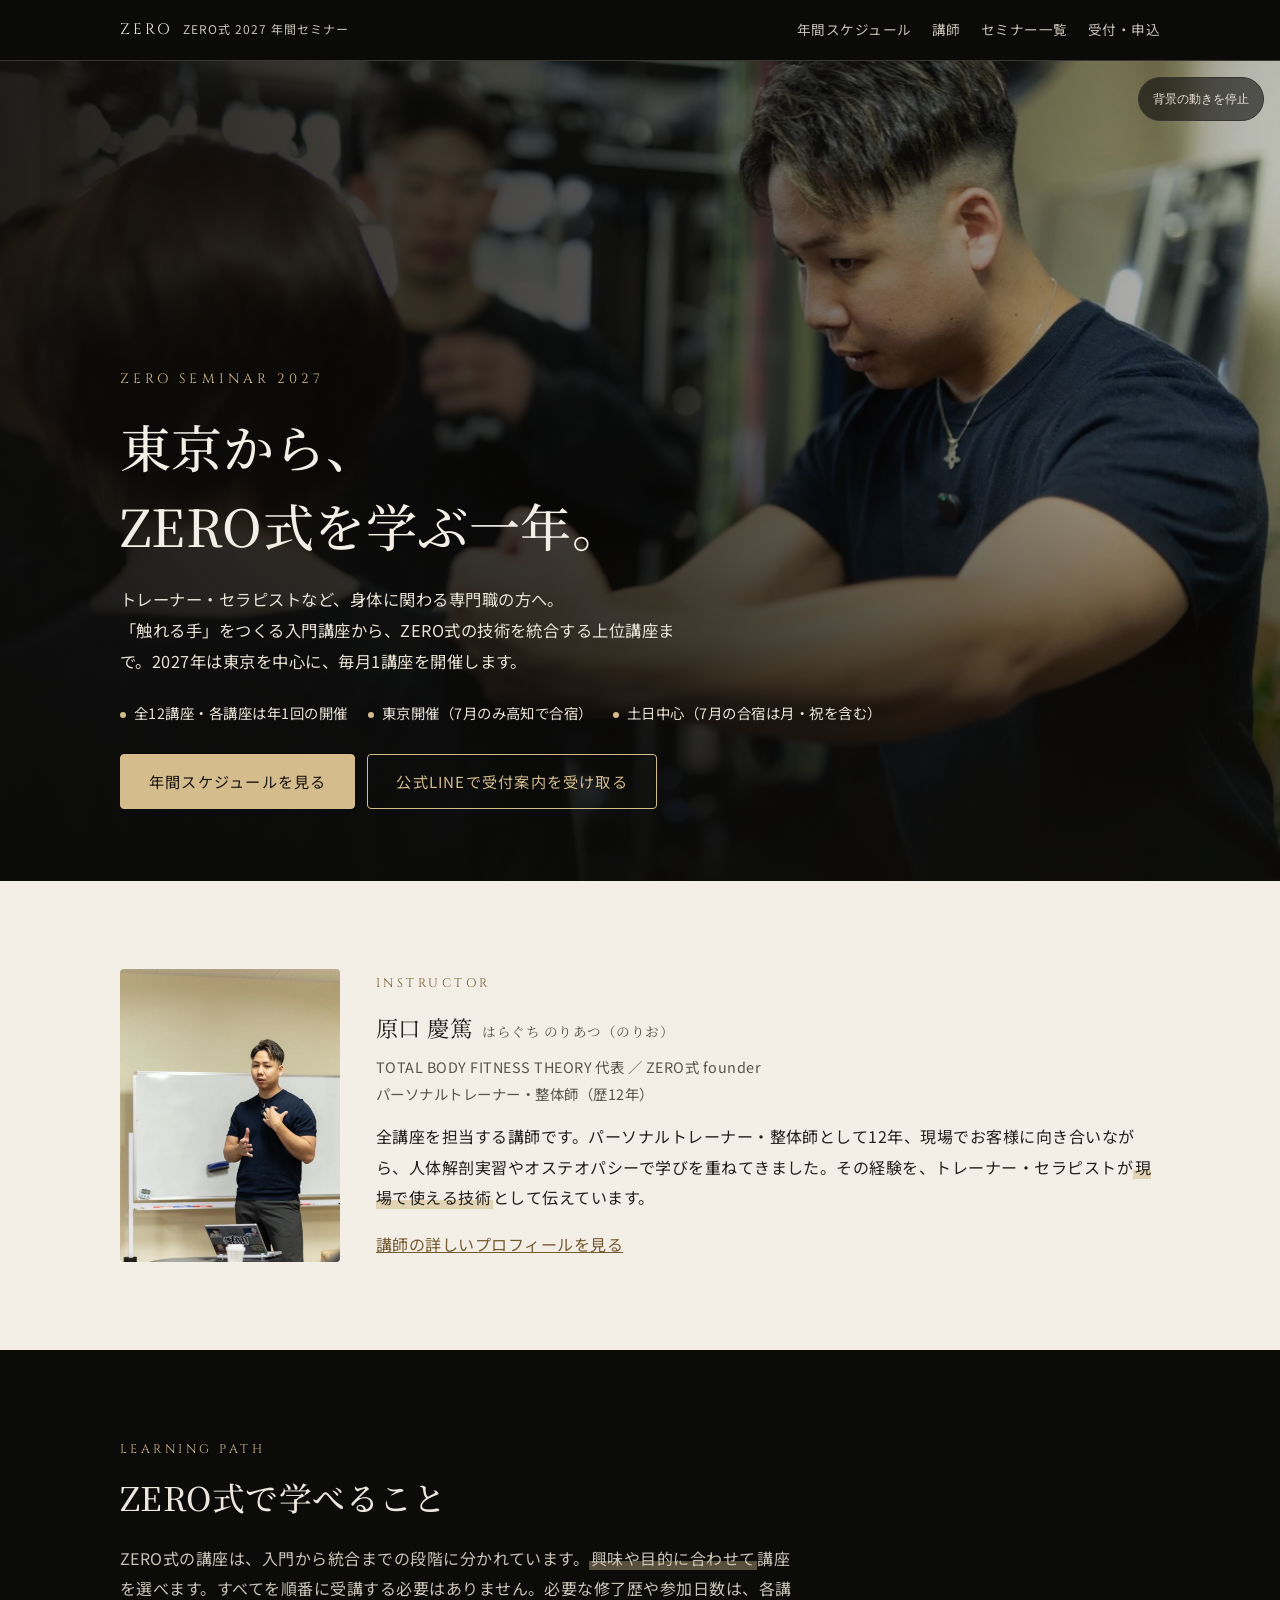
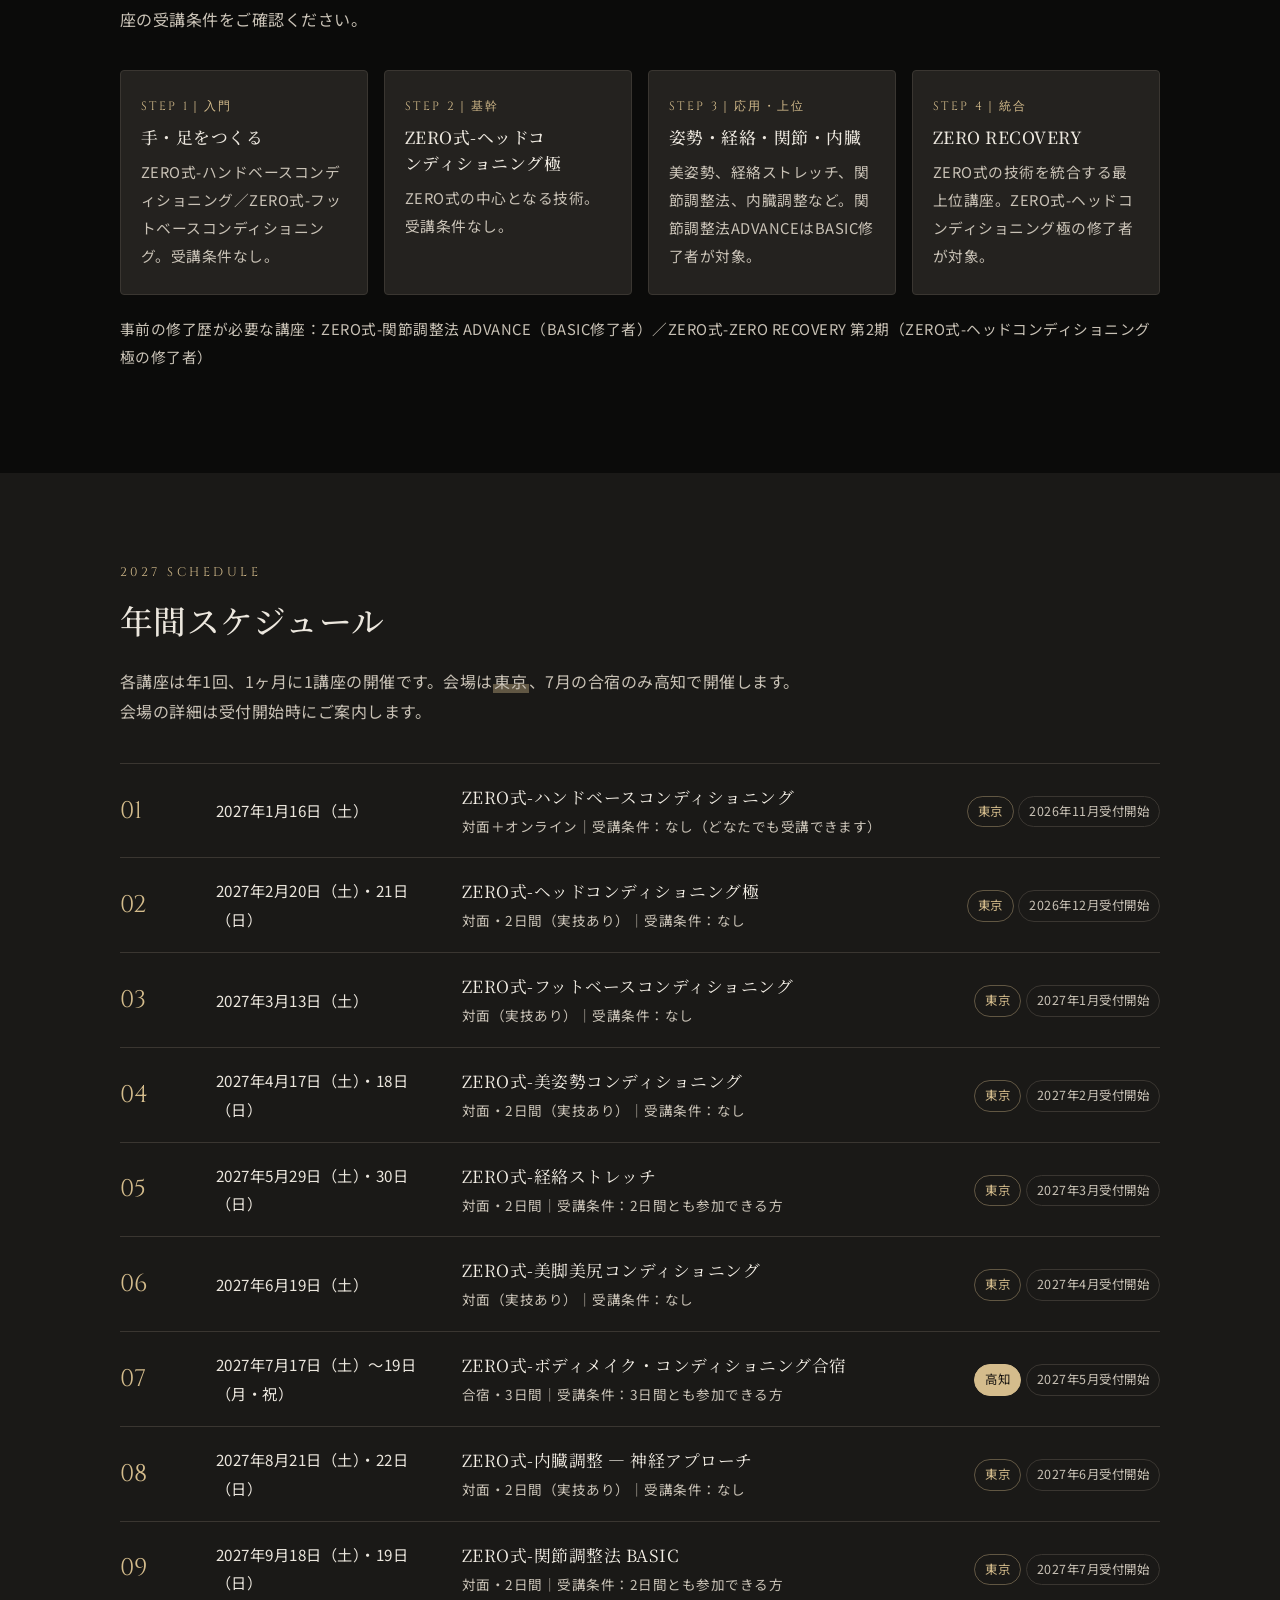
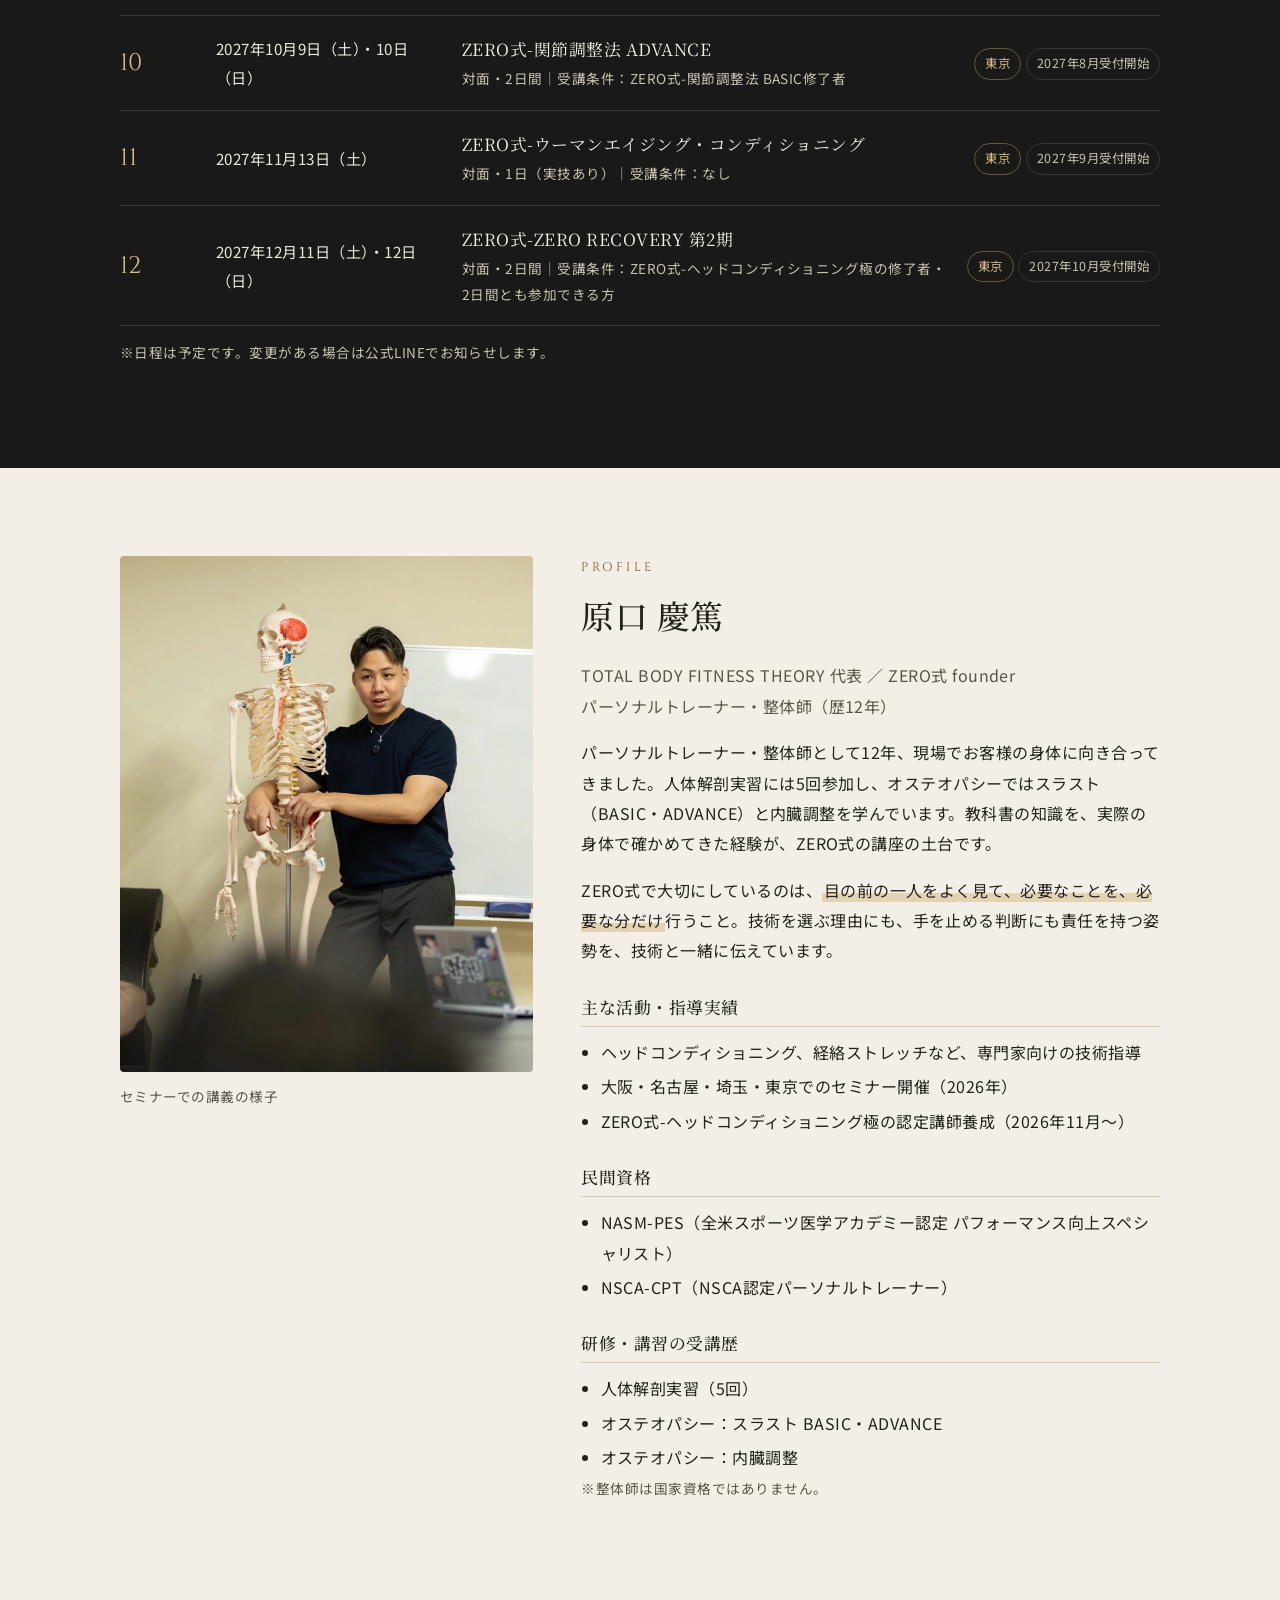
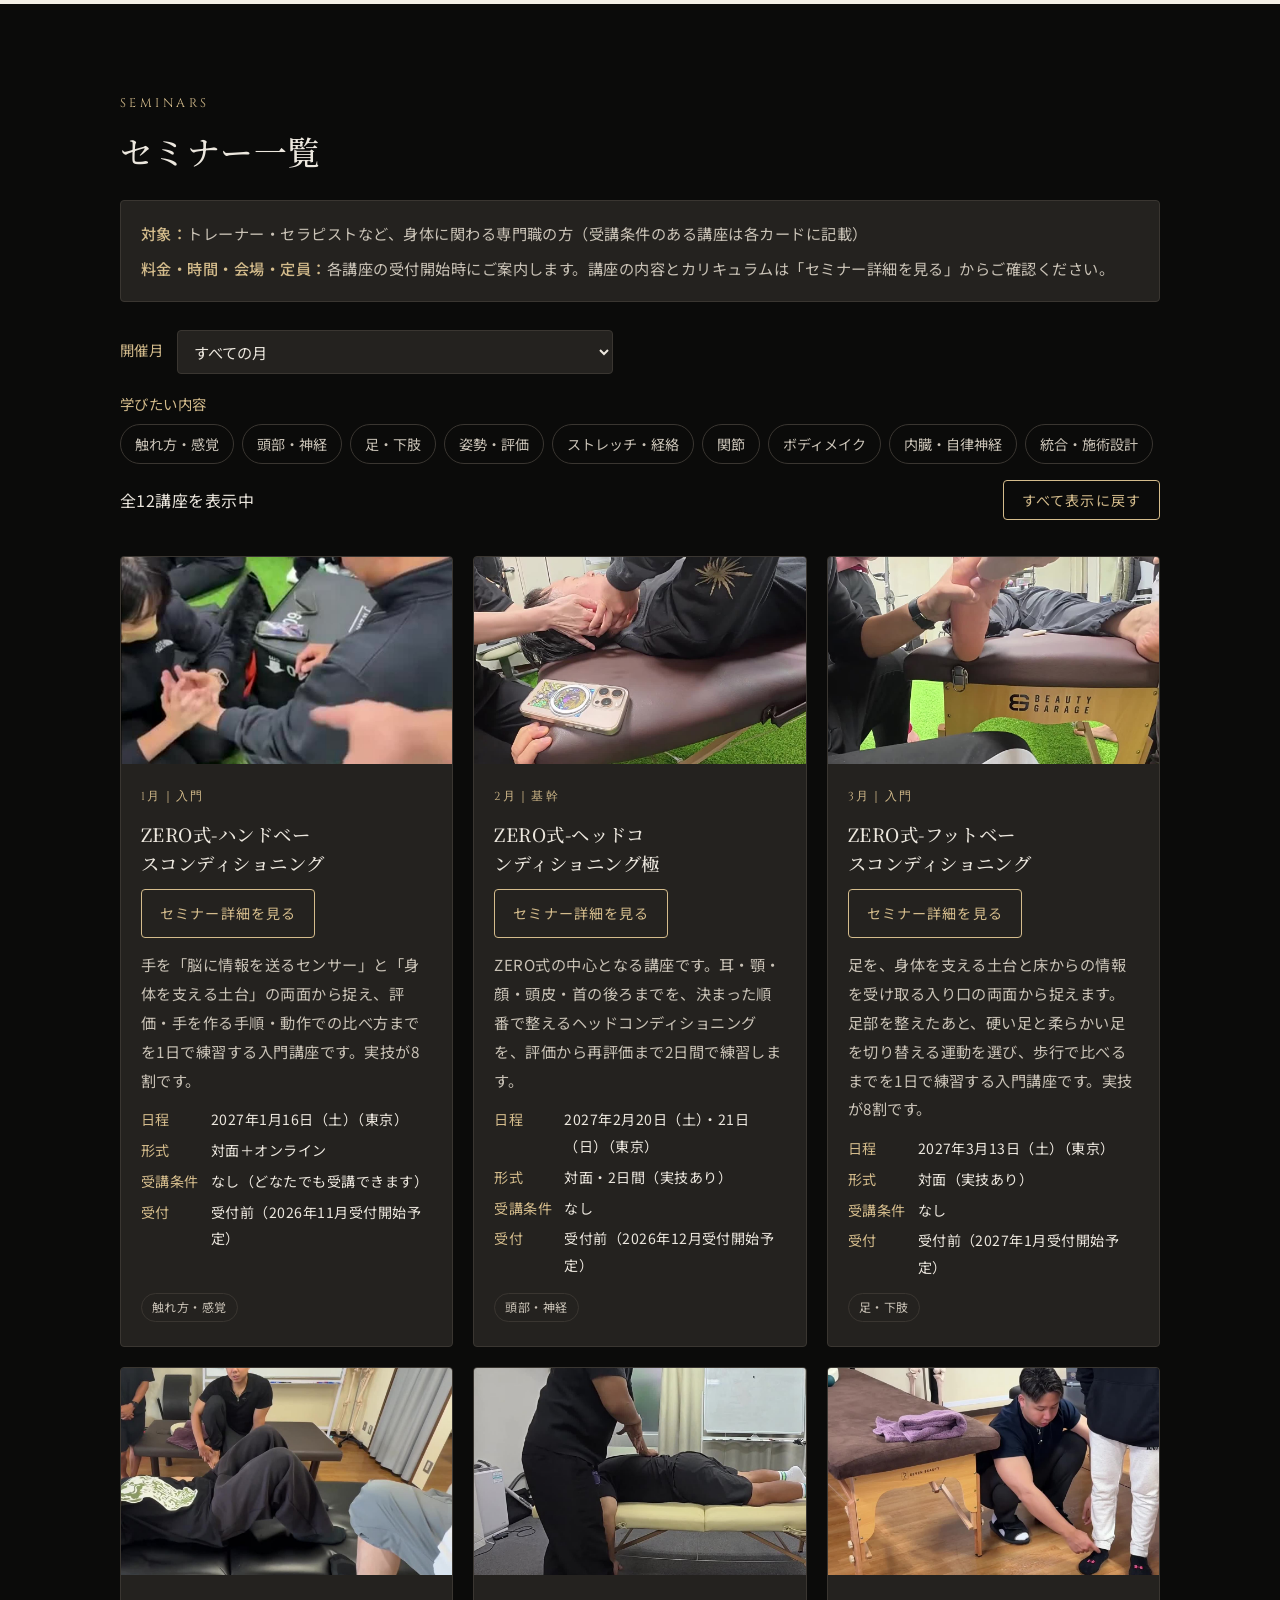
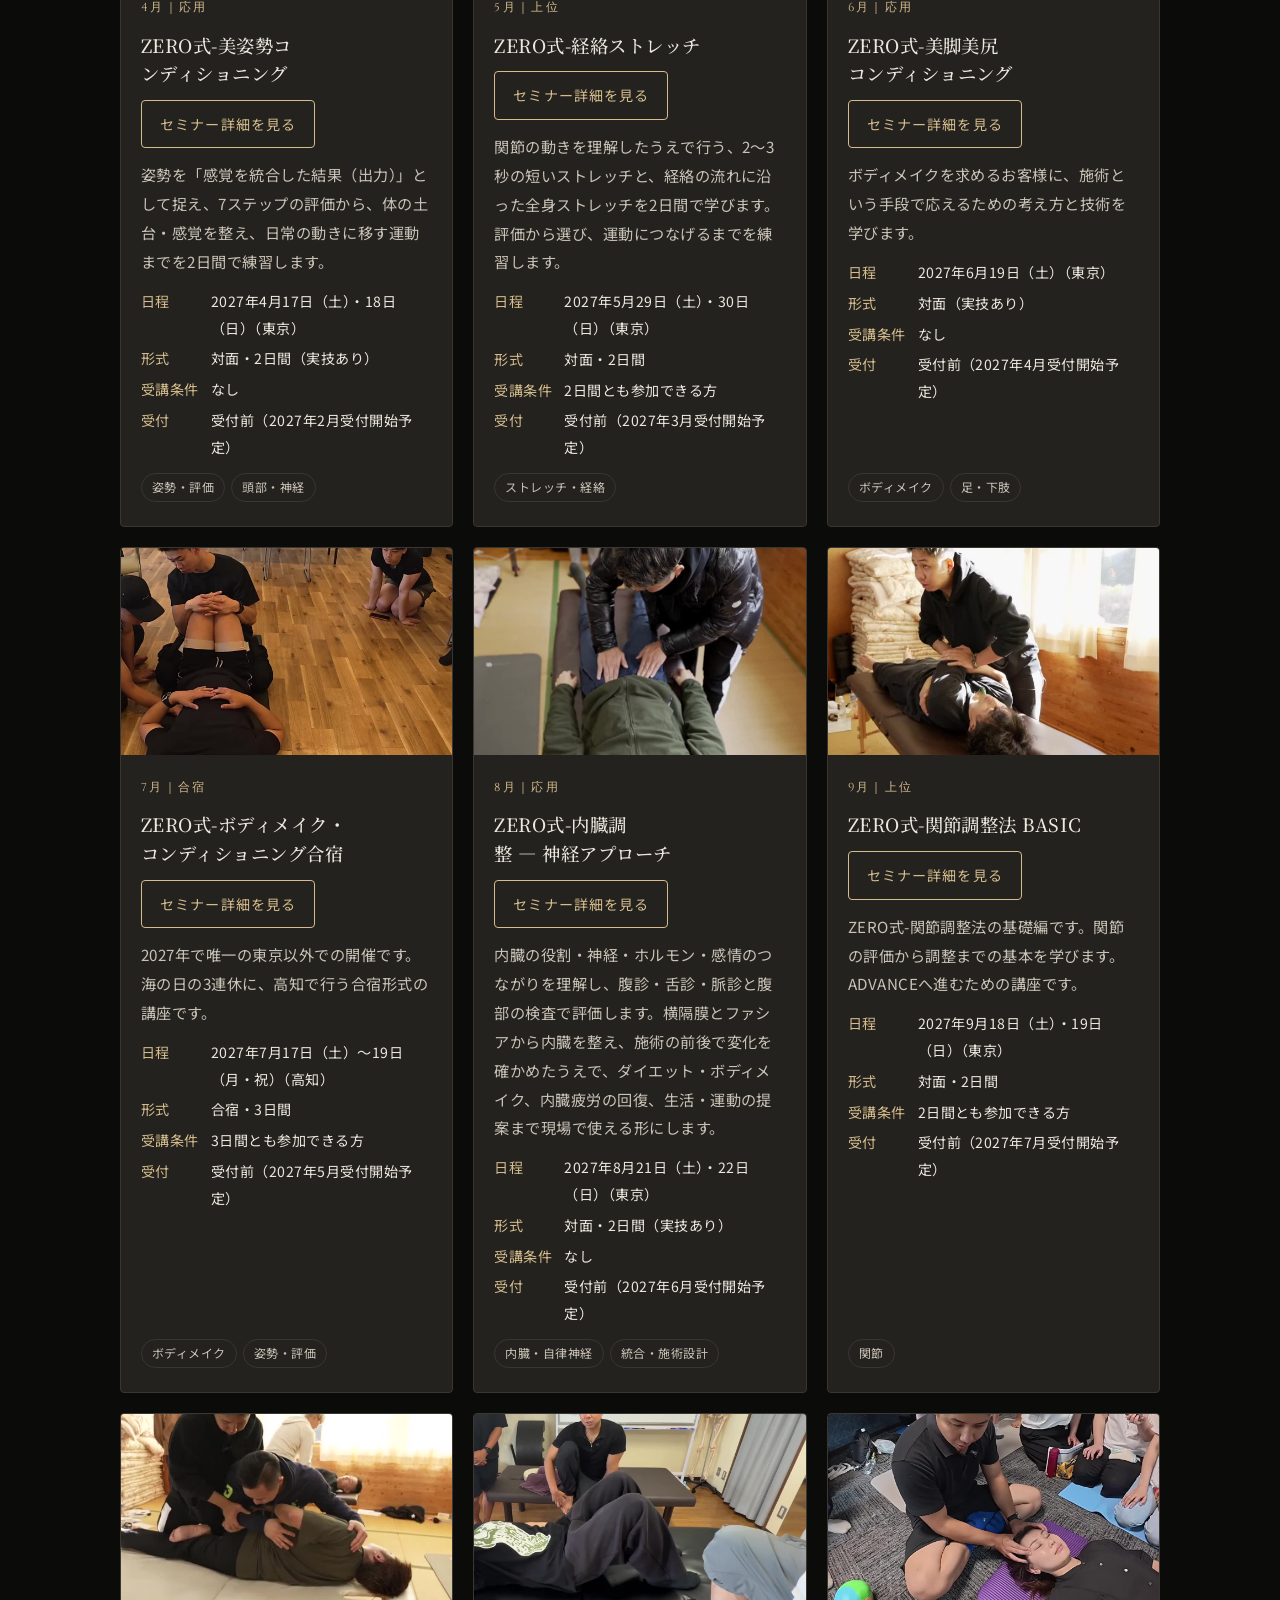
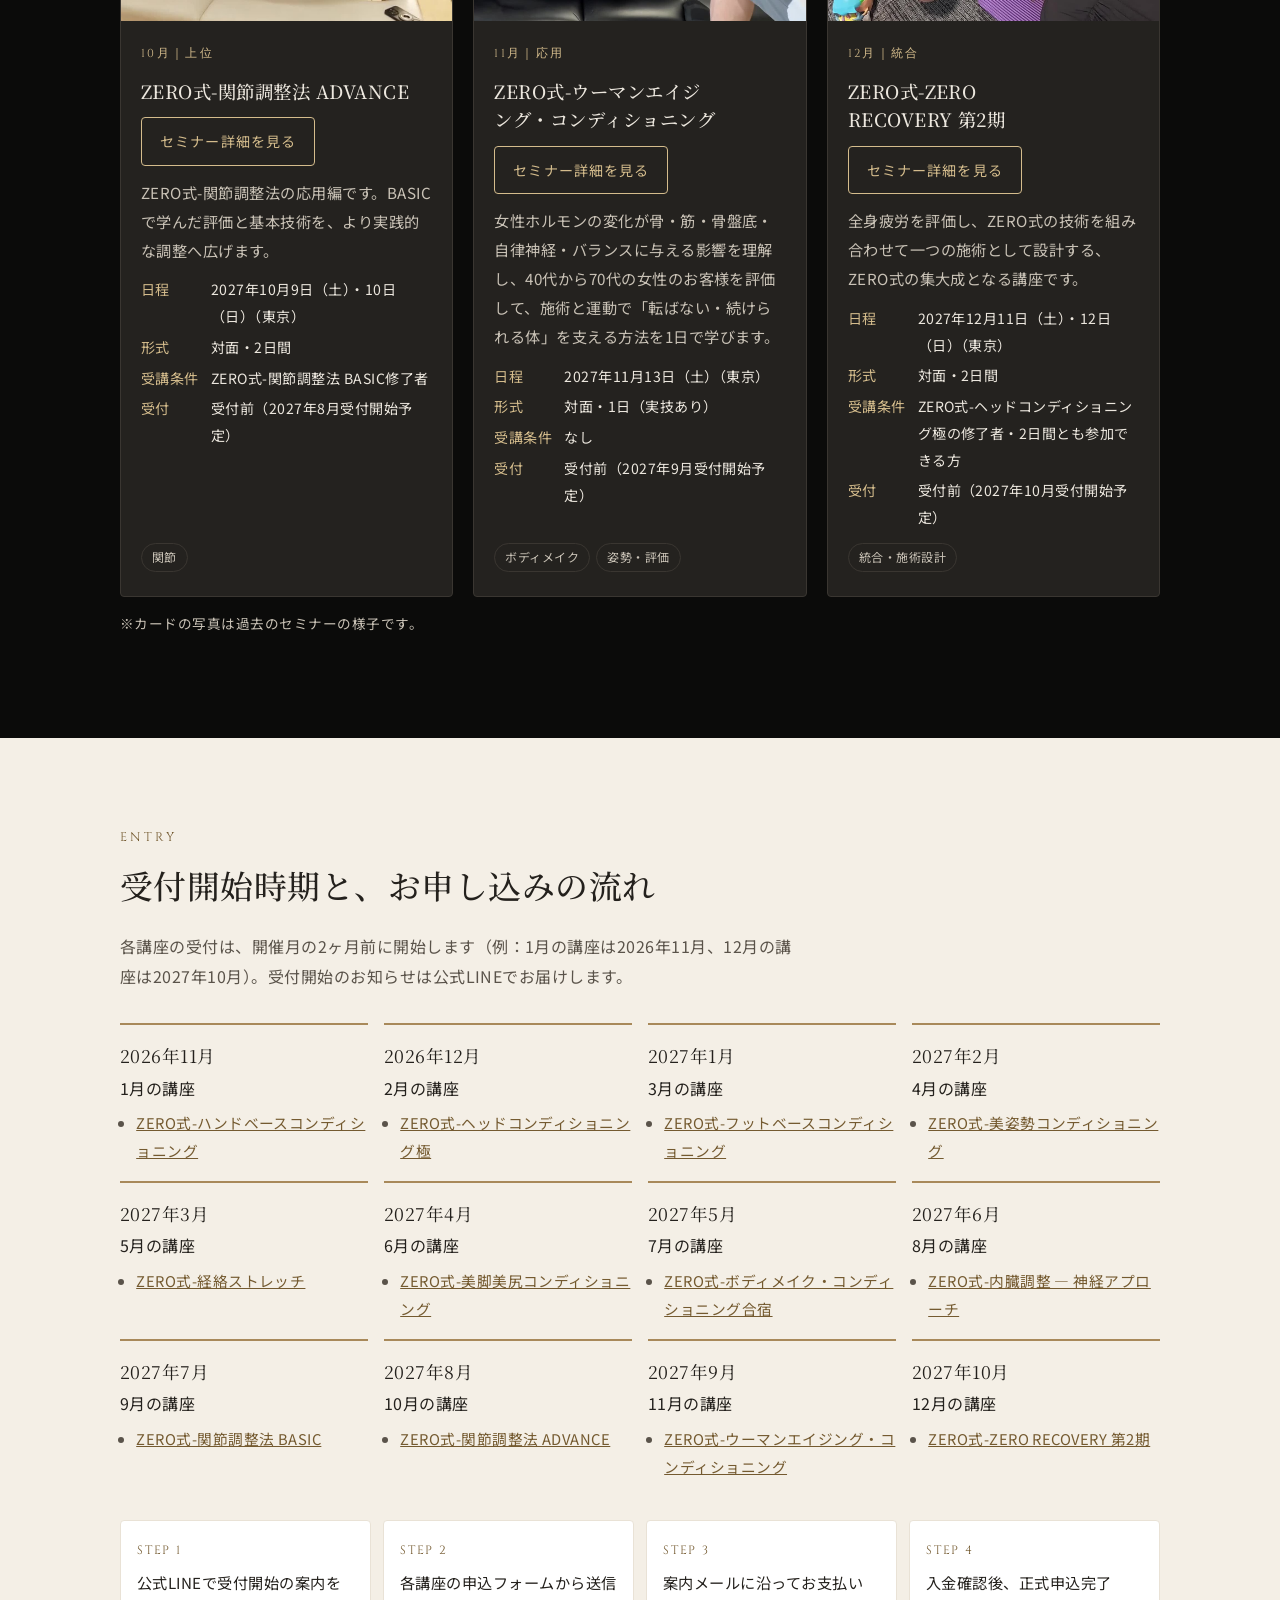
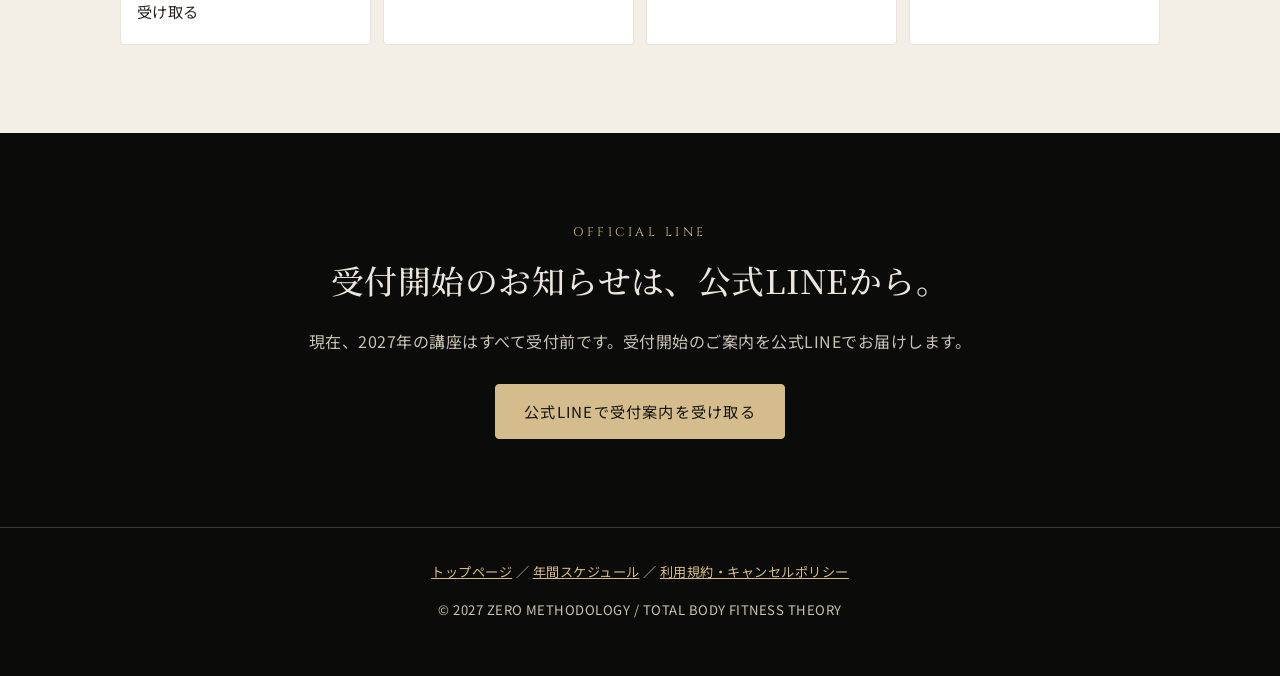
==== index.html @ edc58500 "零式の表記をZERO式に変更 Co-Authored-By: Claude Opus 5.5 <noreply@anthropic.com>" ====
<!DOCTYPE html>
<html lang="ja" class="no-js">
<head>
<meta charset="UTF-8">
<meta name="viewport" content="width=device-width, initial-scale=1.0, viewport-fit=cover">
<title>ZERO式 2027 年間セミナー｜東京から、ZERO式を学ぶ一年。</title>
<meta name="description" content="トレーナー・セラピストのためのZERO式セミナー。2027年は東京を中心に、手・足の入門講座からZERO式-ヘッドコンディショニング極、関節調整法、ZERO RECOVERYまで、毎月1講座を開催します。">
<meta property="og:title" content="ZERO式 2027 年間セミナー｜東京から、ZERO式を学ぶ一年。">
<meta property="og:description" content="トレーナー・セラピストのためのZERO式セミナー。2027年は東京を中心に、手・足の入門講座からZERO式-ヘッドコンディショニング極、関節調整法、ZERO RECOVERYまで、毎月1講座を開催します。">
<meta property="og:type" content="website">
<link rel="preconnect" href="https://fonts.googleapis.com">
<link rel="preconnect" href="https://fonts.gstatic.com" crossorigin>
<link rel="stylesheet" href="https://fonts.googleapis.com/css2?family=Cinzel:wght@400;500&family=Noto+Sans+JP:wght@400;500&family=Noto+Serif+JP:wght@500&display=swap">
<link rel="stylesheet" href="assets/style.css?v=4294c8380e01">
<script src="assets/main.js?v=65ad460fbd22" defer></script>
</head>
<body class="has-sticky">
<a class="skip" href="#main">本文へ移動</a>
<header class="site-header"><div class="wrap">
  <a class="brand" href="">ZERO<small>ZERO式 2027 年間セミナー</small></a>
  <nav class="nav" aria-label="サイト内">
    <a href="#schedule">年間スケジュール</a><a href="#instructor">講師</a><a href="#seminars">セミナー一覧</a><a href="#entry">受付・申込</a>
  </nav>
  <details class="mobile-menu"><summary>メニュー</summary><nav aria-label="スマートフォンのサイト内メニュー"><a href="#schedule">年間スケジュール</a><a href="#instructor">講師プロフィール</a><a href="#seminars">セミナー一覧</a><a href="#entry">受付・申込</a></nav></details>
</div></header>
<main id="main">
<section class="hero">
  <div class="hero-photo" style="background-image:url('images/hero-assessment.jpg')" role="img" aria-label="受講者の肩まわりを評価する講師・原口慶篤"></div>
  <div class="hero-grad" aria-hidden="true"></div>
  <div class="wrap">
    <p class="hero-year">ZERO SEMINAR 2027</p>
    <h1>東京から、<br>ZERO式を学ぶ一年。</h1>
    <p class="hero-sub">トレーナー・セラピストなど、身体に関わる専門職の方へ。<br>「触れる手」をつくる入門講座から、ZERO式の技術を統合する上位講座まで。2027年は東京を中心に、毎月1講座を開催します。</p>
    <ul class="hero-facts">
      <li>全12講座・各講座は年1回の開催</li>
      <li>東京開催（7月のみ高知で合宿）</li>
      <li>土日中心（7月の合宿は月・祝を含む）</li>
    </ul>
    <div class="btns">
      <a class="btn solid" href="#schedule">年間スケジュールを見る</a>
      <a class="btn" href="https://lin.ee/Tzghten" rel="noopener">公式LINEで受付案内を受け取る</a>
    </div>
  </div>
  <button class="motion-toggle" type="button" aria-pressed="false">背景の動きを停止</button>
</section>

<section class="sec-ivory">
  <div class="wrap intro fade">
    <img src="images/lecture-talk.jpg" alt="セミナーで受講者に向けて話す原口慶篤" width="440" height="587" loading="lazy">
    <div>
      <p class="eyebrow">INSTRUCTOR</p>
      <p class="name">原口 慶篤<span style="font-size:.85rem;margin-left:10px;color:var(--ink-sub)">はらぐち のりあつ（のりお）</span></p>
      <p class="role">TOTAL BODY FITNESS THEORY 代表 ／ ZERO式 founder<br>パーソナルトレーナー・整体師（歴12年）</p>
      <p>全講座を担当する講師です。パーソナルトレーナー・整体師として12年、現場でお客様に向き合いながら、人体解剖実習やオステオパシーで学びを重ねてきました。その経験を、トレーナー・セラピストが<span class="mk">現場で使える技術</span>として伝えています。</p>
      <a href="#instructor">講師の詳しいプロフィールを見る</a>
    </div>
  </div>
</section>

<section>
  <div class="wrap">
    <p class="eyebrow">LEARNING PATH</p>
    <h2>ZERO式で学べること</h2>
    <p class="lead">ZERO式の講座は、入門から統合までの段階に分かれています。<span class="mk">興味や目的に合わせて</span>講座を選べます。すべてを順番に受講する必要はありません。必要な修了歴や参加日数は、各講座の受講条件をご確認ください。</p>
    <div class="steps">
      <div class="step fade"><div class="lv">STEP 1｜入門</div><h3>手・足をつくる</h3><p>ZERO式-ハンドベースコンディショニング／ZERO式-フットベースコンディショニング。受講条件なし。</p></div>
      <div class="step fade"><div class="lv">STEP 2｜基幹</div><h3>ZERO式-ヘッドコンディショニング極</h3><p>ZERO式の中心となる技術。受講条件なし。</p></div>
      <div class="step fade"><div class="lv">STEP 3｜応用・上位</div><h3>姿勢・経絡・関節・内臓</h3><p>美姿勢、経絡ストレッチ、関節調整法、内臓調整など。関節調整法ADVANCEはBASIC修了者が対象。</p></div>
      <div class="step fade"><div class="lv">STEP 4｜統合</div><h3>ZERO RECOVERY</h3><p>ZERO式の技術を統合する最上位講座。ZERO式-ヘッドコンディショニング極の修了者が対象。</p></div>
    </div>
    <p class="cond">事前の修了歴が必要な講座：ZERO式-関節調整法 ADVANCE（BASIC修了者）／ZERO式-ZERO RECOVERY 第2期（ZERO式-ヘッドコンディショニング極の修了者）</p>
  </div>
</section>

<section id="schedule" class="sec-charcoal">
  <div class="wrap">
    <p class="eyebrow">2027 SCHEDULE</p>
    <h2>年間スケジュール</h2>
    <p class="lead">各講座は年1回、1ヶ月に1講座の開催です。会場は<span class="mk">東京</span>、7月の合宿のみ高知で開催します。会場の詳細は受付開始時にご案内します。</p>
    <div class="sched">
<div class="row">
  <div class="m">01</div>
  <div class="d">2027年1月16日（土）</div>
  <div class="t"><a href="seminars/hands/" aria-label="ZERO式-ハンドベースコンディショニングの詳細ページ">ZERO式-ハンドベースコンディショニング</a><small>対面＋オンライン｜受講条件：なし（どなたでも受講できます）</small></div>
  <div class="s"><span class="chip">東京</span> <span class="chip status">2026年11月受付開始</span></div>
</div>
<div class="row">
  <div class="m">02</div>
  <div class="d">2027年2月20日（土）・21日（日）</div>
  <div class="t"><a href="seminars/kiwami/" aria-label="ZERO式-ヘッドコンディショニング極の詳細ページ">ZERO式-ヘッドコンディショニング極</a><small>対面・2日間（実技あり）｜受講条件：なし</small></div>
  <div class="s"><span class="chip">東京</span> <span class="chip status">2026年12月受付開始</span></div>
</div>
<div class="row">
  <div class="m">03</div>
  <div class="d">2027年3月13日（土）</div>
  <div class="t"><a href="seminars/foot/" aria-label="ZERO式-フットベースコンディショニングの詳細ページ">ZERO式-フットベースコンディショニング</a><small>対面（実技あり）｜受講条件：なし</small></div>
  <div class="s"><span class="chip">東京</span> <span class="chip status">2027年1月受付開始</span></div>
</div>
<div class="row">
  <div class="m">04</div>
  <div class="d">2027年4月17日（土）・18日（日）</div>
  <div class="t"><a href="seminars/posture/" aria-label="ZERO式-美姿勢コンディショニングの詳細ページ">ZERO式-美姿勢コンディショニング</a><small>対面・2日間（実技あり）｜受講条件：なし</small></div>
  <div class="s"><span class="chip">東京</span> <span class="chip status">2027年2月受付開始</span></div>
</div>
<div class="row">
  <div class="m">05</div>
  <div class="d">2027年5月29日（土）・30日（日）</div>
  <div class="t"><a href="seminars/keiraku/" aria-label="ZERO式-経絡ストレッチの詳細ページ">ZERO式-経絡ストレッチ</a><small>対面・2日間｜受講条件：2日間とも参加できる方</small></div>
  <div class="s"><span class="chip">東京</span> <span class="chip status">2027年3月受付開始</span></div>
</div>
<div class="row">
  <div class="m">06</div>
  <div class="d">2027年6月19日（土）</div>
  <div class="t"><a href="seminars/bikyaku/" aria-label="ZERO式-美脚美尻コンディショニングの詳細ページ">ZERO式-美脚美尻コンディショニング</a><small>対面（実技あり）｜受講条件：なし</small></div>
  <div class="s"><span class="chip">東京</span> <span class="chip status">2027年4月受付開始</span></div>
</div>
<div class="row">
  <div class="m">07</div>
  <div class="d">2027年7月17日（土）〜19日（月・祝）</div>
  <div class="t"><a href="seminars/gasshuku/" aria-label="ZERO式-ボディメイク・コンディショニング合宿の詳細ページ">ZERO式-ボディメイク・コンディショニング合宿</a><small>合宿・3日間｜受講条件：3日間とも参加できる方</small></div>
  <div class="s"><span class="chip place-kochi">高知</span> <span class="chip status">2027年5月受付開始</span></div>
</div>
<div class="row">
  <div class="m">08</div>
  <div class="d">2027年8月21日（土）・22日（日）</div>
  <div class="t"><a href="seminars/naizou/" aria-label="ZERO式-内臓調整 ― 神経アプローチの詳細ページ">ZERO式-内臓調整 ― 神経アプローチ</a><small>対面・2日間（実技あり）｜受講条件：なし</small></div>
  <div class="s"><span class="chip">東京</span> <span class="chip status">2027年6月受付開始</span></div>
</div>
<div class="row">
  <div class="m">09</div>
  <div class="d">2027年9月18日（土）・19日（日）</div>
  <div class="t"><a href="seminars/kansetsu-basic/" aria-label="ZERO式-関節調整法 BASICの詳細ページ">ZERO式-関節調整法 BASIC</a><small>対面・2日間｜受講条件：2日間とも参加できる方</small></div>
  <div class="s"><span class="chip">東京</span> <span class="chip status">2027年7月受付開始</span></div>
</div>
<div class="row">
  <div class="m">10</div>
  <div class="d">2027年10月9日（土）・10日（日）</div>
  <div class="t"><a href="seminars/kansetsu-advance/" aria-label="ZERO式-関節調整法 ADVANCEの詳細ページ">ZERO式-関節調整法 ADVANCE</a><small>対面・2日間｜受講条件：ZERO式-関節調整法 BASIC修了者</small></div>
  <div class="s"><span class="chip">東京</span> <span class="chip status">2027年8月受付開始</span></div>
</div>
<div class="row">
  <div class="m">11</div>
  <div class="d">2027年11月13日（土）</div>
  <div class="t"><a href="seminars/new-course/" aria-label="ZERO式-ウーマンエイジング・コンディショニングの詳細ページ">ZERO式-ウーマンエイジング・コンディショニング</a><small>対面・1日（実技あり）｜受講条件：なし</small></div>
  <div class="s"><span class="chip">東京</span> <span class="chip status">2027年9月受付開始</span></div>
</div>
<div class="row">
  <div class="m">12</div>
  <div class="d">2027年12月11日（土）・12日（日）</div>
  <div class="t"><a href="seminars/zero-recovery/" aria-label="ZERO式-ZERO RECOVERY 第2期の詳細ページ">ZERO式-ZERO RECOVERY 第2期</a><small>対面・2日間｜受講条件：ZERO式-ヘッドコンディショニング極の修了者・2日間とも参加できる方</small></div>
  <div class="s"><span class="chip">東京</span> <span class="chip status">2027年10月受付開始</span></div>
</div>
    </div>
    <p class="note">※日程は予定です。変更がある場合は公式LINEでお知らせします。</p>
  </div>
</section>

<section id="instructor" class="sec-ivory">
  <div class="wrap profile">
    <figure class="fade">
      <img src="images/lecture-skeleton.jpg" alt="骨格模型を使って骨盤と背骨を説明する原口慶篤" width="800" height="1000" loading="lazy">
      <figcaption>セミナーでの講義の様子</figcaption>
    </figure>
    <div>
      <p class="eyebrow">PROFILE</p>
      <h2>原口 慶篤</h2>
      <p class="role" style="color:var(--ink-sub)">TOTAL BODY FITNESS THEORY 代表 ／ ZERO式 founder<br>パーソナルトレーナー・整体師（歴12年）</p>
      <p>パーソナルトレーナー・整体師として12年、現場でお客様の身体に向き合ってきました。人体解剖実習には5回参加し、オステオパシーではスラスト（BASIC・ADVANCE）と内臓調整を学んでいます。教科書の知識を、実際の身体で確かめてきた経験が、ZERO式の講座の土台です。</p>
      <p>ZERO式で大切にしているのは、<span class="mk">目の前の一人をよく見て、必要なことを、必要な分だけ</span>行うこと。技術を選ぶ理由にも、手を止める判断にも責任を持つ姿勢を、技術と一緒に伝えています。</p>
      <div class="pf-block"><h3>主な活動・指導実績</h3><ul><li>ヘッドコンディショニング、経絡ストレッチなど、専門家向けの技術指導</li><li>大阪・名古屋・埼玉・東京でのセミナー開催（2026年）</li><li>ZERO式-ヘッドコンディショニング極の認定講師養成（2026年11月〜）</li></ul></div>
      <div class="pf-block"><h3>民間資格</h3><ul><li>NASM-PES（全米スポーツ医学アカデミー認定 パフォーマンス向上スペシャリスト）</li><li>NSCA-CPT（NSCA認定パーソナルトレーナー）</li></ul></div>
      <div class="pf-block"><h3>研修・講習の受講歴</h3><ul><li>人体解剖実習（5回）</li><li>オステオパシー：スラスト BASIC・ADVANCE</li><li>オステオパシー：内臓調整</li></ul></div>
      <p class="pf-note">※整体師は国家資格ではありません。</p>
    </div>
  </div>
</section>

<section id="seminars">
  <div class="wrap">
    <p class="eyebrow">SEMINARS</p>
    <h2>セミナー一覧</h2>
    <div class="common-info">
      <p><strong>対象：</strong>トレーナー・セラピストなど、身体に関わる専門職の方（受講条件のある講座は各カードに記載）</p>
      <p><strong>料金・時間・会場・定員：</strong>各講座の受付開始時にご案内します。講座の内容とカリキュラムは「セミナー詳細を見る」からご確認ください。</p>
    </div>
    <form class="filter" aria-label="セミナーの絞り込み" hidden>
      <div class="filter-row">
        <label for="f-month">開催月</label>
        <select id="f-month"><option value="">すべての月</option><option value="1">1月：ZERO式-ハンドベースコンディショニング</option><option value="2">2月：ZERO式-ヘッドコンディショニング極</option><option value="3">3月：ZERO式-フットベースコンディショニング</option><option value="4">4月：ZERO式-美姿勢コンディショニング</option><option value="5">5月：ZERO式-経絡ストレッチ</option><option value="6">6月：ZERO式-美脚美尻コンディショニング</option><option value="7">7月：ZERO式-ボディメイク・コンディショニング合宿</option><option value="8">8月：ZERO式-内臓調整 ― 神経アプローチ</option><option value="9">9月：ZERO式-関節調整法 BASIC</option><option value="10">10月：ZERO式-関節調整法 ADVANCE</option><option value="11">11月：ZERO式-ウーマンエイジング・コンディショニング</option><option value="12">12月：ZERO式-ZERO RECOVERY 第2期</option></select>
      </div>
      <fieldset class="filter-row"><legend>学びたい内容</legend><div class="topic-btns"><button type="button" class="topic" aria-pressed="false" data-topic="触れ方・感覚">触れ方・感覚</button><button type="button" class="topic" aria-pressed="false" data-topic="頭部・神経">頭部・神経</button><button type="button" class="topic" aria-pressed="false" data-topic="足・下肢">足・下肢</button><button type="button" class="topic" aria-pressed="false" data-topic="姿勢・評価">姿勢・評価</button><button type="button" class="topic" aria-pressed="false" data-topic="ストレッチ・経絡">ストレッチ・経絡</button><button type="button" class="topic" aria-pressed="false" data-topic="関節">関節</button><button type="button" class="topic" aria-pressed="false" data-topic="ボディメイク">ボディメイク</button><button type="button" class="topic" aria-pressed="false" data-topic="内臓・自律神経">内臓・自律神経</button><button type="button" class="topic" aria-pressed="false" data-topic="統合・施術設計">統合・施術設計</button></div></fieldset>
      <div class="filter-foot"><p class="count" role="status" aria-live="polite">全12講座を表示中</p><button type="button" class="btn reset">すべて表示に戻す</button></div>
    </form>
    <div class="cards">
<article class="card fade" data-month="1" data-topics="触れ方・感覚">
  <img src="images/hands-main.jpg" alt="受講者同士で手を整える練習（手を作るセミナー）" loading="lazy" width="800" height="500">
  <div class="card-body">
    <div class="lv">1月｜入門</div>
    <h3>ZERO式-ハンドベースコンディショニング</h3>
    <a class="btn" href="seminars/hands/" aria-label="ZERO式-ハンドベースコンディショニングのセミナー詳細を見る">セミナー詳細を見る</a>
    <p>手を「脳に情報を送るセンサー」と「身体を支える土台」の両面から捉え、評価・手を作る手順・動作での比べ方までを1日で練習する入門講座です。実技が8割です。</p>
    <dl>
      <dt>日程</dt><dd>2027年1月16日（土）（東京）</dd>
      <dt>形式</dt><dd>対面＋オンライン</dd>
      <dt>受講条件</dt><dd>なし（どなたでも受講できます）</dd>
      <dt>受付</dt><dd>受付前（2026年11月受付開始予定）</dd>
    </dl>
    <div class="tags"><span class="tag-topic">触れ方・感覚</span></div>
  </div>
</article>
<article class="card fade" data-month="2" data-topics="頭部・神経">
  <img src="images/kiwami-main.jpg" alt="頭部と顔への施術（ヘッドコンディショニング極）" loading="lazy" width="800" height="500">
  <div class="card-body">
    <div class="lv">2月｜基幹</div>
    <h3>ZERO式-ヘッドコンディショニング極</h3>
    <a class="btn" href="seminars/kiwami/" aria-label="ZERO式-ヘッドコンディショニング極のセミナー詳細を見る">セミナー詳細を見る</a>
    <p>ZERO式の中心となる講座です。耳・顎・顔・頭皮・首の後ろまでを、決まった順番で整えるヘッドコンディショニングを、評価から再評価まで2日間で練習します。</p>
    <dl>
      <dt>日程</dt><dd>2027年2月20日（土）・21日（日）（東京）</dd>
      <dt>形式</dt><dd>対面・2日間（実技あり）</dd>
      <dt>受講条件</dt><dd>なし</dd>
      <dt>受付</dt><dd>受付前（2026年12月受付開始予定）</dd>
    </dl>
    <div class="tags"><span class="tag-topic">頭部・神経</span></div>
  </div>
</article>
<article class="card fade" data-month="3" data-topics="足・下肢">
  <img src="images/foot-main.jpg" alt="足裏を持って調整する様子（足を作るセミナー）" loading="lazy" width="800" height="500">
  <div class="card-body">
    <div class="lv">3月｜入門</div>
    <h3>ZERO式-フットベースコンディショニング</h3>
    <a class="btn" href="seminars/foot/" aria-label="ZERO式-フットベースコンディショニングのセミナー詳細を見る">セミナー詳細を見る</a>
    <p>足を、身体を支える土台と床からの情報を受け取る入り口の両面から捉えます。足部を整えたあと、硬い足と柔らかい足を切り替える運動を選び、歩行で比べるまでを1日で練習する入門講座です。実技が8割です。</p>
    <dl>
      <dt>日程</dt><dd>2027年3月13日（土）（東京）</dd>
      <dt>形式</dt><dd>対面（実技あり）</dd>
      <dt>受講条件</dt><dd>なし</dd>
      <dt>受付</dt><dd>受付前（2027年1月受付開始予定）</dd>
    </dl>
    <div class="tags"><span class="tag-topic">足・下肢</span></div>
  </div>
</article>
<article class="card fade" data-month="4" data-topics="姿勢・評価|頭部・神経">
  <img src="images/posture-main.jpg" alt="脚の状態を確認する原口慶篤（美姿勢セミナー）" loading="lazy" width="800" height="500">
  <div class="card-body">
    <div class="lv">4月｜応用</div>
    <h3>ZERO式-美姿勢コンディショニング</h3>
    <a class="btn" href="seminars/posture/" aria-label="ZERO式-美姿勢コンディショニングのセミナー詳細を見る">セミナー詳細を見る</a>
    <p>姿勢を「感覚を統合した結果（出力）」として捉え、7ステップの評価から、体の土台・感覚を整え、日常の動きに移す運動までを2日間で練習します。</p>
    <dl>
      <dt>日程</dt><dd>2027年4月17日（土）・18日（日）（東京）</dd>
      <dt>形式</dt><dd>対面・2日間（実技あり）</dd>
      <dt>受講条件</dt><dd>なし</dd>
      <dt>受付</dt><dd>受付前（2027年2月受付開始予定）</dd>
    </dl>
    <div class="tags"><span class="tag-topic">姿勢・評価</span><span class="tag-topic">頭部・神経</span></div>
  </div>
</article>
<article class="card fade" data-month="5" data-topics="ストレッチ・経絡">
  <img src="images/keiraku-main.jpg" alt="うつ伏せの受講者へのストレッチ（経絡ストレッチ）" loading="lazy" width="800" height="500">
  <div class="card-body">
    <div class="lv">5月｜上位</div>
    <h3>ZERO式-経絡ストレッチ</h3>
    <a class="btn" href="seminars/keiraku/" aria-label="ZERO式-経絡ストレッチのセミナー詳細を見る">セミナー詳細を見る</a>
    <p>関節の動きを理解したうえで行う、2〜3秒の短いストレッチと、経絡の流れに沿った全身ストレッチを2日間で学びます。評価から選び、運動につなげるまでを練習します。</p>
    <dl>
      <dt>日程</dt><dd>2027年5月29日（土）・30日（日）（東京）</dd>
      <dt>形式</dt><dd>対面・2日間</dd>
      <dt>受講条件</dt><dd>2日間とも参加できる方</dd>
      <dt>受付</dt><dd>受付前（2027年3月受付開始予定）</dd>
    </dl>
    <div class="tags"><span class="tag-topic">ストレッチ・経絡</span></div>
  </div>
</article>
<article class="card fade" data-month="6" data-topics="ボディメイク|足・下肢">
  <img src="images/bikyaku-assessment.jpg" alt="受講者の足元を評価する原口慶篤（美脚美尻セミナー）" loading="lazy" width="800" height="500">
  <div class="card-body">
    <div class="lv">6月｜応用</div>
    <h3>ZERO式-美脚美尻コンディショニング</h3>
    <a class="btn" href="seminars/bikyaku/" aria-label="ZERO式-美脚美尻コンディショニングのセミナー詳細を見る">セミナー詳細を見る</a>
    <p>ボディメイクを求めるお客様に、施術という手段で応えるための考え方と技術を学びます。</p>
    <dl>
      <dt>日程</dt><dd>2027年6月19日（土）（東京）</dd>
      <dt>形式</dt><dd>対面（実技あり）</dd>
      <dt>受講条件</dt><dd>なし</dd>
      <dt>受付</dt><dd>受付前（2027年4月受付開始予定）</dd>
    </dl>
    <div class="tags"><span class="tag-topic">ボディメイク</span><span class="tag-topic">足・下肢</span></div>
  </div>
</article>
<article class="card fade" data-month="7" data-topics="ボディメイク|姿勢・評価">
  <img src="images/gasshuku-main.jpg" alt="寝た姿勢の受講者に運動を指導する様子（高知合宿）" loading="lazy" width="800" height="500">
  <div class="card-body">
    <div class="lv">7月｜合宿</div>
    <h3>ZERO式-ボディメイク・コンディショニング合宿</h3>
    <a class="btn" href="seminars/gasshuku/" aria-label="ZERO式-ボディメイク・コンディショニング合宿のセミナー詳細を見る">セミナー詳細を見る</a>
    <p>2027年で唯一の東京以外での開催です。海の日の3連休に、高知で行う合宿形式の講座です。</p>
    <dl>
      <dt>日程</dt><dd>2027年7月17日（土）〜19日（月・祝）（高知）</dd>
      <dt>形式</dt><dd>合宿・3日間</dd>
      <dt>受講条件</dt><dd>3日間とも参加できる方</dd>
      <dt>受付</dt><dd>受付前（2027年5月受付開始予定）</dd>
    </dl>
    <div class="tags"><span class="tag-topic">ボディメイク</span><span class="tag-topic">姿勢・評価</span></div>
  </div>
</article>
<article class="card fade" data-month="8" data-topics="内臓・自律神経|統合・施術設計">
  <img src="images/naizou-main.jpg" alt="腹部に両手を当てる様子（経絡アプローチ超実践合宿）" loading="lazy" width="800" height="500">
  <div class="card-body">
    <div class="lv">8月｜応用</div>
    <h3>ZERO式-内臓調整 ― 神経アプローチ</h3>
    <a class="btn" href="seminars/naizou/" aria-label="ZERO式-内臓調整 ― 神経アプローチのセミナー詳細を見る">セミナー詳細を見る</a>
    <p>内臓の役割・神経・ホルモン・感情のつながりを理解し、腹診・舌診・脈診と腹部の検査で評価します。横隔膜とファシアから内臓を整え、施術の前後で変化を確かめたうえで、ダイエット・ボディメイク、内臓疲労の回復、生活・運動の提案まで現場で使える形にします。</p>
    <dl>
      <dt>日程</dt><dd>2027年8月21日（土）・22日（日）（東京）</dd>
      <dt>形式</dt><dd>対面・2日間（実技あり）</dd>
      <dt>受講条件</dt><dd>なし</dd>
      <dt>受付</dt><dd>受付前（2027年6月受付開始予定）</dd>
    </dl>
    <div class="tags"><span class="tag-topic">内臓・自律神経</span><span class="tag-topic">統合・施術設計</span></div>
  </div>
</article>
<article class="card fade" data-month="9" data-topics="関節">
  <img src="images/kansetsu-basic-main.jpg" alt="胸椎の調整（経絡アプローチ超実践合宿での関節調整の実技）" loading="lazy" width="800" height="500">
  <div class="card-body">
    <div class="lv">9月｜上位</div>
    <h3>ZERO式-関節調整法 BASIC</h3>
    <a class="btn" href="seminars/kansetsu-basic/" aria-label="ZERO式-関節調整法 BASICのセミナー詳細を見る">セミナー詳細を見る</a>
    <p>ZERO式-関節調整法の基礎編です。関節の評価から調整までの基本を学びます。ADVANCEへ進むための講座です。</p>
    <dl>
      <dt>日程</dt><dd>2027年9月18日（土）・19日（日）（東京）</dd>
      <dt>形式</dt><dd>対面・2日間</dd>
      <dt>受講条件</dt><dd>2日間とも参加できる方</dd>
      <dt>受付</dt><dd>受付前（2027年7月受付開始予定）</dd>
    </dl>
    <div class="tags"><span class="tag-topic">関節</span></div>
  </div>
</article>
<article class="card fade" data-month="10" data-topics="関節">
  <img src="images/kansetsu-advance-main.jpg" alt="腰椎の調整（経絡アプローチ超実践合宿での関節調整の実技）" loading="lazy" width="800" height="500">
  <div class="card-body">
    <div class="lv">10月｜上位</div>
    <h3>ZERO式-関節調整法 ADVANCE</h3>
    <a class="btn" href="seminars/kansetsu-advance/" aria-label="ZERO式-関節調整法 ADVANCEのセミナー詳細を見る">セミナー詳細を見る</a>
    <p>ZERO式-関節調整法の応用編です。BASICで学んだ評価と基本技術を、より実践的な調整へ広げます。</p>
    <dl>
      <dt>日程</dt><dd>2027年10月9日（土）・10日（日）（東京）</dd>
      <dt>形式</dt><dd>対面・2日間</dd>
      <dt>受講条件</dt><dd>ZERO式-関節調整法 BASIC修了者</dd>
      <dt>受付</dt><dd>受付前（2027年8月受付開始予定）</dd>
    </dl>
    <div class="tags"><span class="tag-topic">関節</span></div>
  </div>
</article>
<article class="card fade" data-month="11" data-topics="ボディメイク|姿勢・評価">
  <img src="images/posture-main.jpg" alt="バランスと脚の評価（美姿勢セミナー）" loading="lazy" width="800" height="500">
  <div class="card-body">
    <div class="lv">11月｜応用</div>
    <h3>ZERO式-ウーマンエイジング・コンディショニング</h3>
    <a class="btn" href="seminars/new-course/" aria-label="ZERO式-ウーマンエイジング・コンディショニングのセミナー詳細を見る">セミナー詳細を見る</a>
    <p>女性ホルモンの変化が骨・筋・骨盤底・自律神経・バランスに与える影響を理解し、40代から70代の女性のお客様を評価して、施術と運動で「転ばない・続けられる体」を支える方法を1日で学びます。</p>
    <dl>
      <dt>日程</dt><dd>2027年11月13日（土）（東京）</dd>
      <dt>形式</dt><dd>対面・1日（実技あり）</dd>
      <dt>受講条件</dt><dd>なし</dd>
      <dt>受付</dt><dd>受付前（2027年9月受付開始予定）</dd>
    </dl>
    <div class="tags"><span class="tag-topic">ボディメイク</span><span class="tag-topic">姿勢・評価</span></div>
  </div>
</article>
<article class="card fade" data-month="12" data-topics="統合・施術設計">
  <img src="images/zero-recovery-main.jpg" alt="頭部への施術（受講条件となるヘッドコンディショニング極）" loading="lazy" width="800" height="500">
  <div class="card-body">
    <div class="lv">12月｜統合</div>
    <h3>ZERO式-ZERO RECOVERY 第2期</h3>
    <a class="btn" href="seminars/zero-recovery/" aria-label="ZERO式-ZERO RECOVERY 第2期のセミナー詳細を見る">セミナー詳細を見る</a>
    <p>全身疲労を評価し、ZERO式の技術を組み合わせて一つの施術として設計する、ZERO式の集大成となる講座です。</p>
    <dl>
      <dt>日程</dt><dd>2027年12月11日（土）・12日（日）（東京）</dd>
      <dt>形式</dt><dd>対面・2日間</dd>
      <dt>受講条件</dt><dd>ZERO式-ヘッドコンディショニング極の修了者・2日間とも参加できる方</dd>
      <dt>受付</dt><dd>受付前（2027年10月受付開始予定）</dd>
    </dl>
    <div class="tags"><span class="tag-topic">統合・施術設計</span></div>
  </div>
</article>
    </div>
    <p class="empty" hidden>条件に合う講座はありません。「すべて表示に戻す」で全講座を表示できます。</p>
    <p class="note">※カードの写真は過去のセミナーの様子です。</p>
  </div>
</section>

<section id="entry" class="sec-ivory">
  <div class="wrap">
    <p class="eyebrow">ENTRY</p>
    <h2>受付開始時期と、お申し込みの流れ</h2>
    <p class="lead">各講座の受付は、開催月の2ヶ月前に開始します（例：1月の講座は2026年11月、12月の講座は2027年10月）。受付開始のお知らせは公式LINEでお届けします。</p>
    <div class="release"><div class="rel"><div class="when">2026年11月</div><div>1月の講座</div><ul><li><a href="seminars/hands/">ZERO式-ハンドベースコンディショニング</a></li></ul></div><div class="rel"><div class="when">2026年12月</div><div>2月の講座</div><ul><li><a href="seminars/kiwami/">ZERO式-ヘッドコンディショニング極</a></li></ul></div><div class="rel"><div class="when">2027年1月</div><div>3月の講座</div><ul><li><a href="seminars/foot/">ZERO式-フットベースコンディショニング</a></li></ul></div><div class="rel"><div class="when">2027年2月</div><div>4月の講座</div><ul><li><a href="seminars/posture/">ZERO式-美姿勢コンディショニング</a></li></ul></div><div class="rel"><div class="when">2027年3月</div><div>5月の講座</div><ul><li><a href="seminars/keiraku/">ZERO式-経絡ストレッチ</a></li></ul></div><div class="rel"><div class="when">2027年4月</div><div>6月の講座</div><ul><li><a href="seminars/bikyaku/">ZERO式-美脚美尻コンディショニング</a></li></ul></div><div class="rel"><div class="when">2027年5月</div><div>7月の講座</div><ul><li><a href="seminars/gasshuku/">ZERO式-ボディメイク・コンディショニング合宿</a></li></ul></div><div class="rel"><div class="when">2027年6月</div><div>8月の講座</div><ul><li><a href="seminars/naizou/">ZERO式-内臓調整 ― 神経アプローチ</a></li></ul></div><div class="rel"><div class="when">2027年7月</div><div>9月の講座</div><ul><li><a href="seminars/kansetsu-basic/">ZERO式-関節調整法 BASIC</a></li></ul></div><div class="rel"><div class="when">2027年8月</div><div>10月の講座</div><ul><li><a href="seminars/kansetsu-advance/">ZERO式-関節調整法 ADVANCE</a></li></ul></div><div class="rel"><div class="when">2027年9月</div><div>11月の講座</div><ul><li><a href="seminars/new-course/">ZERO式-ウーマンエイジング・コンディショニング</a></li></ul></div><div class="rel"><div class="when">2027年10月</div><div>12月の講座</div><ul><li><a href="seminars/zero-recovery/">ZERO式-ZERO RECOVERY 第2期</a></li></ul></div></div>
    <ol class="flow">
      <li>公式LINEで受付開始の案内を受け取る</li>
      <li>各講座の申込フォームから送信</li>
      <li>案内メールに沿ってお支払い</li>
      <li>入金確認後、正式申込完了</li>
    </ol>
  </div>
</section>

<section class="line-cta">
  <div class="wrap narrow">
    <p class="eyebrow">OFFICIAL LINE</p>
    <h2>受付開始のお知らせは、公式LINEから。</h2>
    <p class="lead">現在、2027年の講座はすべて受付前です。受付開始のご案内を公式LINEでお届けします。</p>
    <div class="btns"><a class="btn solid" href="https://lin.ee/Tzghten" rel="noopener">公式LINEで受付案内を受け取る</a></div>
  </div>
</section>
</main>
<footer class="site-footer">
  <p><a href="">トップページ</a> ／ <a href="#schedule">年間スケジュール</a> ／ <a href="terms/">利用規約・キャンセルポリシー</a></p>
  <p>© 2027 ZERO METHODOLOGY / TOTAL BODY FITNESS THEORY</p>
</footer>
<div class="sticky-cta"><a class="btn" href="#schedule">年間日程</a><a class="btn solid" href="https://lin.ee/Tzghten" rel="noopener">LINE受付案内</a></div>
</body>
</html>
---- assets/style.css ----
/* 静かな高級感・専門性・人の手の温かさ
   黒／チャコール／アイボリー／シャンパンゴールド。見出し=明朝、本文=ゴシック */
:root{
  --black:#0b0b0a; --charcoal:#1a1917; --charcoal-2:#24221f; --line:#3a3631;
  --ivory:#f4efe6; --ivory-2:#e9e2d6; --text:#ece7de; --text-sub:#c9c2b6;
  --ink:#24211d; --ink-sub:#5a534a;
  --gold:#d4bc8c; --gold-deep:#a8895a; --gold-soft:rgba(212,188,140,.38);
  --serif:'Noto Serif JP','Hiragino Mincho ProN','Yu Mincho',serif;
  --sans:'Noto Sans JP','Hiragino Sans','Yu Gothic',system-ui,sans-serif;
  --en:'Cinzel','Times New Roman',serif;
  --radius:4px;
}
*{box-sizing:border-box}
html{scroll-behavior:smooth;scroll-padding-top:84px;-webkit-text-size-adjust:100%}
body{margin:0;background:var(--black);color:var(--text);font-family:var(--sans);font-size:16px;line-height:1.9;letter-spacing:.03em}
img{max-width:100%;height:auto;display:block}
a{color:var(--gold)}
a:focus-visible,button:focus-visible{outline:2px solid var(--gold);outline-offset:3px}
.wrap{max-width:1080px;margin:0 auto;padding-inline:20px}
.narrow{max-width:760px}
.skip{position:absolute;left:-999px;top:0;background:var(--gold);color:#000;padding:8px 14px;z-index:100}
.skip:focus{left:8px}

/* header */
.site-header{position:sticky;top:0;z-index:40;background:rgba(11,11,10,.88);backdrop-filter:blur(8px);border-bottom:1px solid var(--line)}
.site-header .wrap{display:flex;align-items:center;justify-content:space-between;gap:16px;min-height:60px}
.brand{font-family:var(--en);color:var(--ivory);text-decoration:none;letter-spacing:.2em;font-size:.95rem}
.brand small{font-family:var(--sans);letter-spacing:.08em;color:var(--text-sub);margin-left:10px;font-size:.75rem}
.nav{display:flex;gap:20px;font-size:.85rem}
.nav a{color:var(--text-sub);text-decoration:none}
.nav a:hover{color:var(--gold)}
@media (max-width:760px){.nav{display:none}}

/* sections */
section{padding-block:88px}
.sec-ivory{background:var(--ivory);color:var(--ink)}
.sec-ivory a{color:#745a30}
.sec-charcoal{background:var(--charcoal)}
.eyebrow{font-family:var(--en);color:var(--gold);letter-spacing:.28em;font-size:.78rem;margin:0 0 10px}
.sec-ivory .eyebrow{color:#745a30}
h1,h2,h3{font-family:var(--serif);font-weight:500;line-height:1.55;text-wrap:balance;margin:0}
h2{font-size:clamp(1.5rem,3.2vw,2.05rem);margin-bottom:20px}
h3{font-size:1.2rem}
.lead{color:var(--text-sub);max-width:680px;margin:0}
.sec-ivory .lead{color:var(--ink-sub)}
p{margin:0 0 1em}

/* marker */
.mk{background-image:linear-gradient(transparent 62%,var(--gold-soft) 62%);background-repeat:no-repeat;background-size:100% 100%;padding:0 .1em}
.js .mk{background-size:0 100%;transition:background-size .7s ease-out}
.js .mk.on{background-size:100% 100%}
.sec-ivory .mk{background-image:linear-gradient(transparent 62%,rgba(212,188,140,.55) 62%)}

/* fade */
.js .fade{opacity:0;transform:translateY(12px);transition:opacity .6s ease,transform .6s ease}
.js .fade.on{opacity:1;transform:none}

/* buttons */
.btn{display:inline-flex;align-items:center;justify-content:center;gap:8px;min-height:48px;padding:12px 28px;border:1px solid var(--gold);color:var(--gold);background:transparent;text-decoration:none;font-family:var(--sans);font-size:.95rem;letter-spacing:.08em;border-radius:var(--radius);transition:background .25s,color .25s,transform .25s;cursor:pointer}
.btn:hover{background:rgba(212,188,140,.12);transform:translateY(-1px)}
.btn.solid{background:var(--gold);color:#16130f;border-color:var(--gold)}
.btn.solid:hover{background:#e2cc9f}
.btn.disabled{border-color:var(--line);color:var(--text-sub);cursor:default}
.btn.disabled:hover{background:none;transform:none}
.sec-ivory .btn{border-color:var(--gold-deep);color:#6d5634}
.sec-ivory .btn.solid{background:var(--ink);color:var(--ivory);border-color:var(--ink)}
.btns{display:flex;flex-wrap:wrap;gap:12px;margin-top:28px}

/* hero */
.hero{position:relative;overflow:hidden;min-height:min(92vh,820px);display:flex;align-items:flex-end;padding-block:120px 72px}
.hero-photo{position:absolute;inset:0;background:var(--charcoal) 70% 30%/cover no-repeat}
.hero-photo::after{content:"";position:absolute;inset:0;background:linear-gradient(90deg,rgba(11,11,10,.92) 0%,rgba(11,11,10,.7) 45%,rgba(11,11,10,.25) 100%),linear-gradient(0deg,rgba(11,11,10,.85),transparent 55%)}
.hero-grad{position:absolute;inset:-20%;background:radial-gradient(40% 50% at 20% 30%,rgba(140,105,60,.35),transparent 70%),radial-gradient(45% 55% at 75% 70%,rgba(212,188,140,.22),transparent 70%),radial-gradient(50% 50% at 50% 50%,rgba(60,55,48,.4),transparent 70%);mix-blend-mode:soft-light;animation:drift 18s ease-in-out infinite alternate}
.hero.paused .hero-grad{animation-play-state:paused}
@keyframes drift{0%{transform:translate(0,0) scale(1)}50%{transform:translate(4%,-3%) scale(1.06)}100%{transform:translate(-3%,3%) scale(1.02)}}
.hero .wrap{position:relative;z-index:1;width:100%}
.hero-year{font-family:var(--en);color:var(--gold);letter-spacing:.3em;font-size:.85rem;margin:0 0 14px}
.hero h1{font-size:clamp(1.9rem,5.4vw,3.2rem);color:var(--ivory);margin-bottom:18px}
.hero-sub{color:var(--ivory-2);max-width:560px;font-size:1.02rem}
.hero-facts{display:flex;flex-wrap:wrap;gap:8px 20px;margin:22px 0 0;padding:0;list-style:none;font-size:.9rem;color:var(--ivory-2)}
.hero-facts li::before{content:"";display:inline-block;width:6px;height:6px;background:var(--gold);border-radius:50%;margin-right:8px;vertical-align:middle}
.motion-toggle{position:absolute;right:16px;top:16px;z-index:2;background:rgba(11,11,10,.6);color:var(--ivory-2);border:1px solid var(--line);border-radius:999px;font-size:.78rem;padding:6px 14px;cursor:pointer}
.no-js .motion-toggle{display:none}

/* intro (short instructor) */
.intro{display:grid;grid-template-columns:220px 1fr;gap:36px;align-items:center}
.intro img{aspect-ratio:3/4;object-fit:cover;border-radius:var(--radius)}
.intro .name{font-family:var(--serif);font-size:1.4rem;margin:0}
.intro .role{color:var(--ink-sub);font-size:.9rem;margin:4px 0 14px}

/* steps */
.steps{display:grid;grid-template-columns:repeat(4,1fr);gap:16px;margin-top:36px;counter-reset:s}
.step{background:var(--charcoal-2);border:1px solid var(--line);padding:24px 20px;border-radius:var(--radius);min-width:0}
.step .lv{font-family:var(--en);color:var(--gold);font-size:.75rem;letter-spacing:.2em}
.step h3{font-size:1.05rem;margin:6px 0 8px}
.step p{margin:0;color:var(--text-sub);font-size:.92rem}
.cond{margin-top:20px;font-size:.92rem;color:var(--text-sub)}

/* schedule */
.sched{margin-top:36px;border-top:1px solid var(--line)}
.row{display:grid;grid-template-columns:80px 230px 1fr auto;gap:16px;align-items:center;padding:18px 0;border-bottom:1px solid var(--line)}
.row .m{font-family:var(--en);color:var(--gold);font-size:1.5rem;line-height:1}
.row .d{font-variant-numeric:tabular-nums;font-size:.95rem}
.row .t a{color:var(--ivory);text-decoration:none;font-family:var(--serif);font-size:1.05rem}
.row .t a:hover{color:var(--gold)}
.row .t small{display:block;color:var(--text-sub);font-size:.85rem}
.chip{display:inline-block;font-size:.78rem;padding:3px 10px;border:1px solid var(--gold-soft);color:var(--gold);border-radius:999px;white-space:nowrap}
.chip.place-kochi{background:var(--gold);color:#16130f;border-color:var(--gold)}
.chip.status{border-color:var(--line);color:var(--text-sub)}
.sec-ivory .chip{color:#6d5634;border-color:rgba(168,137,90,.5)}

/* profile */
.profile{display:grid;grid-template-columns:minmax(0,5fr) minmax(0,7fr);gap:48px;align-items:start}
.profile figure{margin:0;display:grid;gap:12px}
.profile figure img{border-radius:var(--radius);aspect-ratio:4/5;object-fit:cover}
.profile figcaption{font-size:.85rem;color:var(--ink-sub)}
.pf-block{margin-top:28px}
.pf-block h3{font-size:1.05rem;margin-bottom:10px;padding-bottom:6px;border-bottom:1px solid rgba(168,137,90,.4)}
.pf-block ul{margin:0;padding-left:1.2em}
.pf-block li{margin-bottom:4px}
.pf-note{font-size:.85rem;color:var(--ink-sub)}

/* cards */
.cards{display:grid;grid-template-columns:repeat(3,minmax(0,1fr));gap:20px;margin-top:36px}
.card{background:var(--charcoal-2);border:1px solid var(--line);border-radius:var(--radius);overflow:hidden;display:flex;flex-direction:column}
.card img{aspect-ratio:16/10;object-fit:cover}
.card-body{padding:22px 20px 24px;display:flex;flex-direction:column;gap:12px;flex:1}
.card .lv{font-family:var(--en);color:var(--gold);font-size:.72rem;letter-spacing:.2em}
.card h3{font-size:1.15rem}
.card .btn{align-self:flex-start;min-height:44px;padding:10px 18px;font-size:.88rem}
.card p{margin:0;color:var(--text-sub);font-size:.95rem}
.card dl{margin:0;display:grid;grid-template-columns:auto minmax(0,1fr);gap:4px 12px;font-size:.88rem}
.card dt{color:var(--gold)}
.card dd{margin:0;color:var(--text)}

/* release / flow */
.release{display:grid;grid-template-columns:repeat(4,minmax(0,1fr));gap:16px;margin-top:32px}
.rel{border-top:2px solid var(--gold-deep);padding-top:14px}
.rel .when{font-family:var(--serif);font-size:1.1rem}
.rel ul{margin:6px 0 0;padding-left:1.1em;font-size:.92rem;color:var(--ink-sub)}
.flow{list-style:none;padding:0;margin:40px 0 0;display:grid;grid-template-columns:repeat(4,minmax(0,1fr));gap:12px;counter-reset:f}
.flow li{counter-increment:f;background:#fff;border:1px solid var(--ivory-2);padding:18px 16px;border-radius:var(--radius);font-size:.95rem}
.flow li::before{content:"STEP " counter(f);display:block;font-family:var(--en);color:var(--gold-deep);font-size:.75rem;letter-spacing:.15em;margin-bottom:6px}

/* line cta */
.line-cta{text-align:center}
.line-cta .lead{margin:0 auto}
.line-cta .btns{justify-content:center}
.note{font-size:.85rem;color:var(--text-sub);margin-top:14px}
.sec-ivory .note{color:var(--ink-sub)}

/* detail page */
.crumb{font-size:.85rem;padding-block:16px;color:var(--text-sub)}
.crumb a{color:var(--text-sub)}
.d-hero{display:grid;grid-template-columns:minmax(0,6fr) minmax(0,5fr);gap:40px;align-items:center;padding-block:40px 80px}
.d-hero img{border-radius:var(--radius);aspect-ratio:4/3;object-fit:cover}
.d-hero h1{font-size:clamp(1.7rem,4.2vw,2.5rem);color:var(--ivory);margin:6px 0 14px}
.d-hero .catch{font-family:var(--serif);font-size:1.15rem;color:var(--gold);margin-bottom:10px}
.facts{margin:22px 0 0;display:grid;grid-template-columns:auto minmax(0,1fr);gap:8px 16px;font-size:.95rem}
.facts dt{color:var(--gold)}
.facts dd{margin:0}
.d-sec h2{margin-bottom:24px}
.checks{list-style:none;padding:0;margin:0;display:grid;gap:10px}
.checks li{padding-left:28px;position:relative}
.checks li::before{content:"";position:absolute;left:4px;top:.75em;width:12px;height:6px;border-left:2px solid var(--gold-deep);border-bottom:2px solid var(--gold-deep);transform:rotate(-45deg)}
.sec-charcoal .checks li::before,.d-sec:not(.sec-ivory) .checks li::before{border-color:var(--gold)}
.pending-box{border:1px dashed var(--gold-soft);padding:20px;border-radius:var(--radius);color:var(--text-sub)}
.sec-ivory .pending-box{border-color:rgba(168,137,90,.6);color:var(--ink-sub)}
.mood{display:grid;grid-template-columns:repeat(3,minmax(0,1fr));gap:12px;margin-top:24px}
.mood img{aspect-ratio:1/1;object-fit:cover;border-radius:var(--radius)}
.outline{width:100%;border-collapse:collapse;font-size:.95rem}
.outline th,.outline td{text-align:left;vertical-align:top;padding:14px 12px;border-bottom:1px solid var(--ivory-2)}
.outline th{width:28%;font-weight:500;color:#6d5634;white-space:nowrap}
.faq details{border-bottom:1px solid var(--line);padding:16px 0}
.faq summary{cursor:pointer;font-weight:500;list-style:none;padding-right:28px;position:relative}
.faq summary::after{content:"+";position:absolute;right:4px;top:0;color:var(--gold);font-size:1.2rem}
.faq details[open] summary::after{content:"−"}
.faq details p{margin:10px 0 0;color:var(--text-sub)}
.related{display:grid;grid-template-columns:repeat(3,minmax(0,1fr));gap:12px;margin-top:20px}
.related a{display:block;padding:16px;border:1px solid var(--line);border-radius:var(--radius);text-decoration:none;color:var(--ivory)}
.related a small{display:block;color:var(--text-sub);font-size:.8rem}
.related a:hover{border-color:var(--gold)}

/* footer + sticky */
.site-footer{border-top:1px solid var(--line);padding:32px 20px 40px;text-align:center;color:var(--text-sub);font-size:.82rem}
.sticky-cta{display:none}
@media (max-width:760px){
  body.has-sticky{padding-bottom:calc(100px + env(safe-area-inset-bottom,0px))}
  .sticky-cta{display:flex;position:fixed;left:0;right:0;bottom:0;z-index:50;gap:8px;padding:10px 12px calc(10px + env(safe-area-inset-bottom,0px));background:rgba(11,11,10,.94);border-top:1px solid var(--line)}
  .sticky-cta .btn{flex:1;min-height:48px;padding:10px 12px;font-size:.9rem}
}

/* responsive */
@media (max-width:960px){
  .cards,.related{grid-template-columns:repeat(2,minmax(0,1fr))}
  .steps,.release,.flow{grid-template-columns:repeat(2,minmax(0,1fr))}
  .row{grid-template-columns:60px 1fr;row-gap:4px}
  .row .d{grid-column:2}
  .row .t{grid-column:2}
  .row .s{grid-column:2}
  .row .m{grid-row:1 / span 3;align-self:start;padding-top:4px}
  .profile,.d-hero{grid-template-columns:1fr}
}
@media (max-width:600px){
  section{padding-block:64px}
  .cards,.related,.steps,.release,.flow,.mood{grid-template-columns:1fr}
  .intro{grid-template-columns:1fr;gap:20px}
  .intro img{max-width:220px}
  .outline th{width:auto;white-space:normal;display:block;border-bottom:none;padding-bottom:0}
  .outline td{display:block;padding-top:4px}
  .hero{padding-block:100px 64px}
}
@media (prefers-reduced-motion:reduce){
  html{scroll-behavior:auto}
  .hero-grad{animation:none}
  .js .fade{opacity:1;transform:none;transition:none}
  .js .mk{background-size:100% 100%;transition:none}
  .btn{transition:none}
  .motion-toggle{display:none}
}

/* ページ内移動とスマートフォンのナビゲーション */
.mobile-menu{display:none}
.detail-nav{display:flex;flex-wrap:wrap;gap:8px;padding-block:16px 32px}
.detail-nav a{display:inline-flex;align-items:center;min-height:44px;padding:8px 16px;border:1px solid var(--line);border-radius:999px;text-decoration:none}
.detail-nav a:hover{border-color:var(--gold);background:var(--charcoal)}
.history-note{margin-top:24px;padding:20px 24px;border-left:2px solid var(--gold);background:var(--charcoal)}
.history-note h3{font-size:1rem;margin-bottom:8px}
.history-note p{margin-bottom:8px}
.history-note small{color:var(--text-sub)}
.release-note{margin-top:24px}
.release-note h3{font-size:1rem;margin-bottom:10px}
.release-note p{margin-bottom:0}
.motion-toggle{min-height:44px}
.faq summary{min-height:44px}
.sec-ivory :focus-visible{outline-color:#745a30}
.flow li::before{color:#745a30}
@media(max-width:760px){
  .mobile-menu{display:block;position:relative}
  .mobile-menu summary{min-height:44px;display:flex;align-items:center;padding:6px 10px;color:var(--gold);cursor:pointer;list-style:none;border:1px solid var(--line);border-radius:4px}
  .mobile-menu summary::-webkit-details-marker{display:none}
  .mobile-menu nav{position:absolute;top:calc(100% + 8px);right:0;width:240px;max-width:calc(100vw - 40px);padding:8px;background:var(--charcoal);border:1px solid var(--line);box-shadow:0 12px 28px #0006}
  .mobile-menu a{display:block;padding:12px;min-height:48px;text-decoration:none}
  .brand{letter-spacing:.1em}
  .brand small{display:block;margin-left:0;font-size:.65rem}
  .detail-nav{gap:8px}
  .detail-nav a{font-size:.9rem;padding:8px 12px}
  .facts,.card dl{font-size:1rem}
  .sticky-cta .btn{min-width:0;letter-spacing:0}
}

/* ---- 講座選び（トップ） ---- */
.common-info{margin-top:24px;padding:18px 20px;border:1px solid var(--line);border-radius:var(--radius);background:var(--charcoal-2);font-size:.95rem;display:grid;gap:6px}
.common-info p{margin:0;color:var(--text-sub)}
.common-info strong{color:var(--gold);font-weight:500}
.filter{margin-top:28px;display:grid;gap:16px}
.js .filter[hidden]{display:grid}
.filter-row{display:flex;flex-wrap:wrap;align-items:center;gap:10px 14px;border:0;margin:0;padding:0;min-width:0}
.filter-row label,.filter-row legend{color:var(--gold);font-size:.9rem;padding:0;margin-bottom:6px}
.filter select{min-height:44px;max-width:100%;background:var(--charcoal-2);color:var(--text);border:1px solid var(--line);border-radius:var(--radius);padding:8px 12px;font:inherit;font-size:.95rem}
.topic-btns{display:flex;flex-wrap:wrap;gap:8px}
.topic{min-height:40px;padding:6px 14px;border-radius:999px;border:1px solid var(--line);background:transparent;color:var(--text-sub);font:inherit;font-size:.88rem;cursor:pointer}
.topic[aria-pressed="true"]{background:var(--gold);border-color:var(--gold);color:#16130f}
.filter-foot{display:flex;flex-wrap:wrap;align-items:center;justify-content:space-between;gap:12px}
.filter-foot .count{margin:0;color:var(--text)}
.filter-foot .reset{min-height:40px;padding:8px 18px;font-size:.88rem}
.card[hidden]{display:none}
.empty{margin-top:24px;padding:20px;border:1px dashed var(--gold-soft);border-radius:var(--radius);color:var(--text-sub)}
.tags{display:flex;flex-wrap:wrap;gap:6px;margin-top:auto}
.tag-topic{font-size:.75rem;color:var(--text-sub);border:1px solid var(--line);border-radius:999px;padding:2px 10px}

/* ---- 詳細ページ ---- */
.d-hero{align-items:start}
.d-photo{margin:0}
.d-photo img{aspect-ratio:4/3;object-fit:cover;object-position:50% 30%;border-radius:var(--radius)}
.d-photo figcaption{font-size:.8rem;color:var(--text-sub);margin-top:6px}
.st{display:inline-block;padding:1px 10px;border-radius:999px;border:1px solid var(--gold-soft);font-size:.9rem}
.st-open{background:var(--gold);color:#16130f;border-color:var(--gold)}
.cond-box{margin-top:20px;padding:14px 16px;background:#fff;border:1px solid var(--ivory-2);border-radius:var(--radius)}
.two-col{display:grid;grid-template-columns:repeat(2,minmax(0,1fr));gap:24px}
.two-col>div{background:var(--charcoal-2);border:1px solid var(--line);border-radius:var(--radius);padding:22px 20px;min-width:0}
.two-col h3{font-size:1.05rem;margin-bottom:12px;color:var(--gold)}
.dots{margin:0;padding-left:1.1em;display:grid;gap:6px}
.day{border-left:2px solid var(--gold);padding:4px 0 4px 18px;margin-top:24px}
.day h3{font-size:1.05rem;margin-bottom:8px}
.day ol,.flow-list{margin:0;padding-left:1.3em;display:grid;gap:6px;color:var(--text)}
.ref-note{font-size:.88rem;color:var(--text-sub);border:1px solid var(--line);border-radius:var(--radius);padding:10px 14px;margin:0 0 12px}
.pending-box strong{color:var(--gold)}
.sec-ivory .pending-box strong{color:#6d5634}
@media (max-width:960px){
  .d-hero{gap:20px;padding-block:16px 56px}
  .d-photo img{aspect-ratio:16/9}
}
@media (max-width:600px){
  .two-col{grid-template-columns:1fr}
}

/* カリキュラムの開閉式 */
.acc{display:grid;gap:10px;margin-top:8px}
.acc details{border:1px solid var(--line);border-radius:var(--radius);background:var(--charcoal-2);padding:0}
.acc summary{cursor:pointer;list-style:none;padding:16px 44px 16px 18px;position:relative;font-family:var(--serif);font-size:1.02rem}
.acc summary::-webkit-details-marker{display:none}
.acc summary::after{content:"+";position:absolute;right:18px;top:14px;color:var(--gold);font-size:1.2rem}
.acc details[open] summary::after{content:"−"}
.acc summary span{display:block;font-family:var(--sans);font-size:.9rem;color:var(--text-sub);margin-top:4px}
.acc details>ul,.acc details>h4{margin-inline:18px}
.acc details>ul{margin-bottom:16px}
.acc h4{font-family:var(--serif);font-weight:500;font-size:.98rem;color:var(--gold);margin-top:14px;margin-bottom:6px}
.acc details>ul:last-child{margin-bottom:18px}
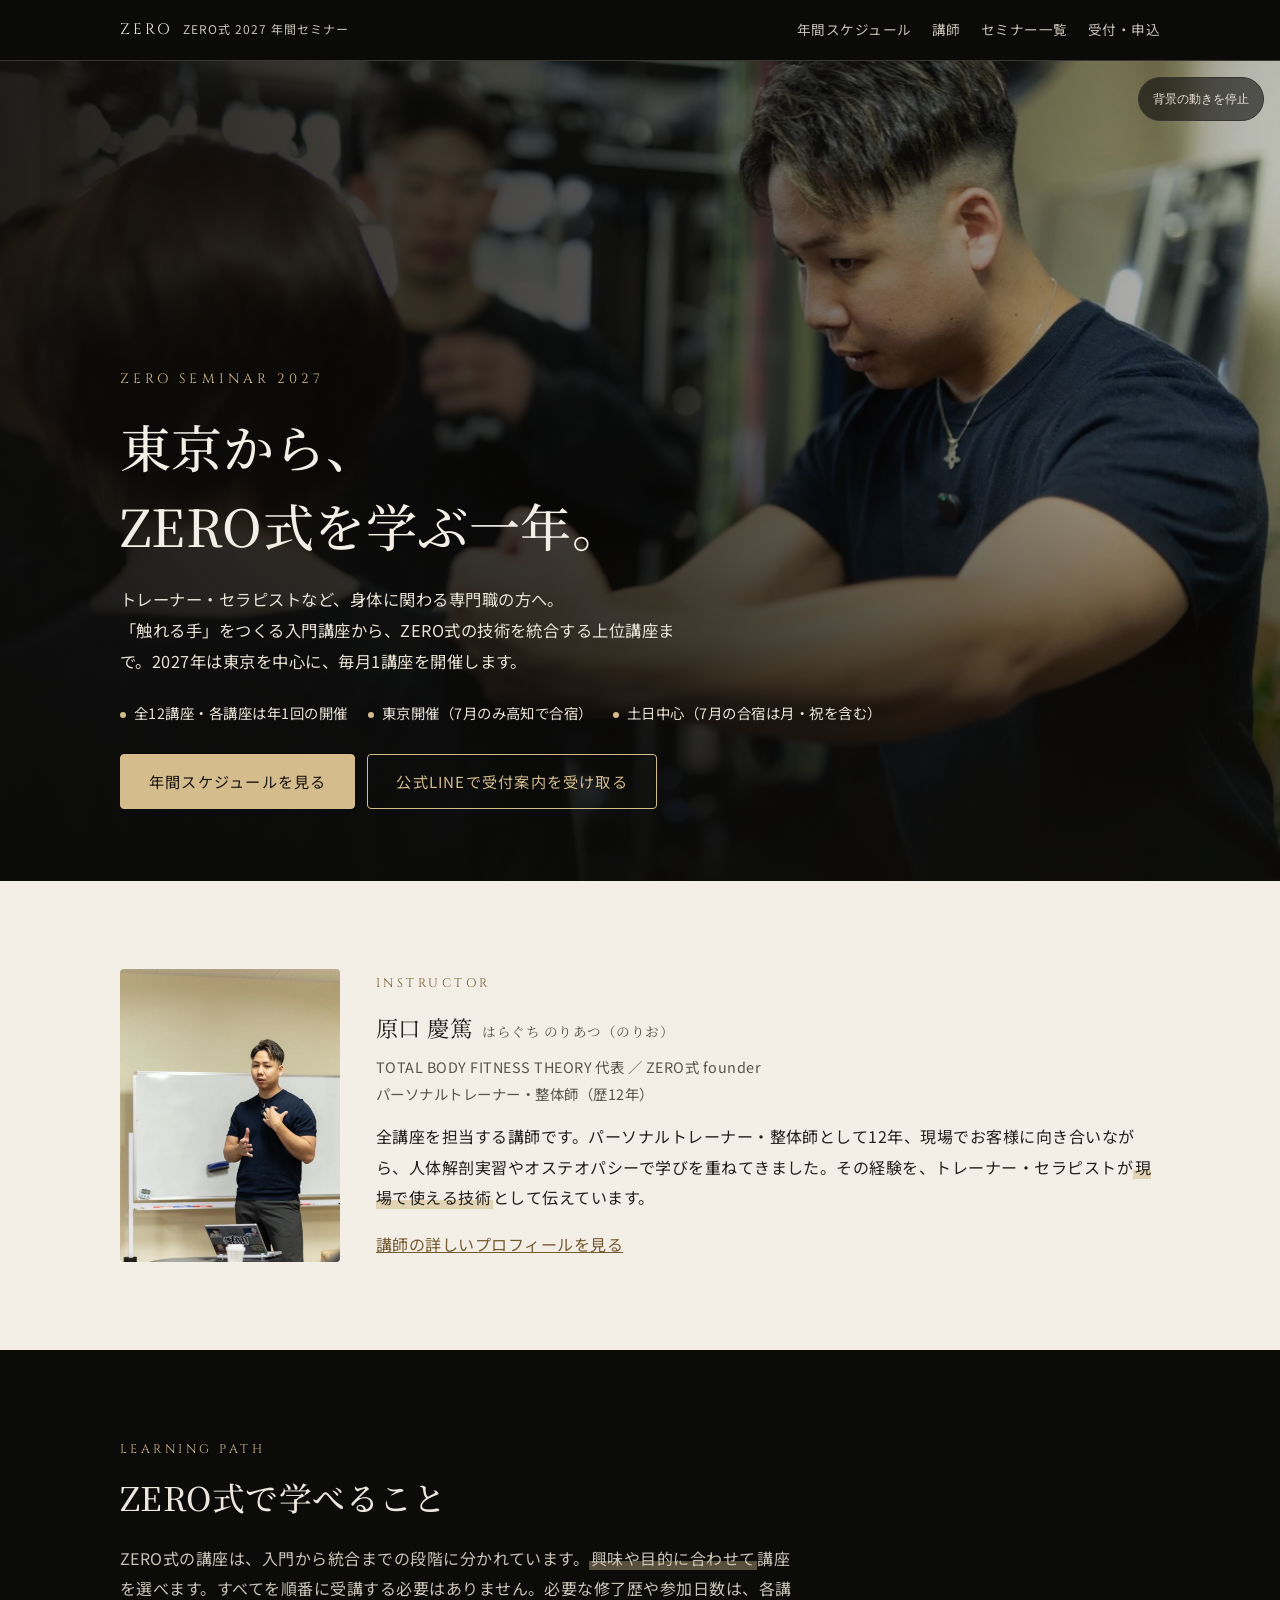
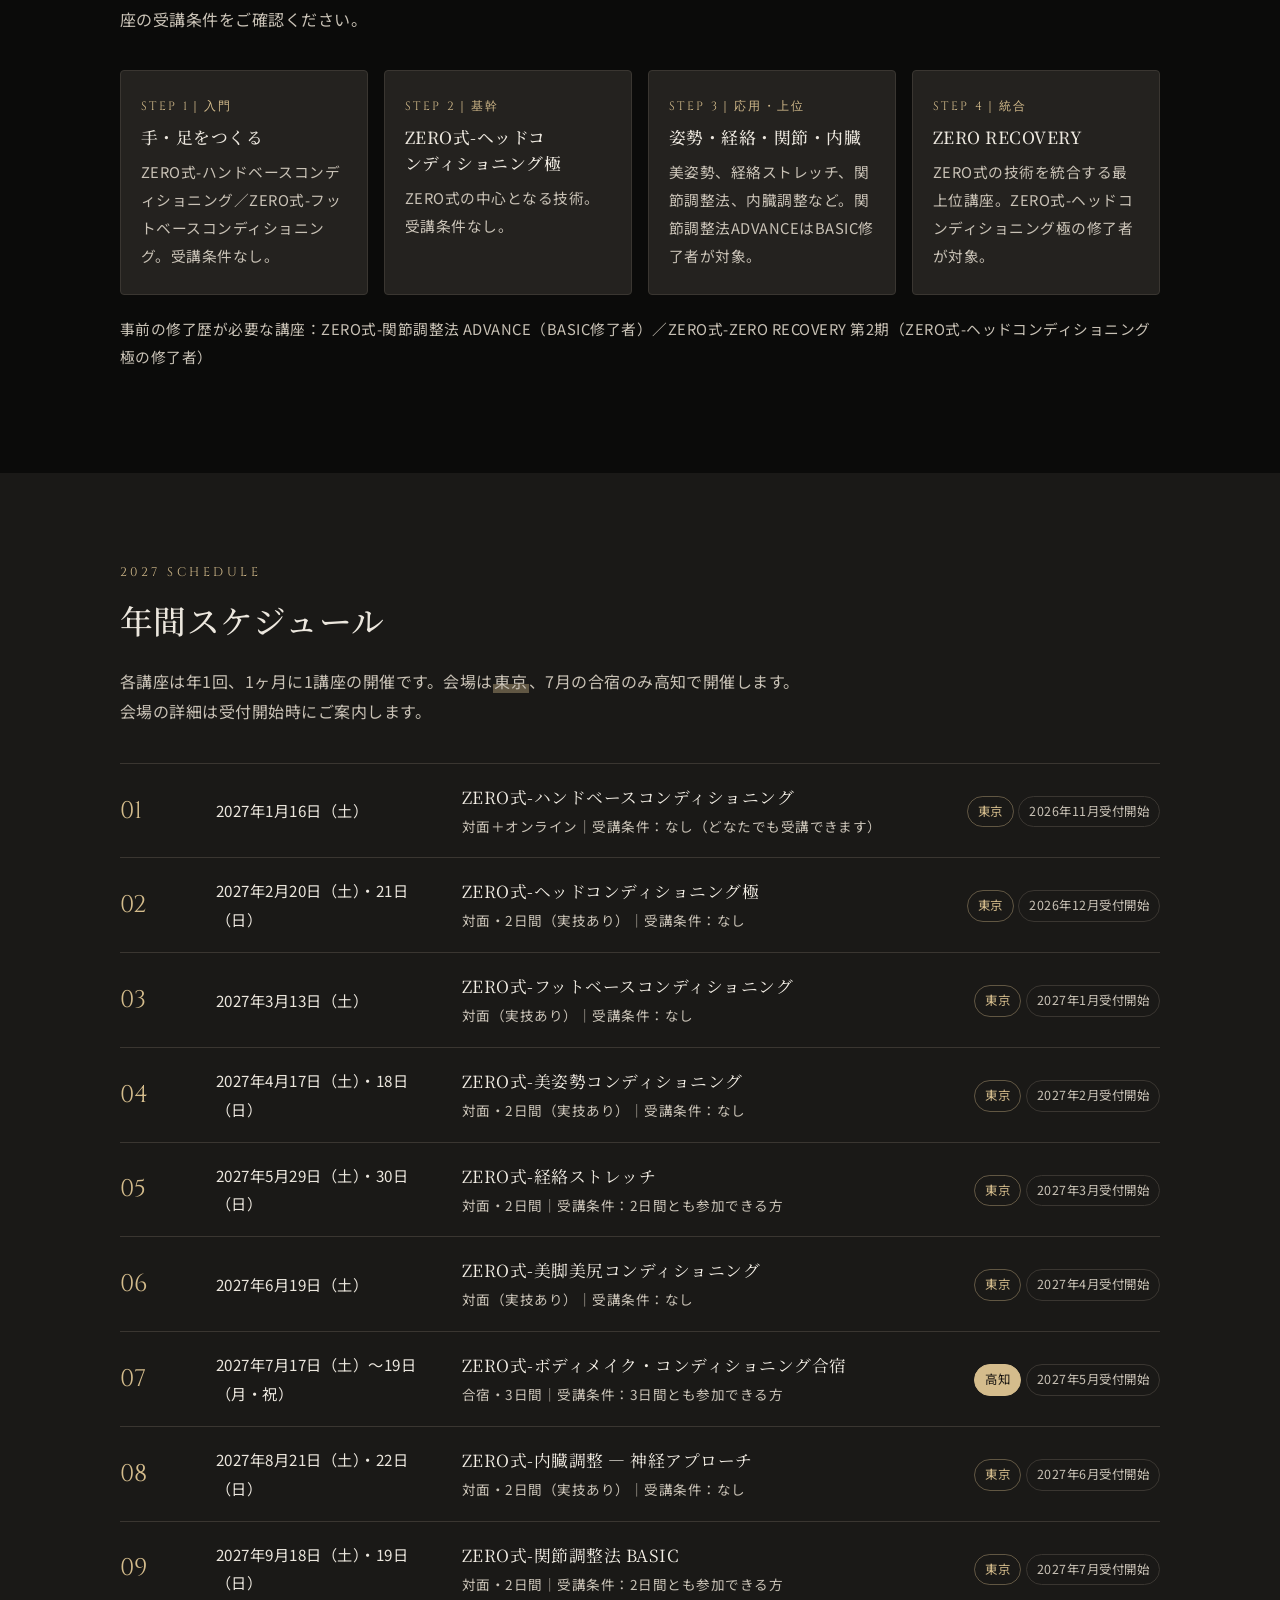
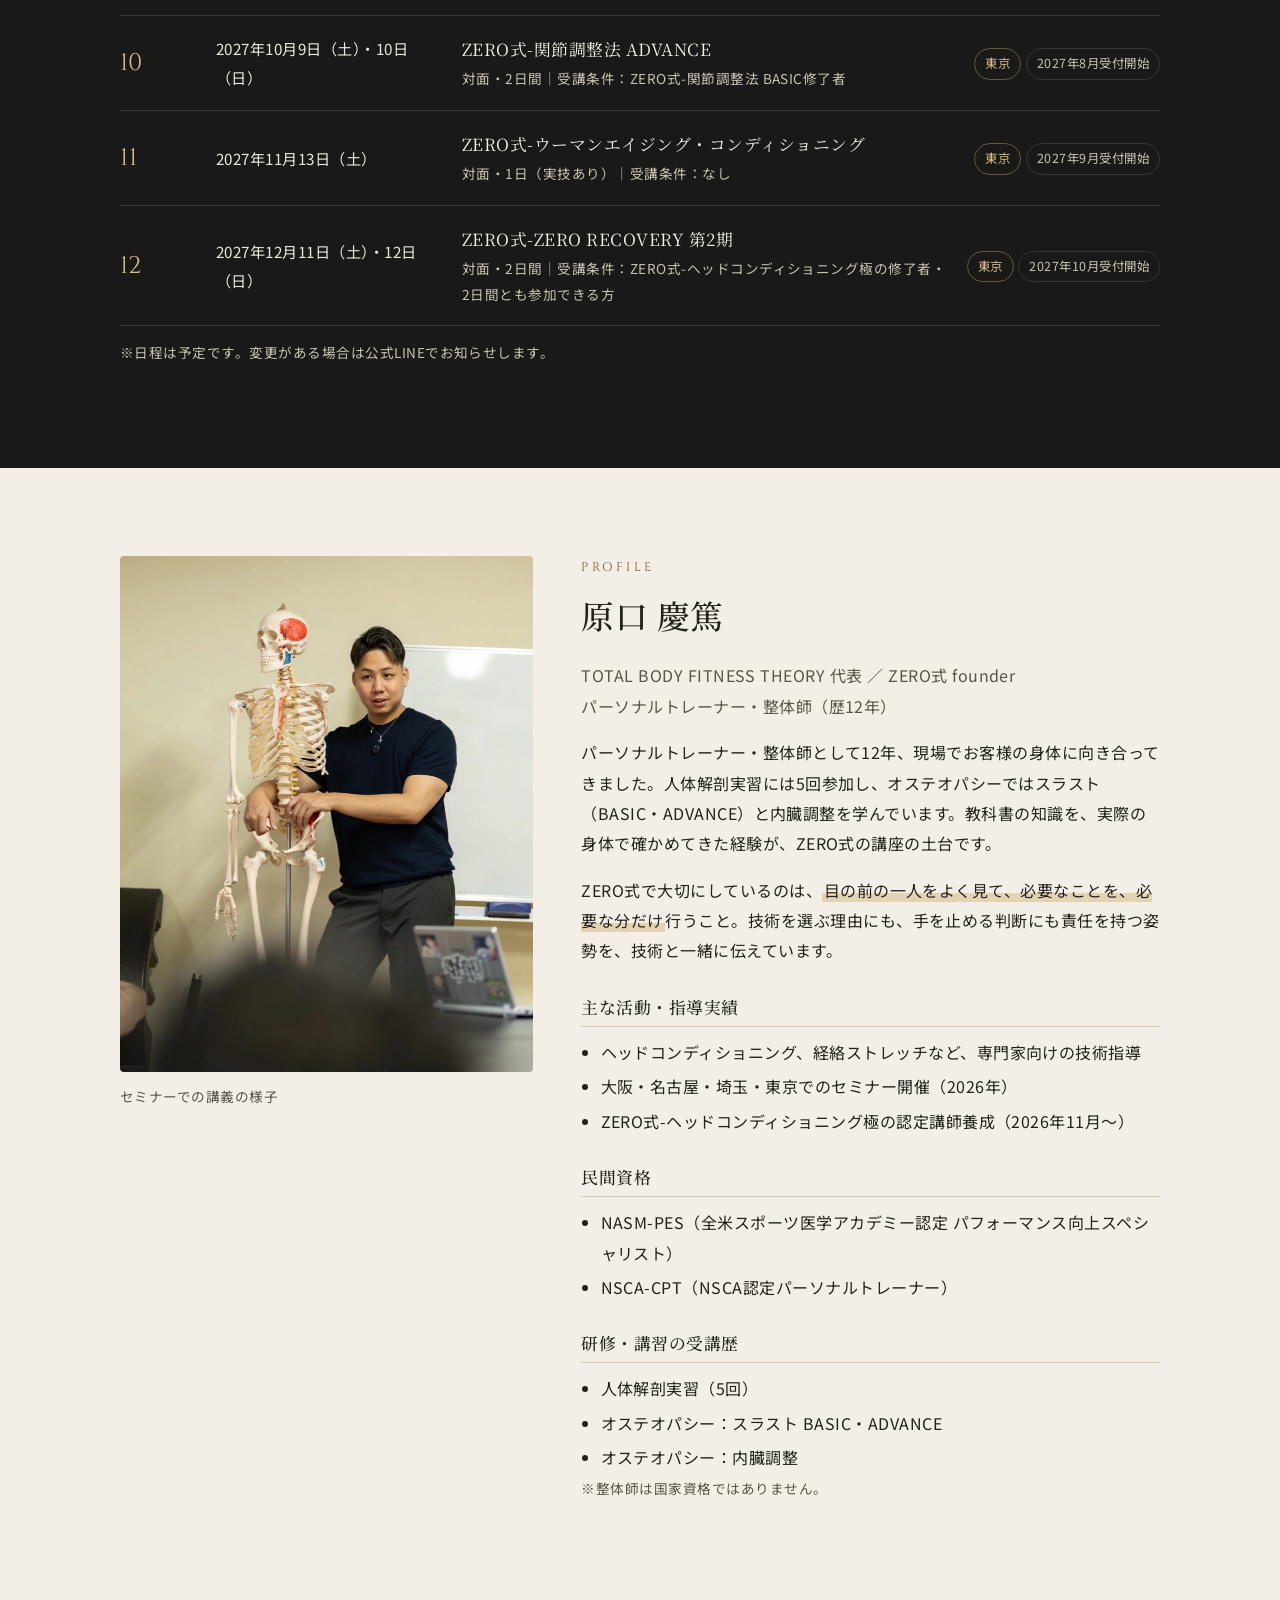
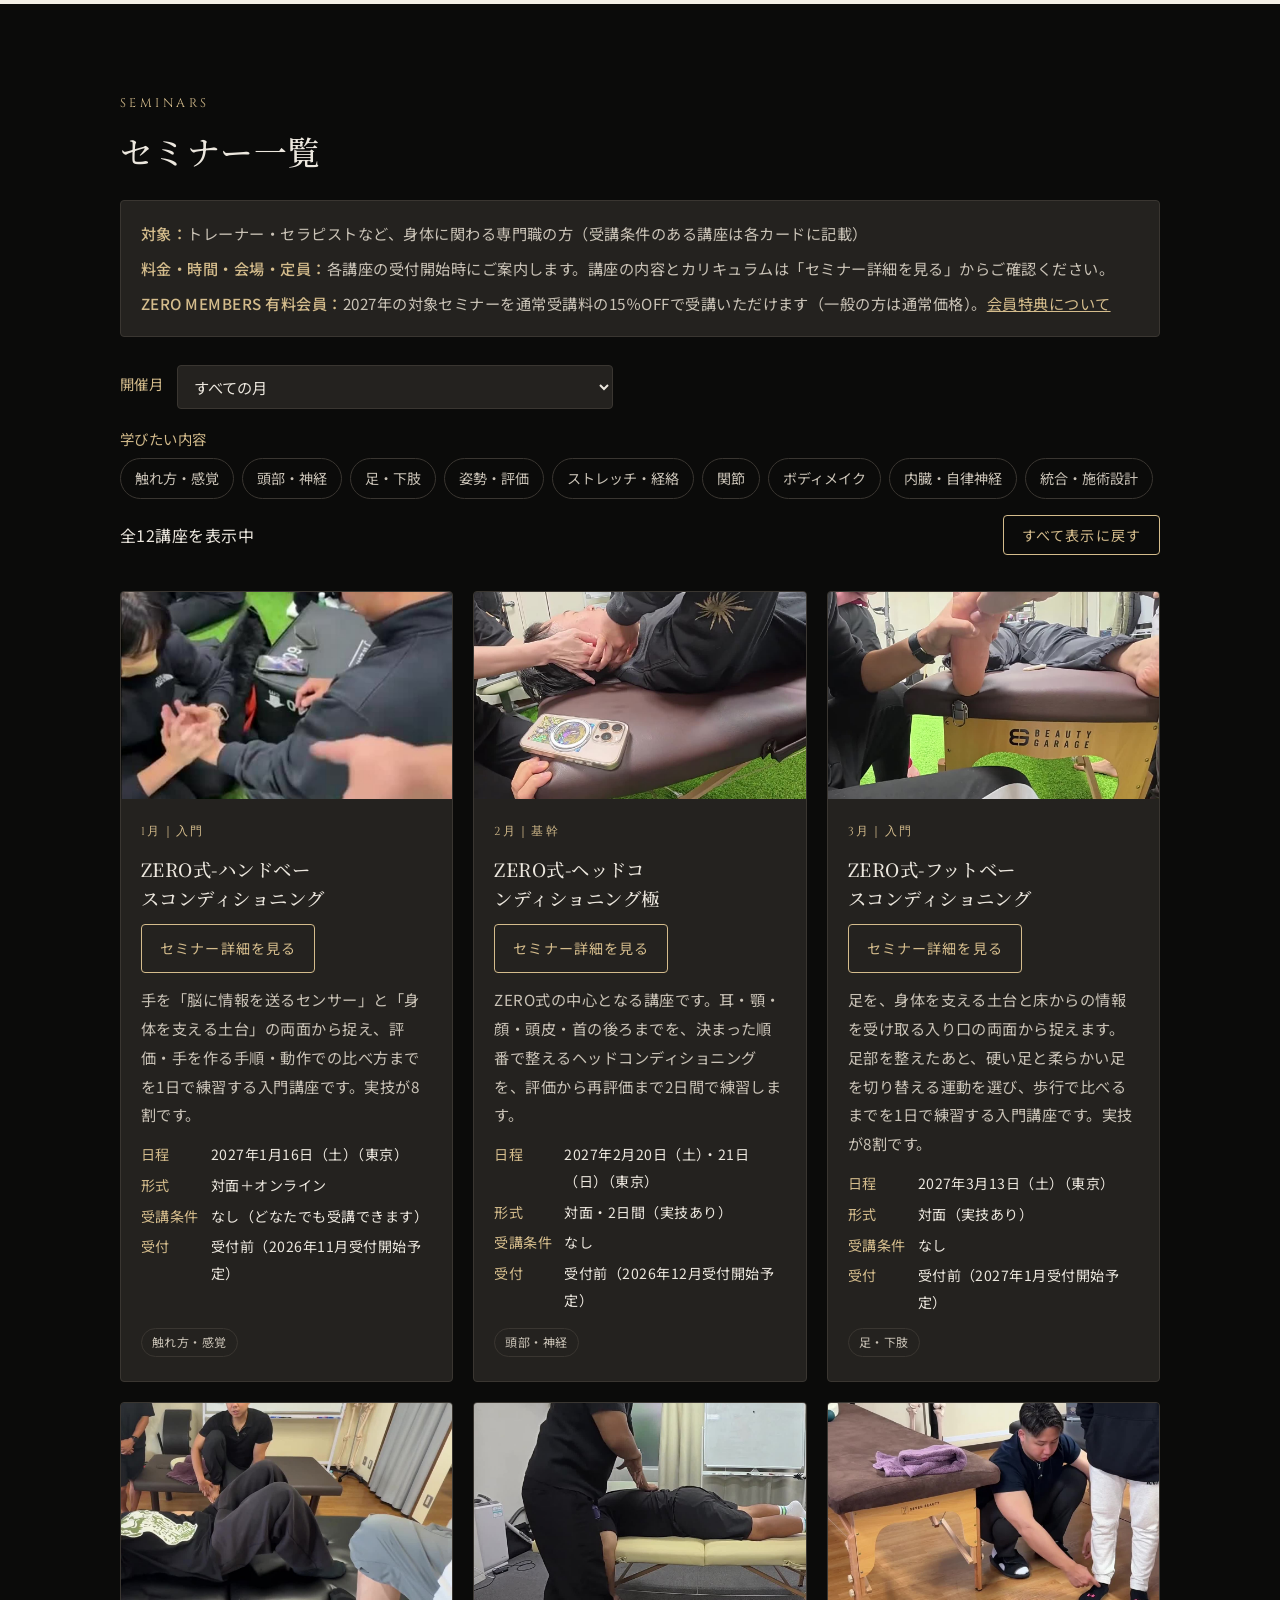
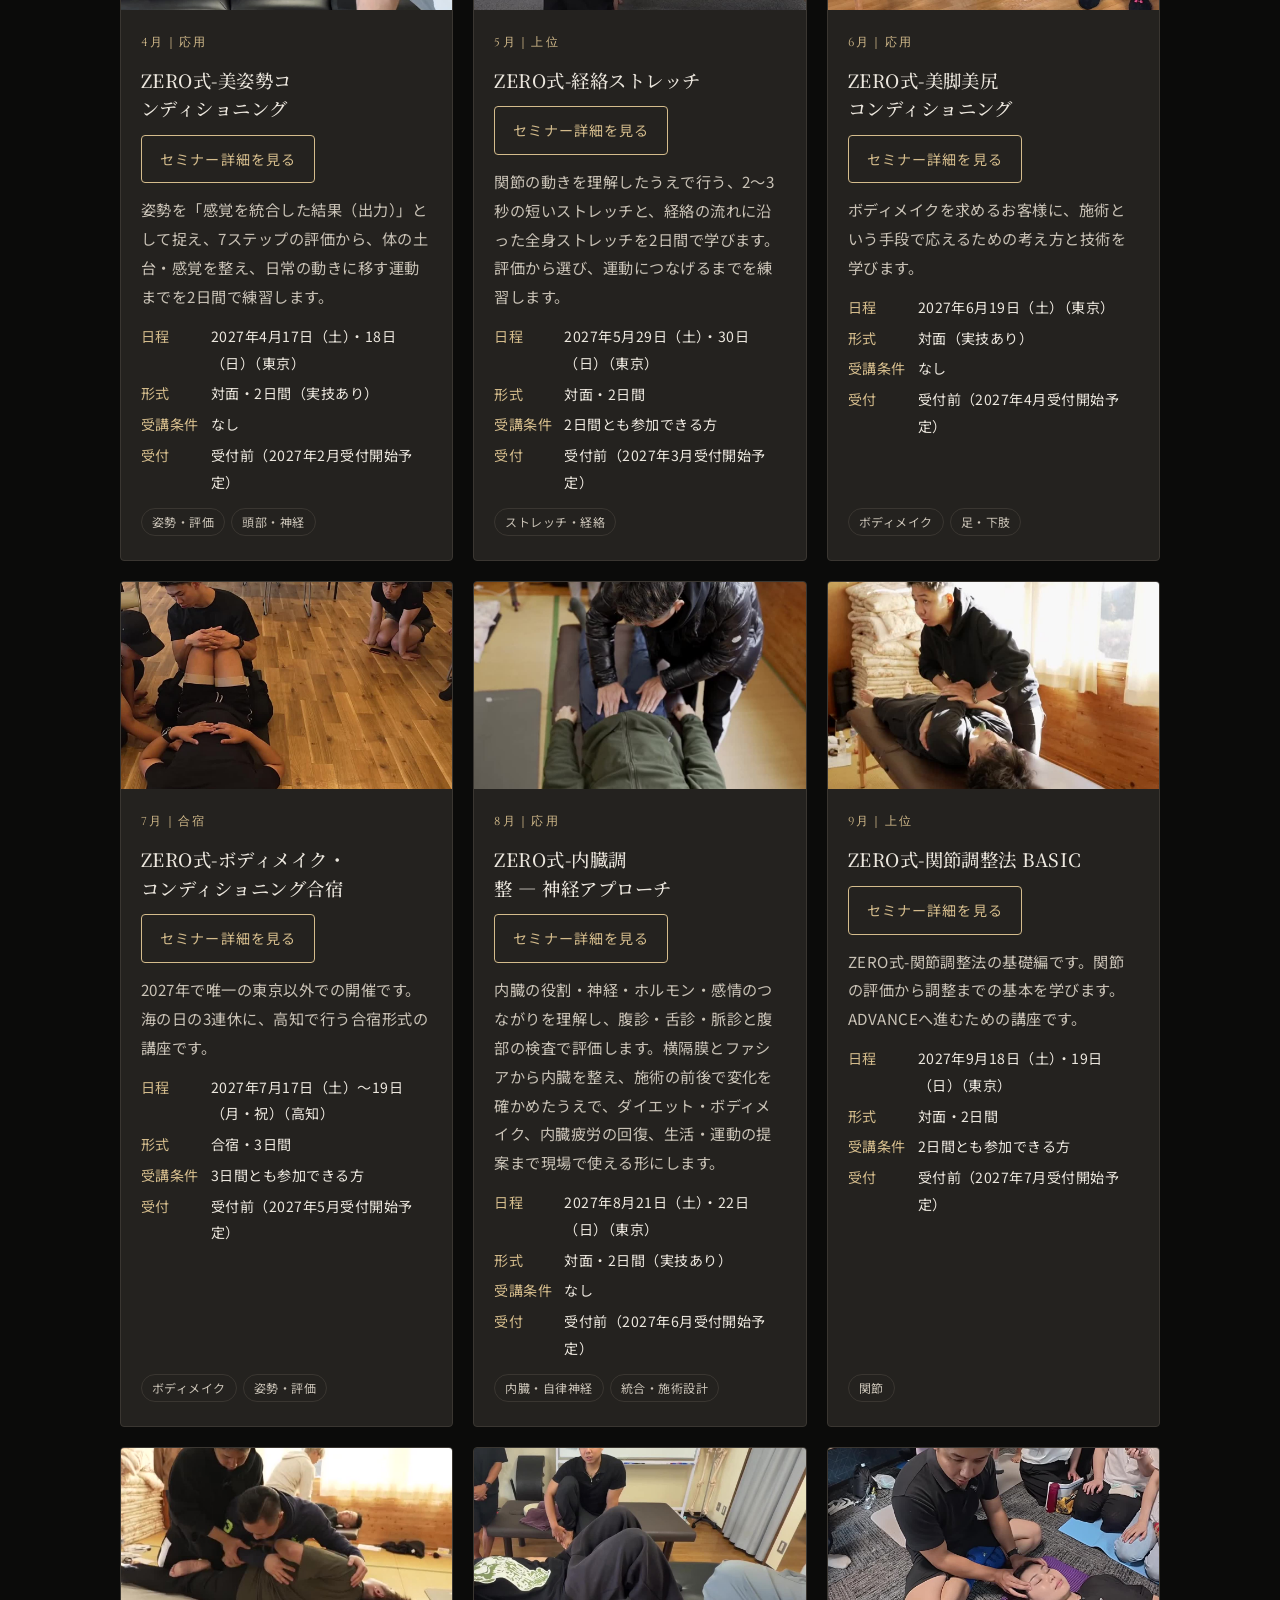
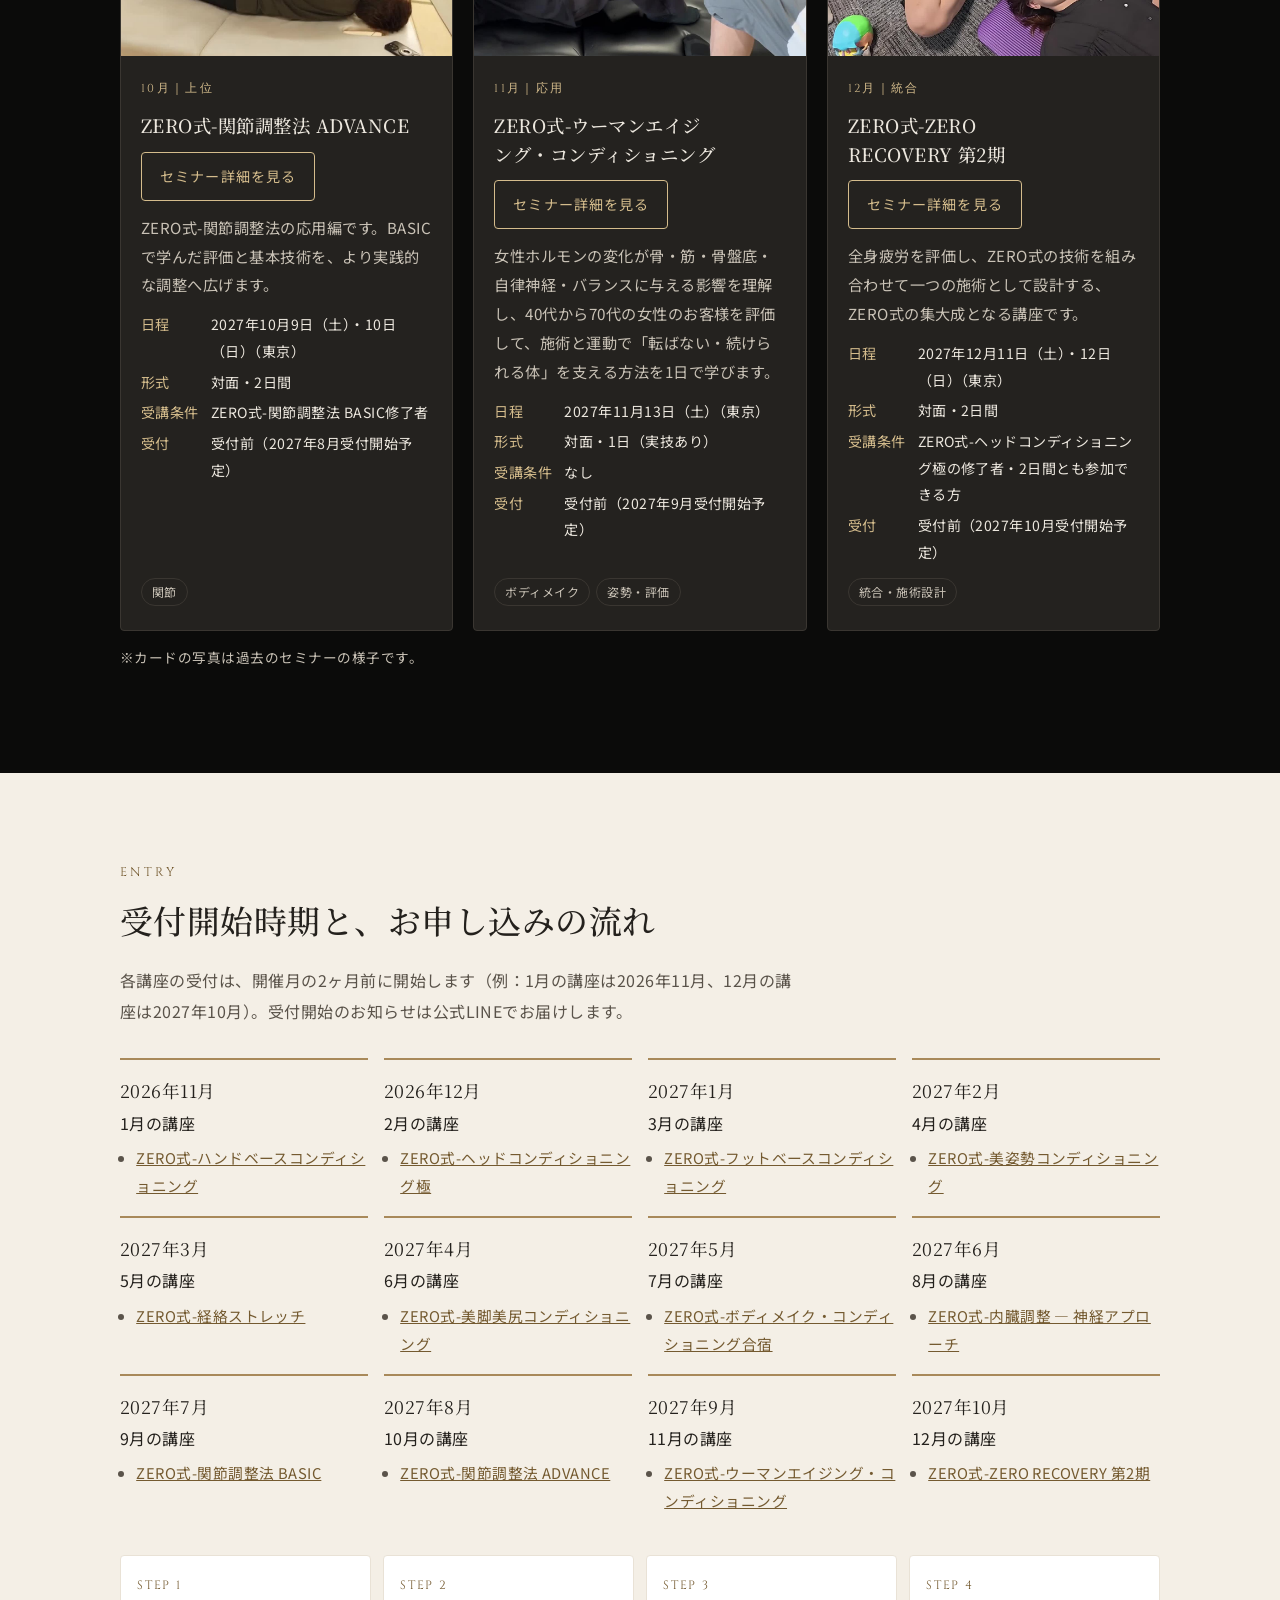
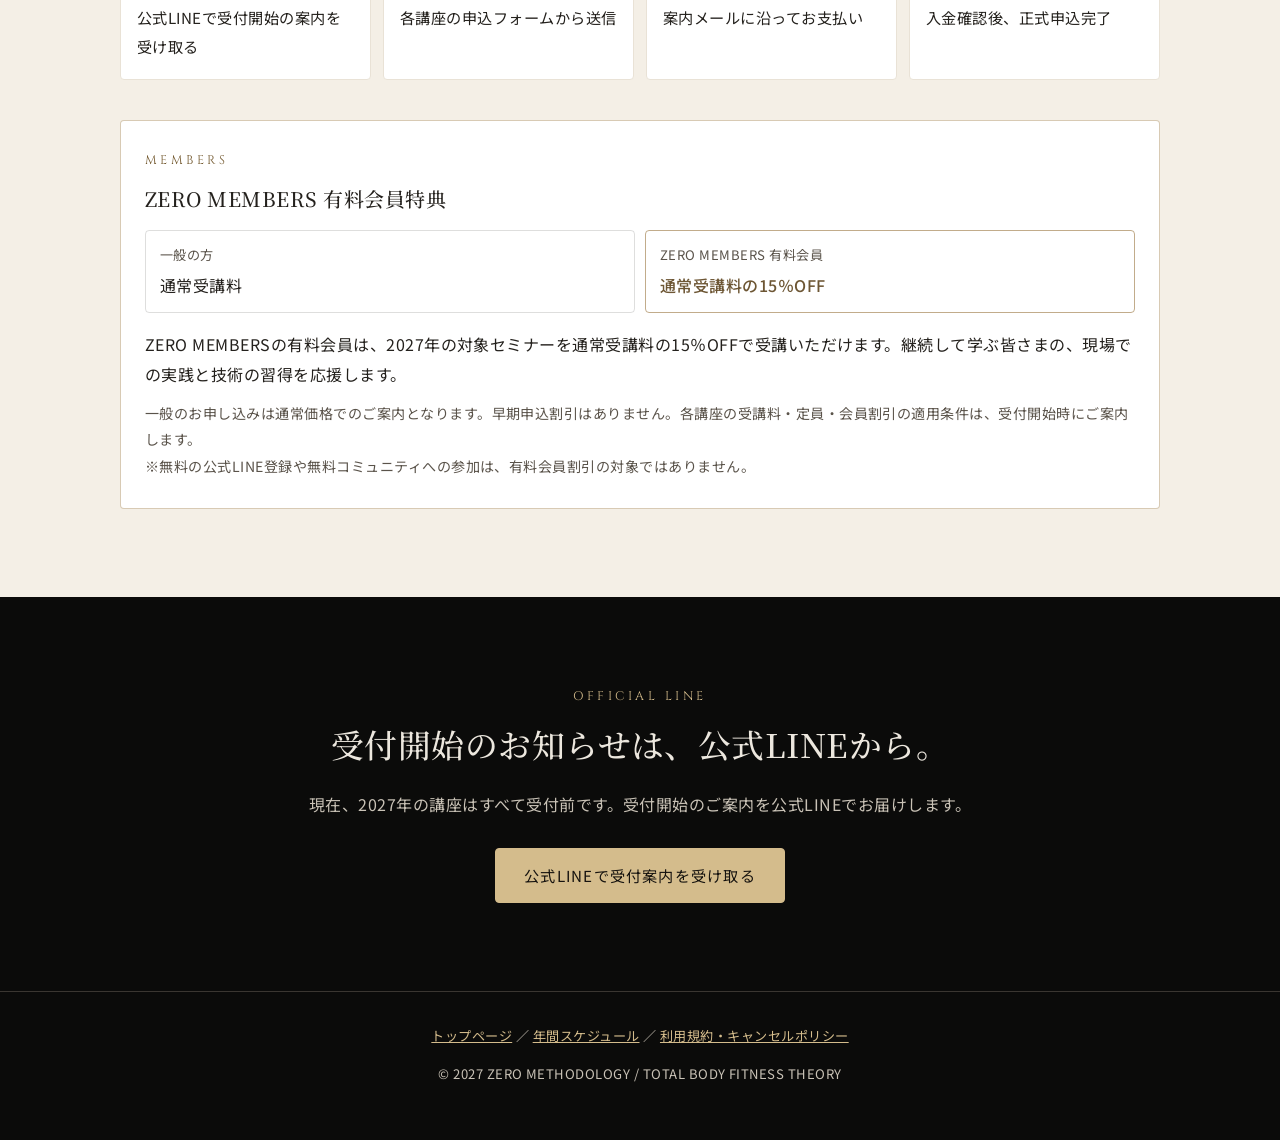
==== commit f7b70c98: "ZERO MEMBERS有料会員特典（通常受講料の15％OFF）を掲載、申込フォームURLを登録 Co-Authored-By: Claude Opus 5.5 <noreply@anthropic." ====
--- a/index.html
+++ b/index.html
@@ -11,7 +11,7 @@
 <link rel="preconnect" href="https://fonts.googleapis.com">
 <link rel="preconnect" href="https://fonts.gstatic.com" crossorigin>
 <link rel="stylesheet" href="https://fonts.googleapis.com/css2?family=Cinzel:wght@400;500&family=Noto+Sans+JP:wght@400;500&family=Noto+Serif+JP:wght@500&display=swap">
-<link rel="stylesheet" href="assets/style.css?v=4294c8380e01">
+<link rel="stylesheet" href="assets/style.css?v=35978b9334de">
 <script src="assets/main.js?v=65ad460fbd22" defer></script>
 </head>
 <body class="has-sticky">
@@ -182,6 +182,7 @@
     <div class="common-info">
       <p><strong>対象：</strong>トレーナー・セラピストなど、身体に関わる専門職の方（受講条件のある講座は各カードに記載）</p>
       <p><strong>料金・時間・会場・定員：</strong>各講座の受付開始時にご案内します。講座の内容とカリキュラムは「セミナー詳細を見る」からご確認ください。</p>
+      <p><strong>ZERO MEMBERS 有料会員：</strong>2027年の対象セミナーを通常受講料の15％OFFで受講いただけます（一般の方は通常価格）。<a href="#members">会員特典について</a></p>
     </div>
     <form class="filter" aria-label="セミナーの絞り込み" hidden>
       <div class="filter-row">
@@ -402,6 +403,16 @@
       <li>案内メールに沿ってお支払い</li>
       <li>入金確認後、正式申込完了</li>
     </ol>
+    <div id="members" class="members fade">
+  <p class="eyebrow">MEMBERS</p>
+  <h3>ZERO MEMBERS 有料会員特典</h3>
+  <div class="members-compare" role="list">
+    <div class="mc" role="listitem"><span class="mc-who">一般の方</span><span class="mc-what">通常受講料</span></div>
+    <div class="mc mc-member" role="listitem"><span class="mc-who">ZERO MEMBERS 有料会員</span><span class="mc-what">通常受講料の15％OFF</span></div>
+  </div>
+  <p>ZERO MEMBERSの有料会員は、2027年の対象セミナーを通常受講料の15％OFFで受講いただけます。継続して学ぶ皆さまの、現場での実践と技術の習得を応援します。</p>
+  <p class="members-sub">一般のお申し込みは通常価格でのご案内となります。早期申込割引はありません。各講座の受講料・定員・会員割引の適用条件は、受付開始時にご案内します。<br>※無料の公式LINE登録や無料コミュニティへの参加は、有料会員割引の対象ではありません。</p>
+</div>
   </div>
 </section>
 
--- a/assets/style.css
+++ b/assets/style.css
@@ -307,3 +307,18 @@
 .acc details>ul{margin-bottom:16px}
 .acc h4{font-family:var(--serif);font-weight:500;font-size:.98rem;color:var(--gold);margin-top:14px;margin-bottom:6px}
 .acc details>ul:last-child{margin-bottom:18px}
+
+/* ZERO MEMBERS 有料会員特典 */
+.members{scroll-margin-top:90px;margin-top:40px;padding:28px 24px;border:1px solid rgba(168,137,90,.45);border-radius:var(--radius);background:#fff}
+.members h3{margin:4px 0 16px;font-family:"Noto Serif JP",serif;font-weight:500;font-size:1.25rem}
+.members p{margin:0 0 10px;color:var(--ink)}
+.members .members-sub{font-size:.88rem;color:var(--ink-sub);margin:0}
+.members-compare{display:grid;grid-template-columns:1fr 1fr;gap:10px;margin:0 0 16px}
+.mc{display:flex;flex-direction:column;gap:2px;padding:12px 14px;border:1px solid rgba(36,33,29,.15);border-radius:var(--radius)}
+.mc-who{font-size:.82rem;color:var(--ink-sub)}
+.mc-what{font-size:1rem;color:var(--ink)}
+.mc-member{border-color:rgba(168,137,90,.7)}
+.mc-member .mc-what{color:#6d5634;font-weight:500}
+.members-note{margin:16px 0 0;font-size:.9rem;color:var(--ink-sub)}
+.members-note strong{color:#6d5634;font-weight:500}
+@media (max-width:560px){.members{padding:22px 16px}.members-compare{grid-template-columns:1fr}}
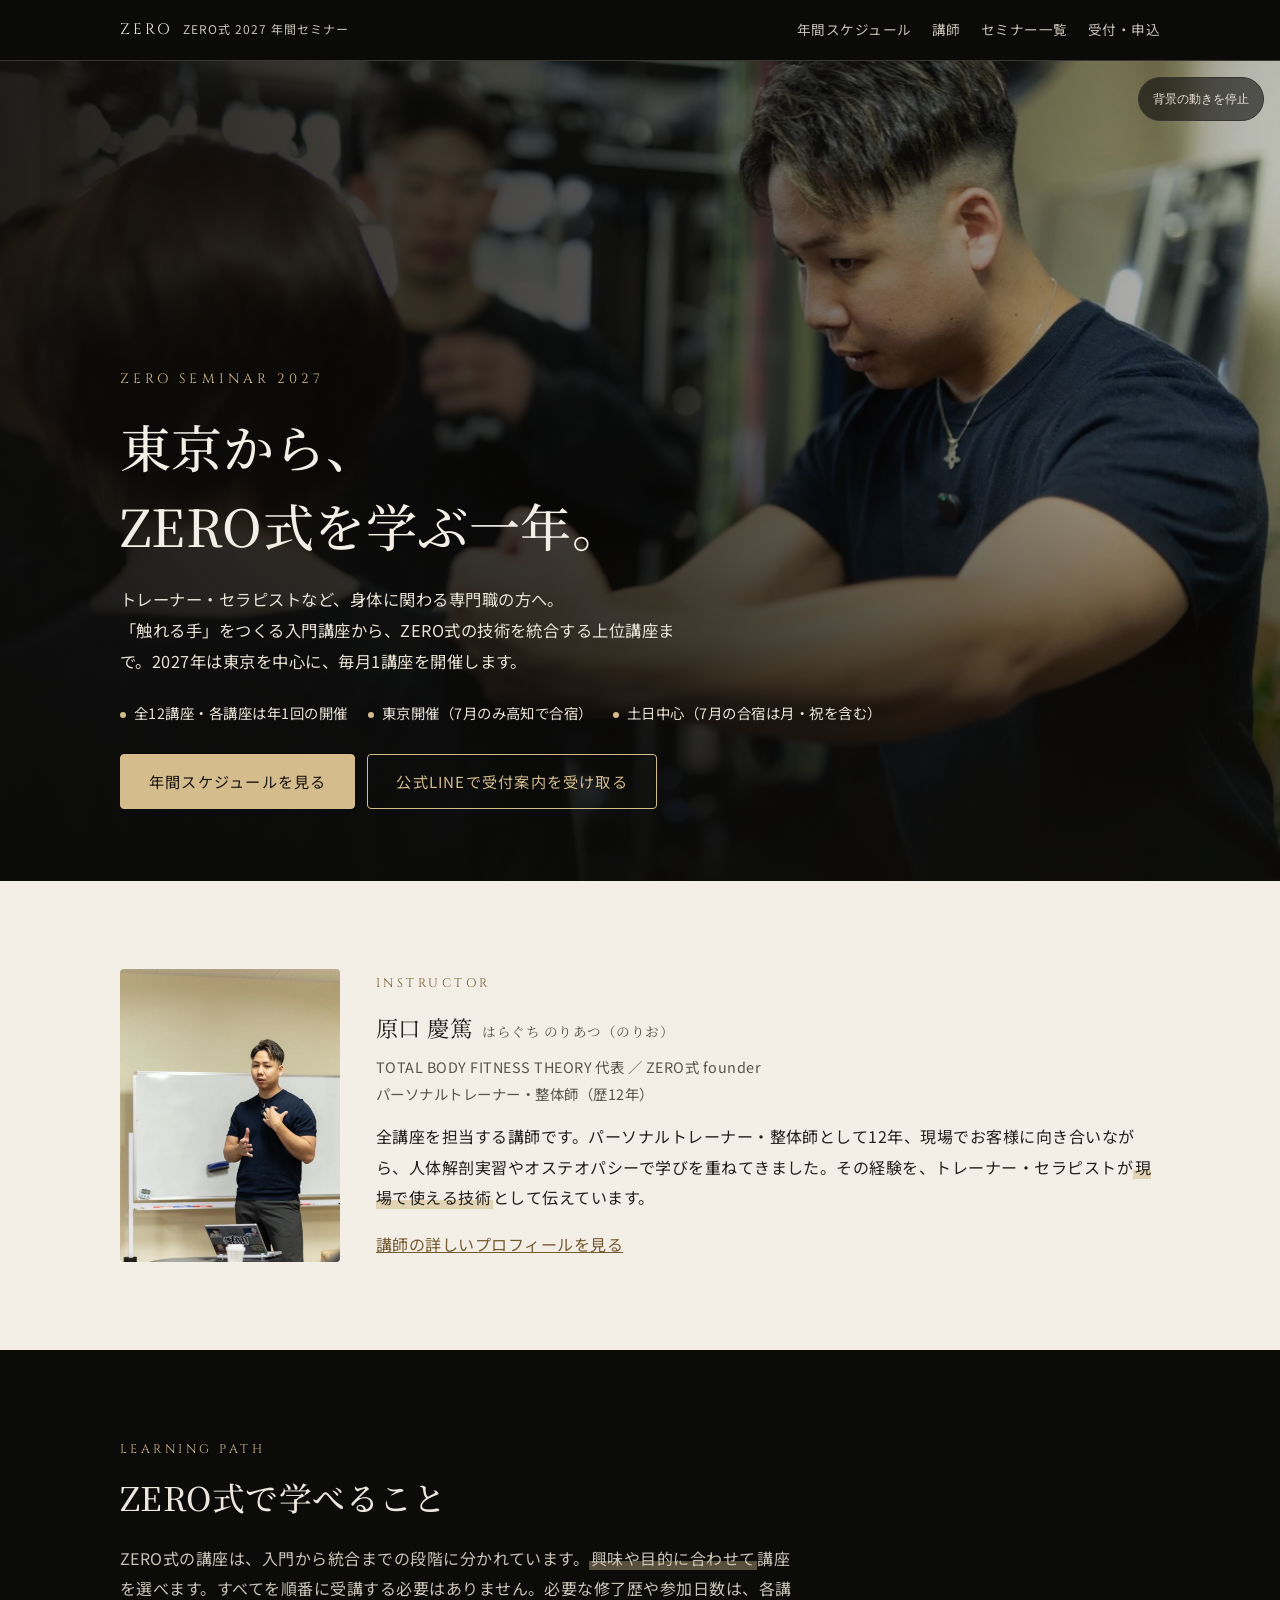
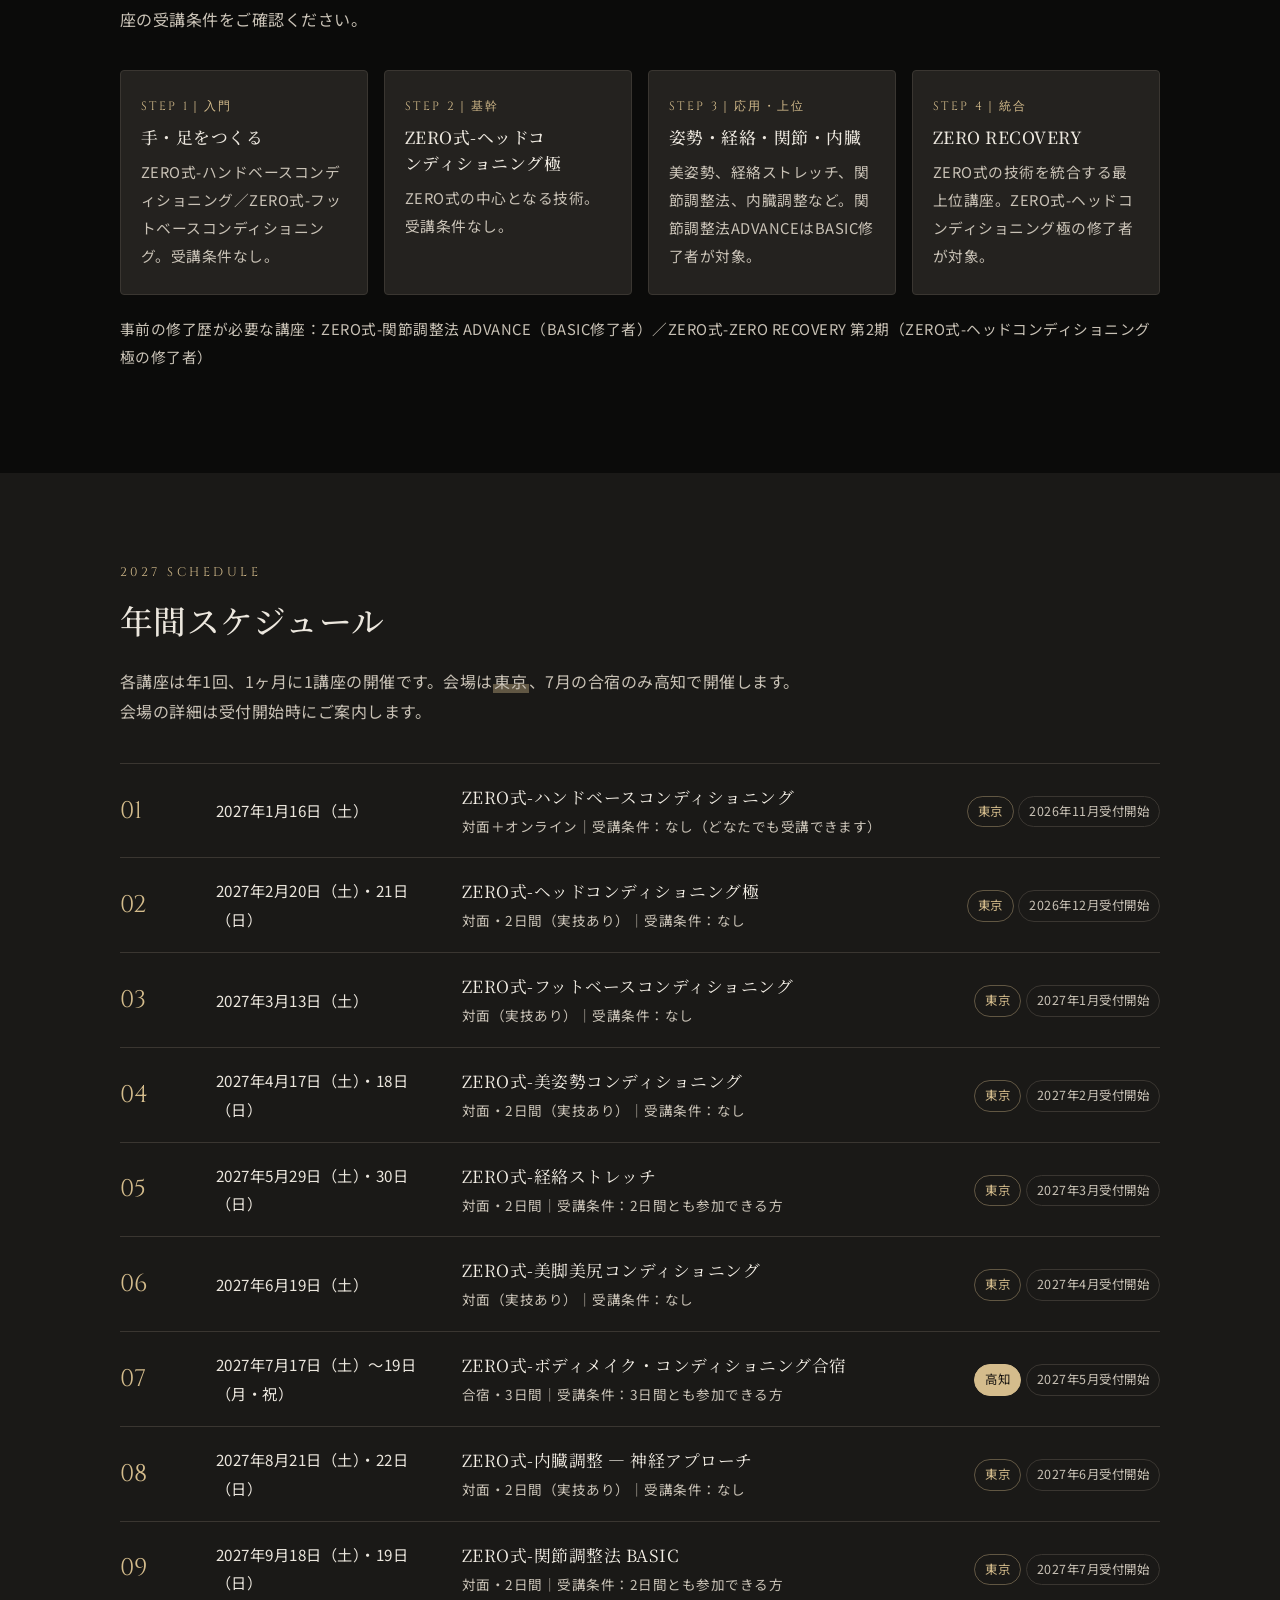
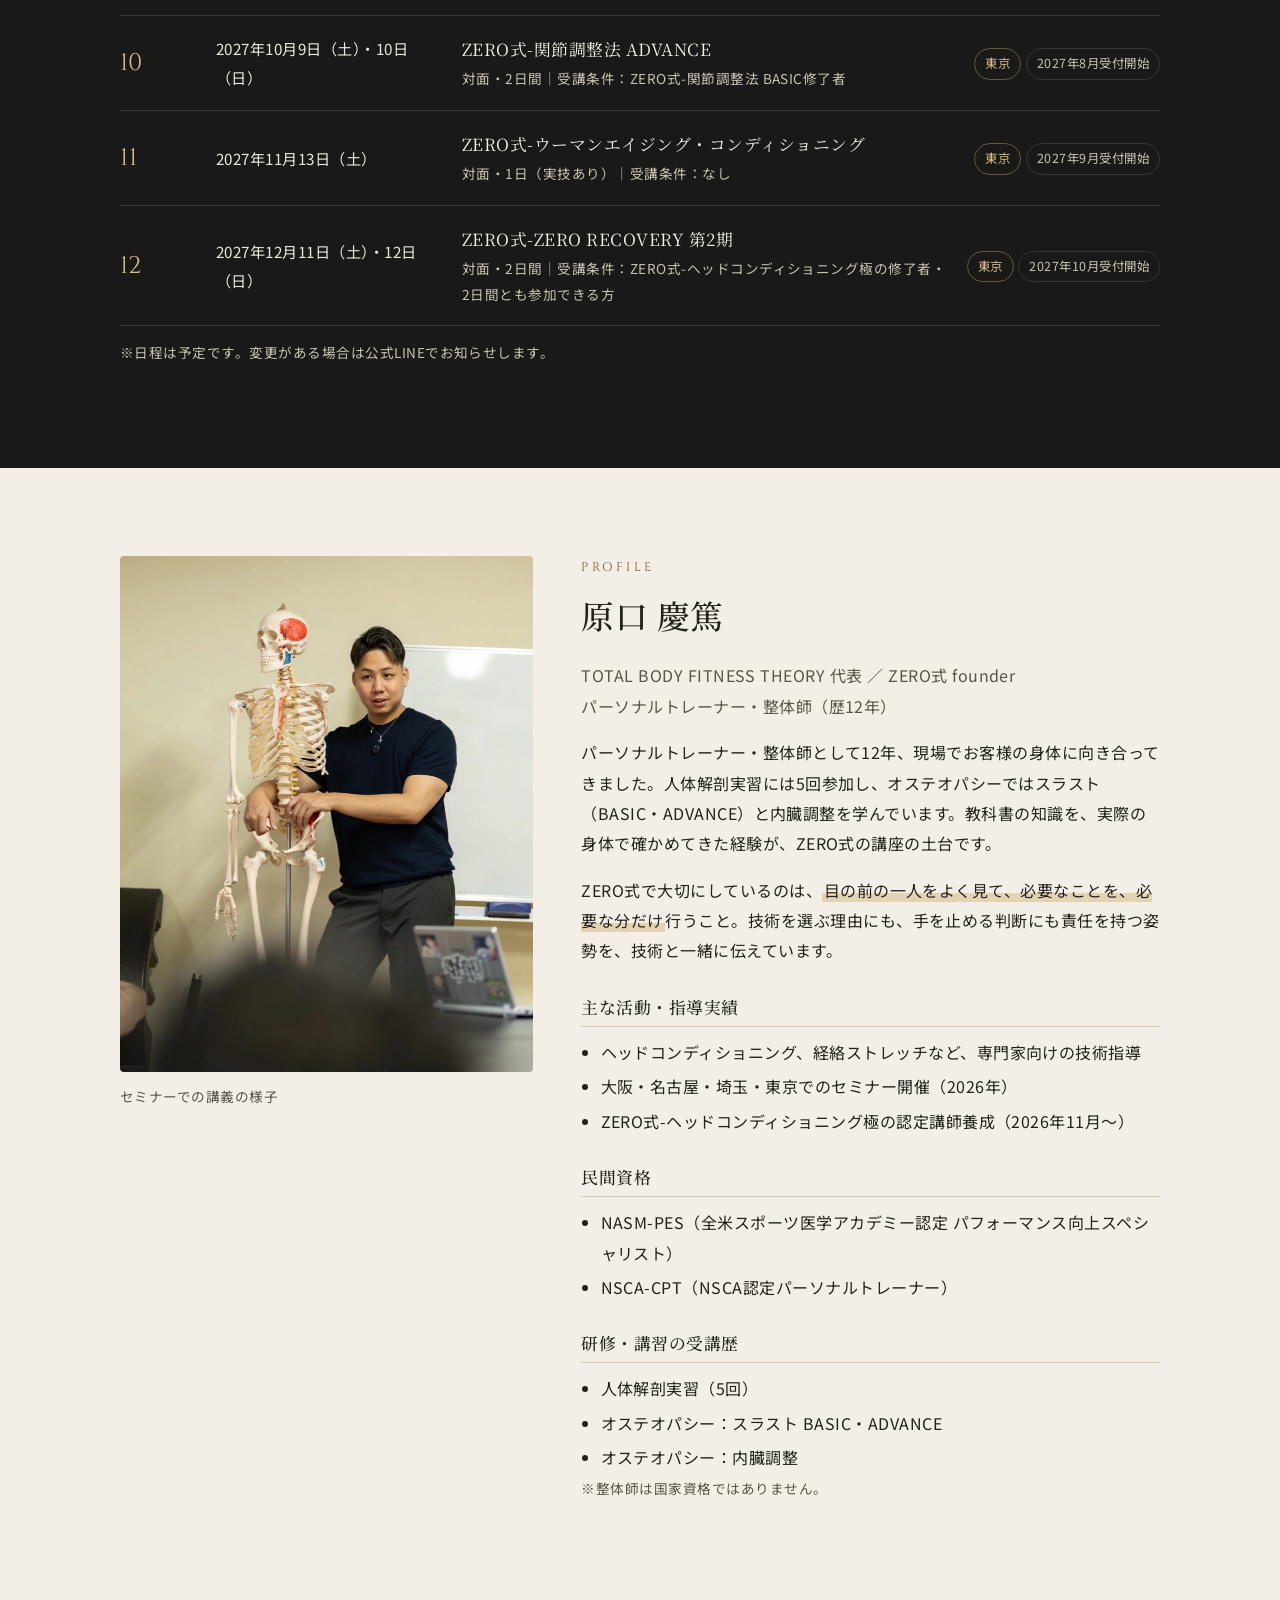
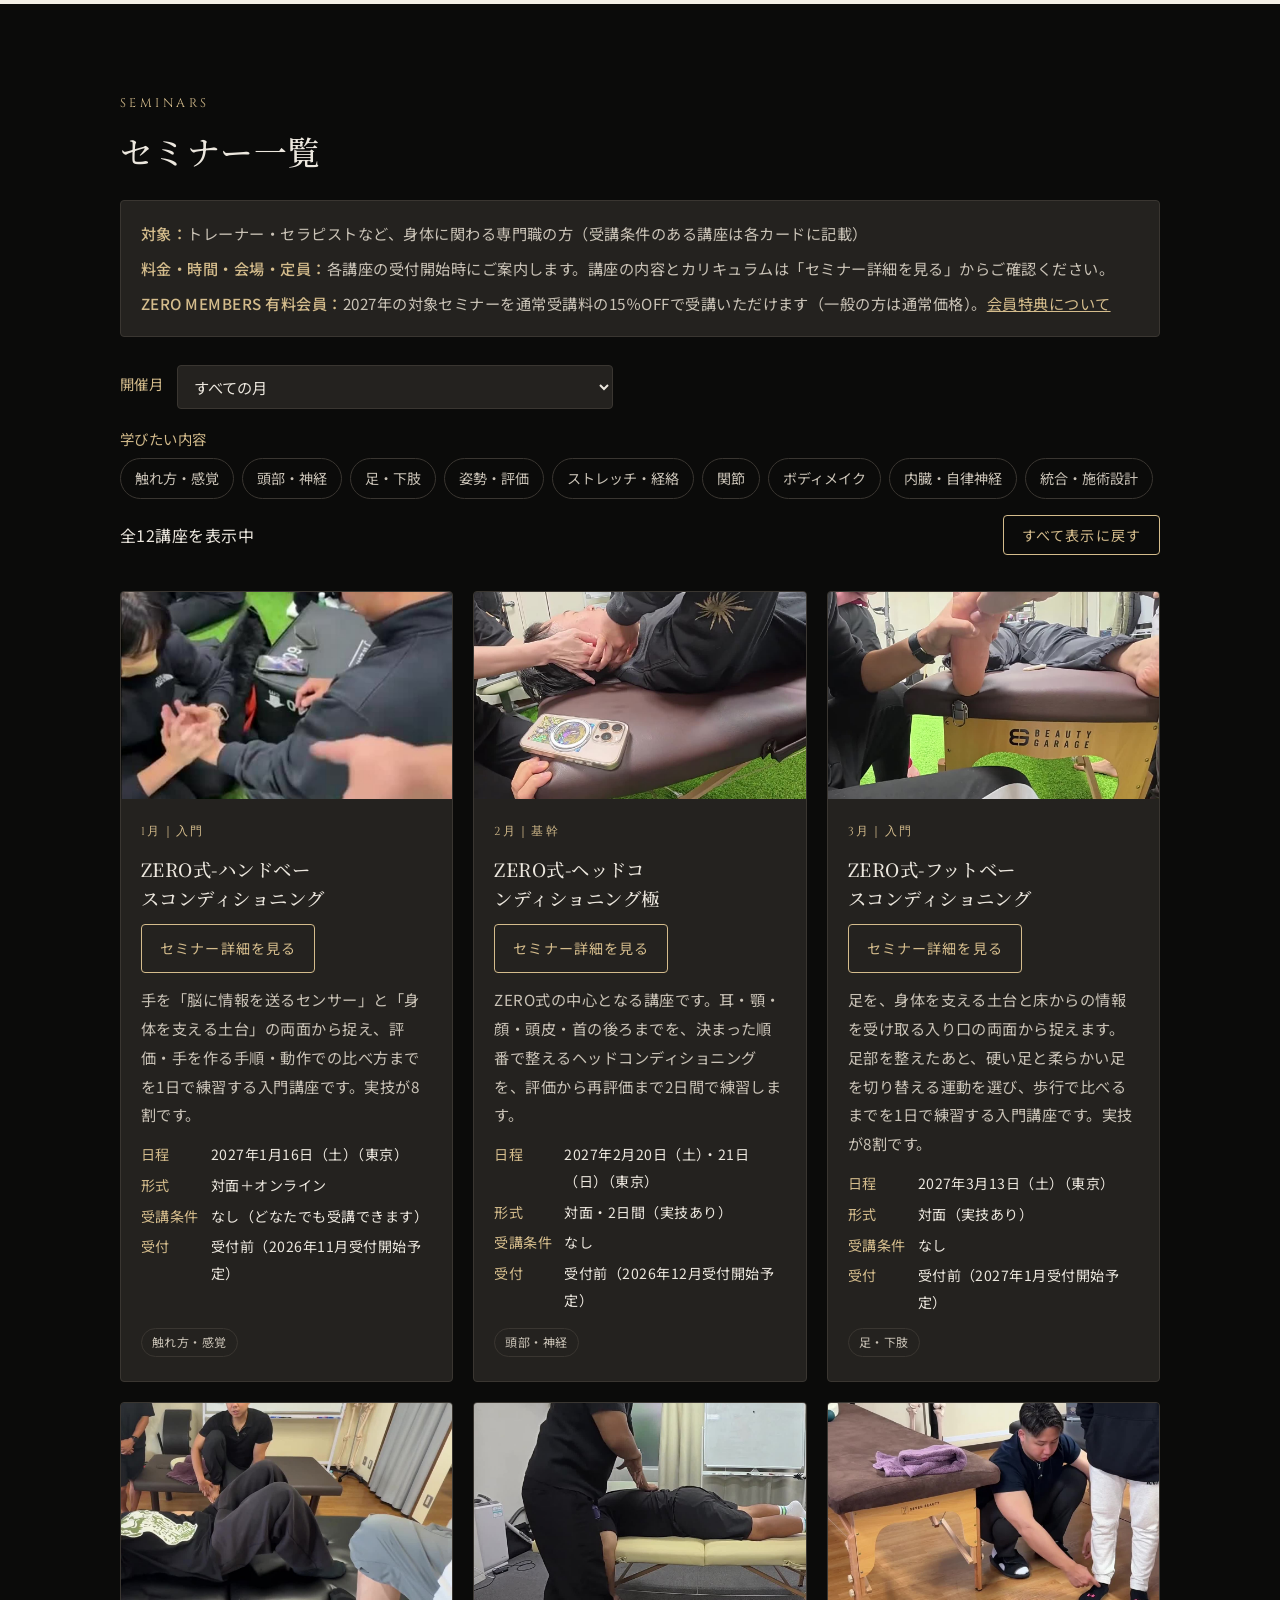
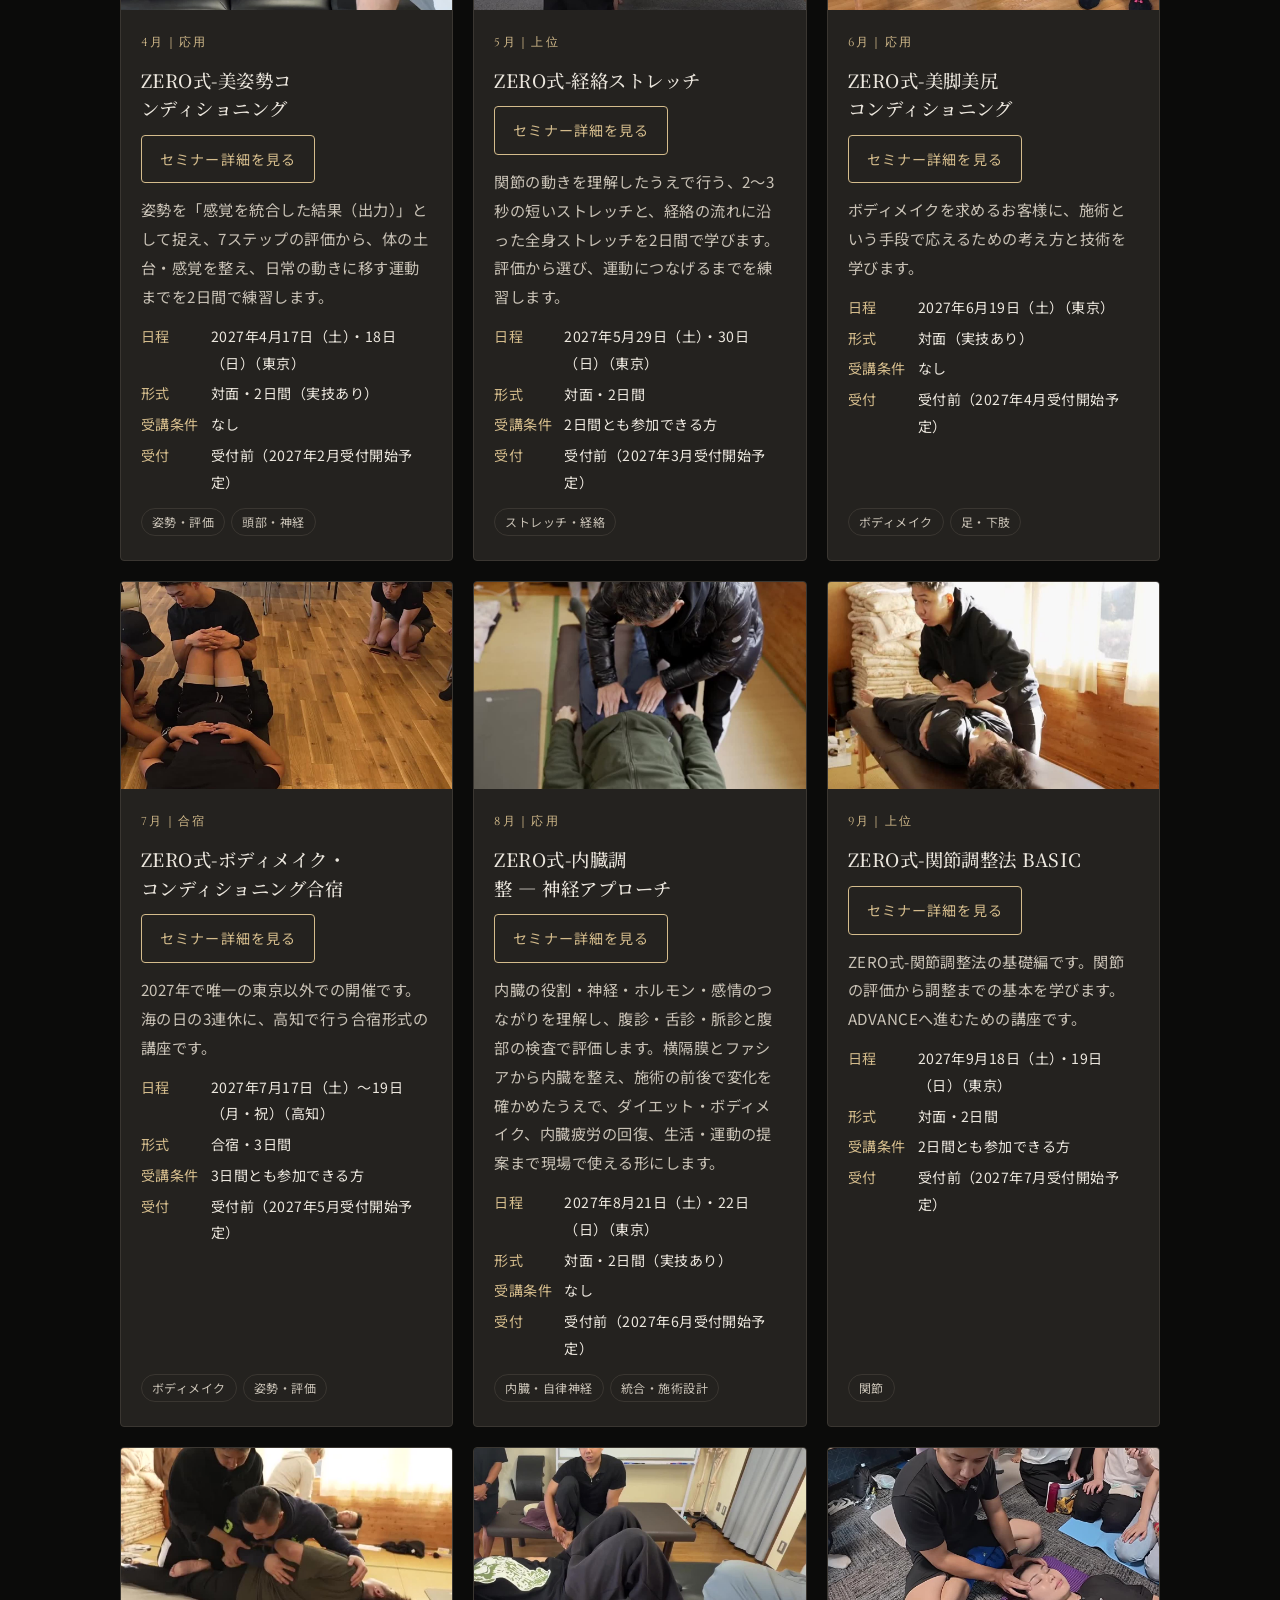
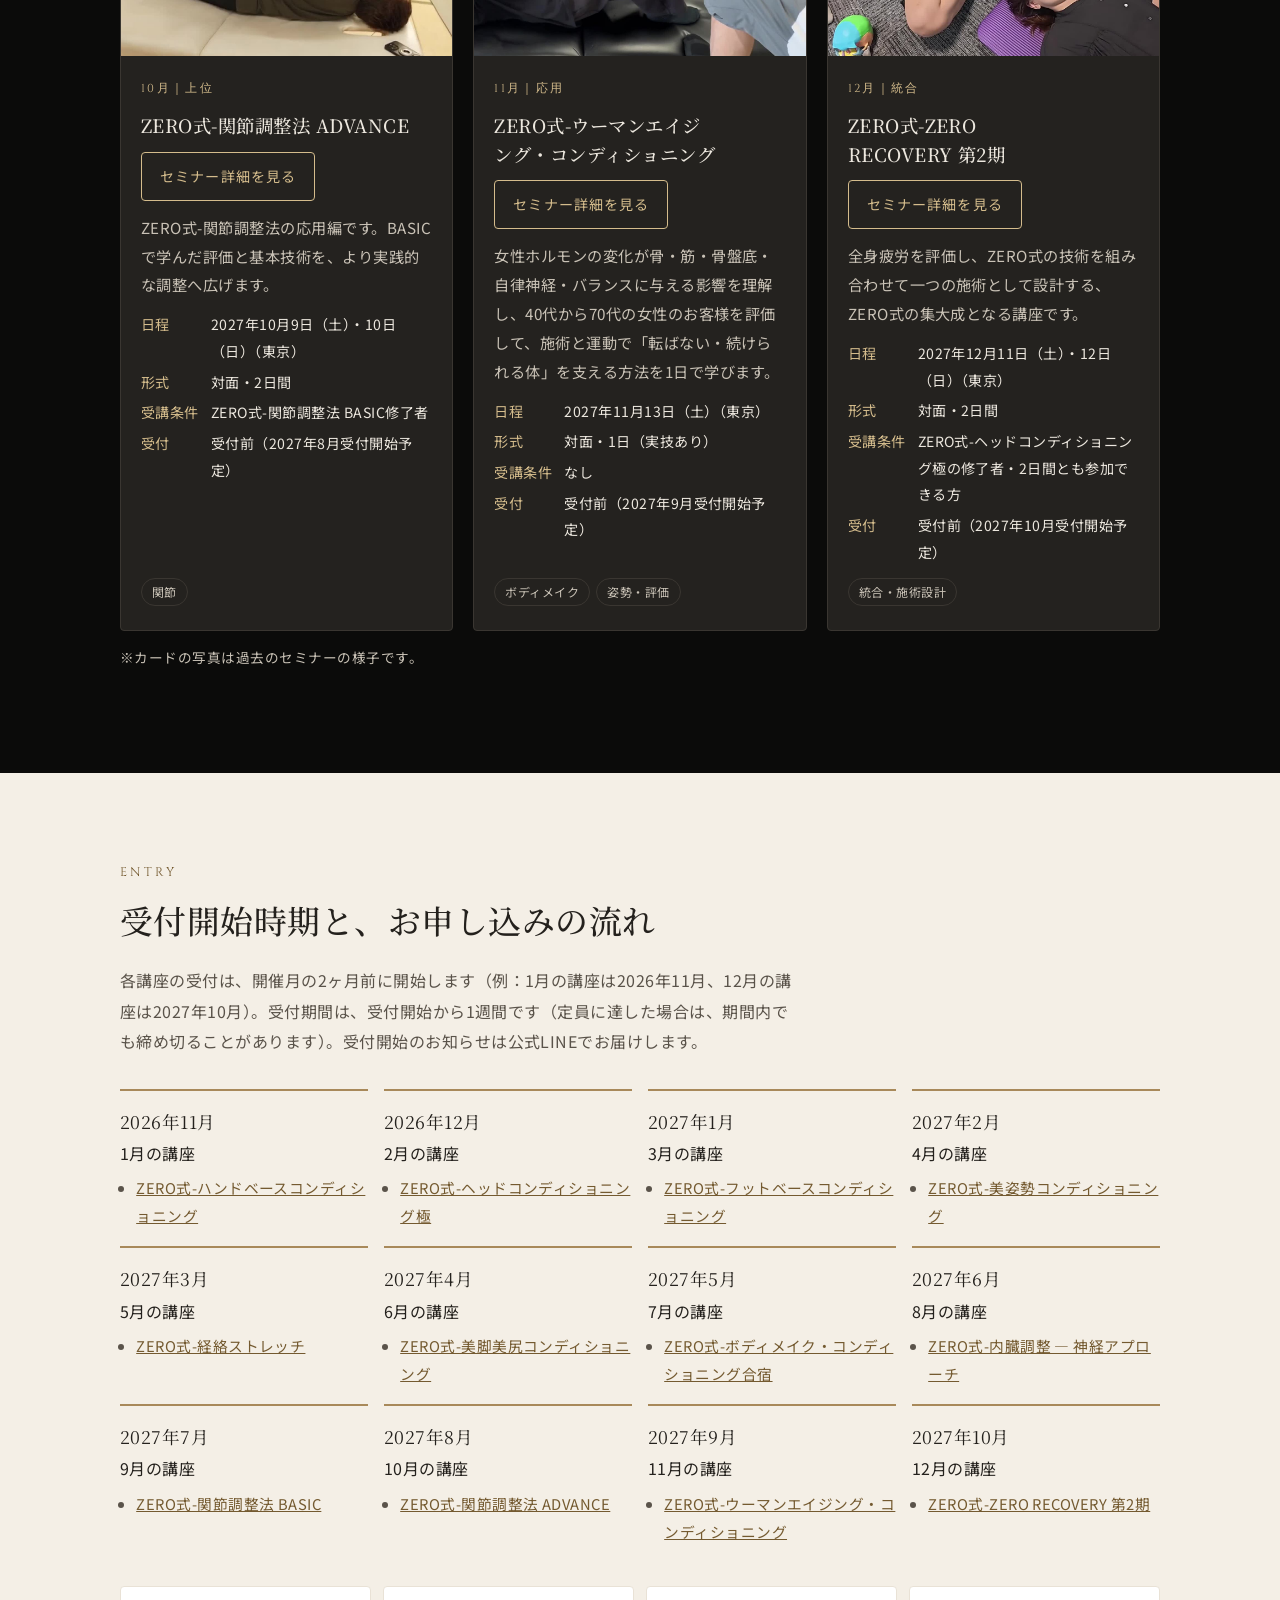
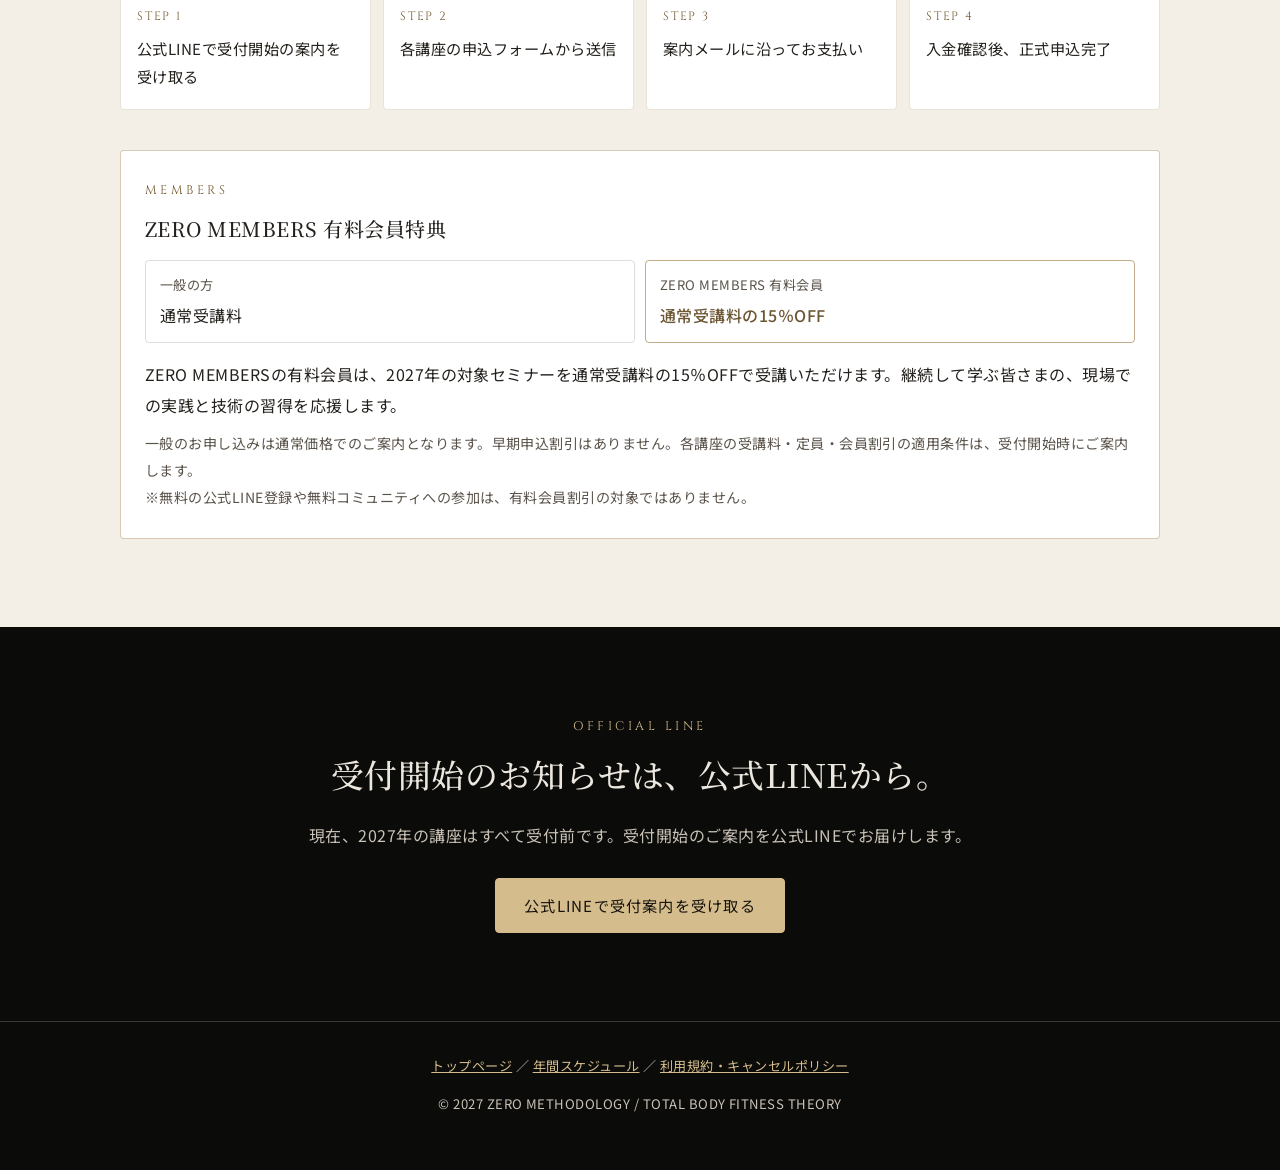
==== commit d7011961: "受付期間（受付開始から1週間）を掲載 Co-Authored-By: Claude Opus 5.5 <noreply@anthropic.com>" ====
--- a/index.html
+++ b/index.html
@@ -395,7 +395,7 @@
   <div class="wrap">
     <p class="eyebrow">ENTRY</p>
     <h2>受付開始時期と、お申し込みの流れ</h2>
-    <p class="lead">各講座の受付は、開催月の2ヶ月前に開始します（例：1月の講座は2026年11月、12月の講座は2027年10月）。受付開始のお知らせは公式LINEでお届けします。</p>
+    <p class="lead">各講座の受付は、開催月の2ヶ月前に開始します（例：1月の講座は2026年11月、12月の講座は2027年10月）。受付期間は、受付開始から1週間です（定員に達した場合は、期間内でも締め切ることがあります）。受付開始のお知らせは公式LINEでお届けします。</p>
     <div class="release"><div class="rel"><div class="when">2026年11月</div><div>1月の講座</div><ul><li><a href="seminars/hands/">ZERO式-ハンドベースコンディショニング</a></li></ul></div><div class="rel"><div class="when">2026年12月</div><div>2月の講座</div><ul><li><a href="seminars/kiwami/">ZERO式-ヘッドコンディショニング極</a></li></ul></div><div class="rel"><div class="when">2027年1月</div><div>3月の講座</div><ul><li><a href="seminars/foot/">ZERO式-フットベースコンディショニング</a></li></ul></div><div class="rel"><div class="when">2027年2月</div><div>4月の講座</div><ul><li><a href="seminars/posture/">ZERO式-美姿勢コンディショニング</a></li></ul></div><div class="rel"><div class="when">2027年3月</div><div>5月の講座</div><ul><li><a href="seminars/keiraku/">ZERO式-経絡ストレッチ</a></li></ul></div><div class="rel"><div class="when">2027年4月</div><div>6月の講座</div><ul><li><a href="seminars/bikyaku/">ZERO式-美脚美尻コンディショニング</a></li></ul></div><div class="rel"><div class="when">2027年5月</div><div>7月の講座</div><ul><li><a href="seminars/gasshuku/">ZERO式-ボディメイク・コンディショニング合宿</a></li></ul></div><div class="rel"><div class="when">2027年6月</div><div>8月の講座</div><ul><li><a href="seminars/naizou/">ZERO式-内臓調整 ― 神経アプローチ</a></li></ul></div><div class="rel"><div class="when">2027年7月</div><div>9月の講座</div><ul><li><a href="seminars/kansetsu-basic/">ZERO式-関節調整法 BASIC</a></li></ul></div><div class="rel"><div class="when">2027年8月</div><div>10月の講座</div><ul><li><a href="seminars/kansetsu-advance/">ZERO式-関節調整法 ADVANCE</a></li></ul></div><div class="rel"><div class="when">2027年9月</div><div>11月の講座</div><ul><li><a href="seminars/new-course/">ZERO式-ウーマンエイジング・コンディショニング</a></li></ul></div><div class="rel"><div class="when">2027年10月</div><div>12月の講座</div><ul><li><a href="seminars/zero-recovery/">ZERO式-ZERO RECOVERY 第2期</a></li></ul></div></div>
     <ol class="flow">
       <li>公式LINEで受付開始の案内を受け取る</li>
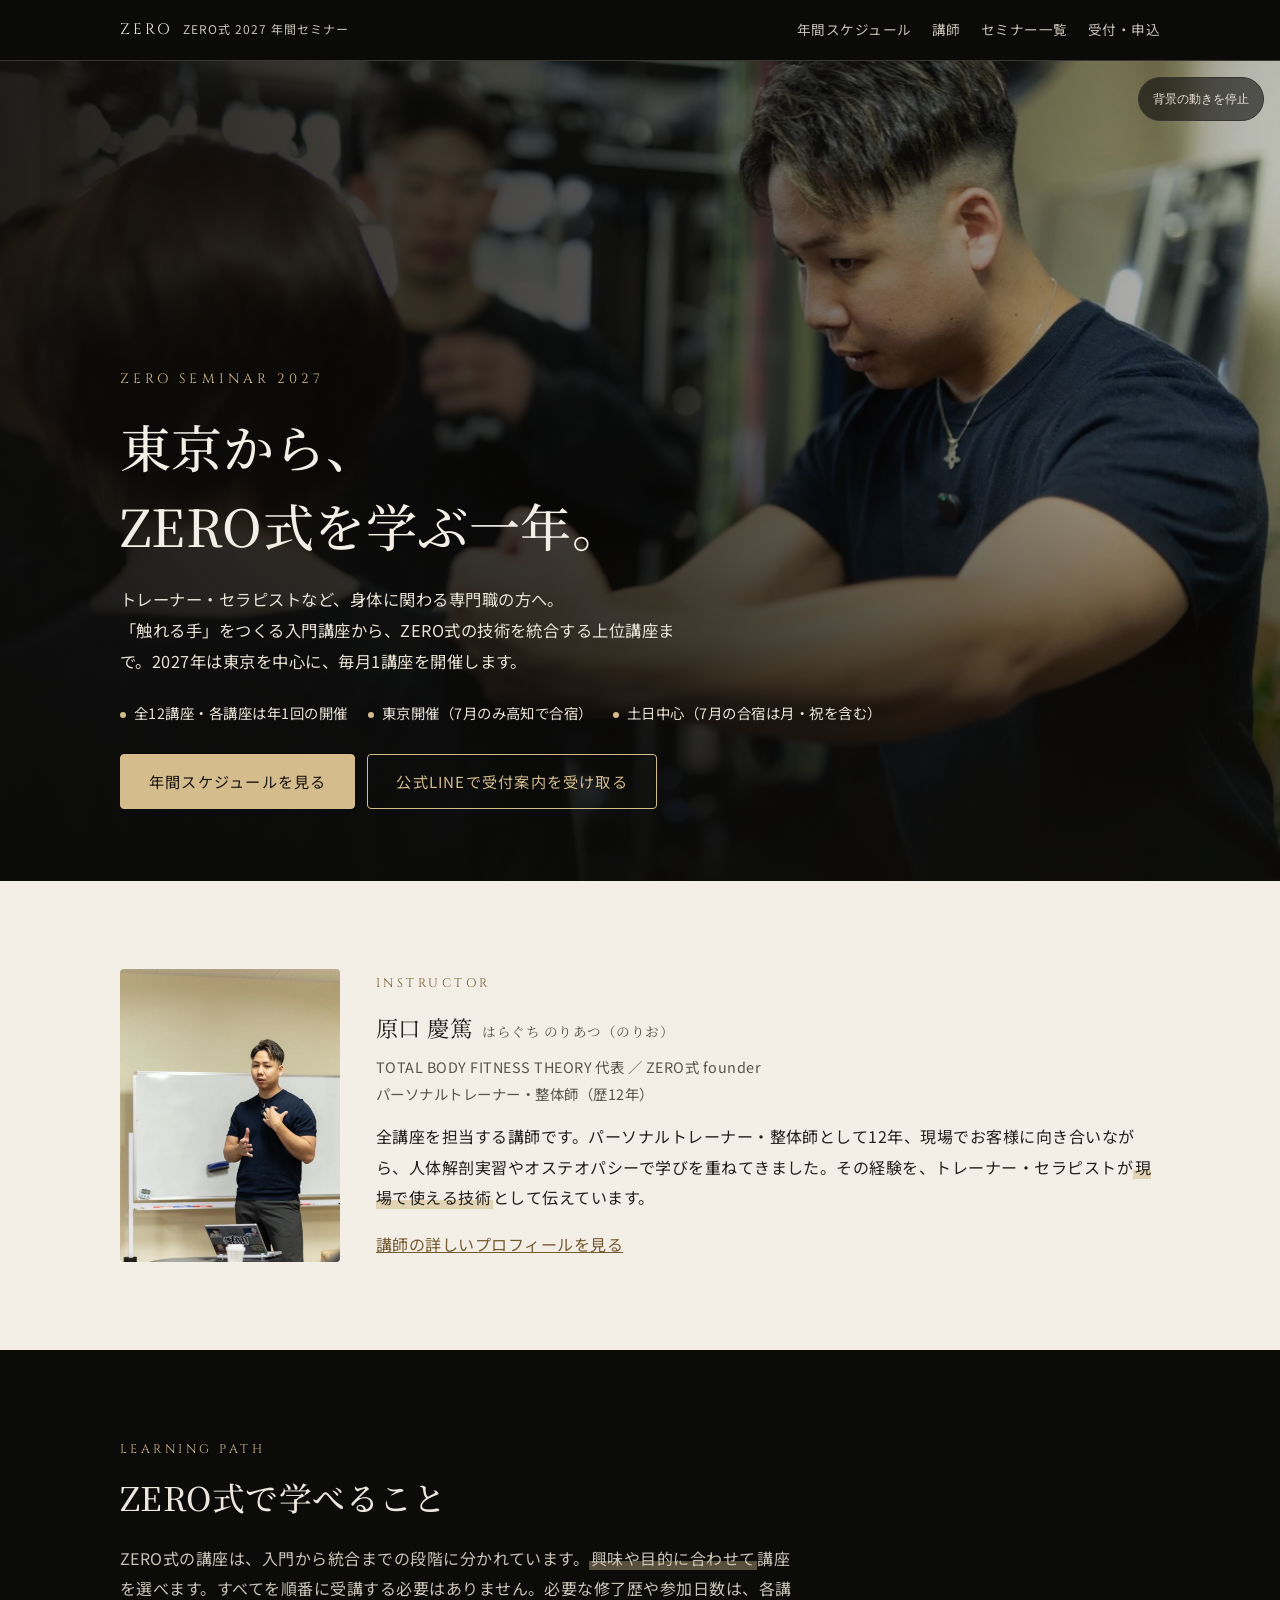
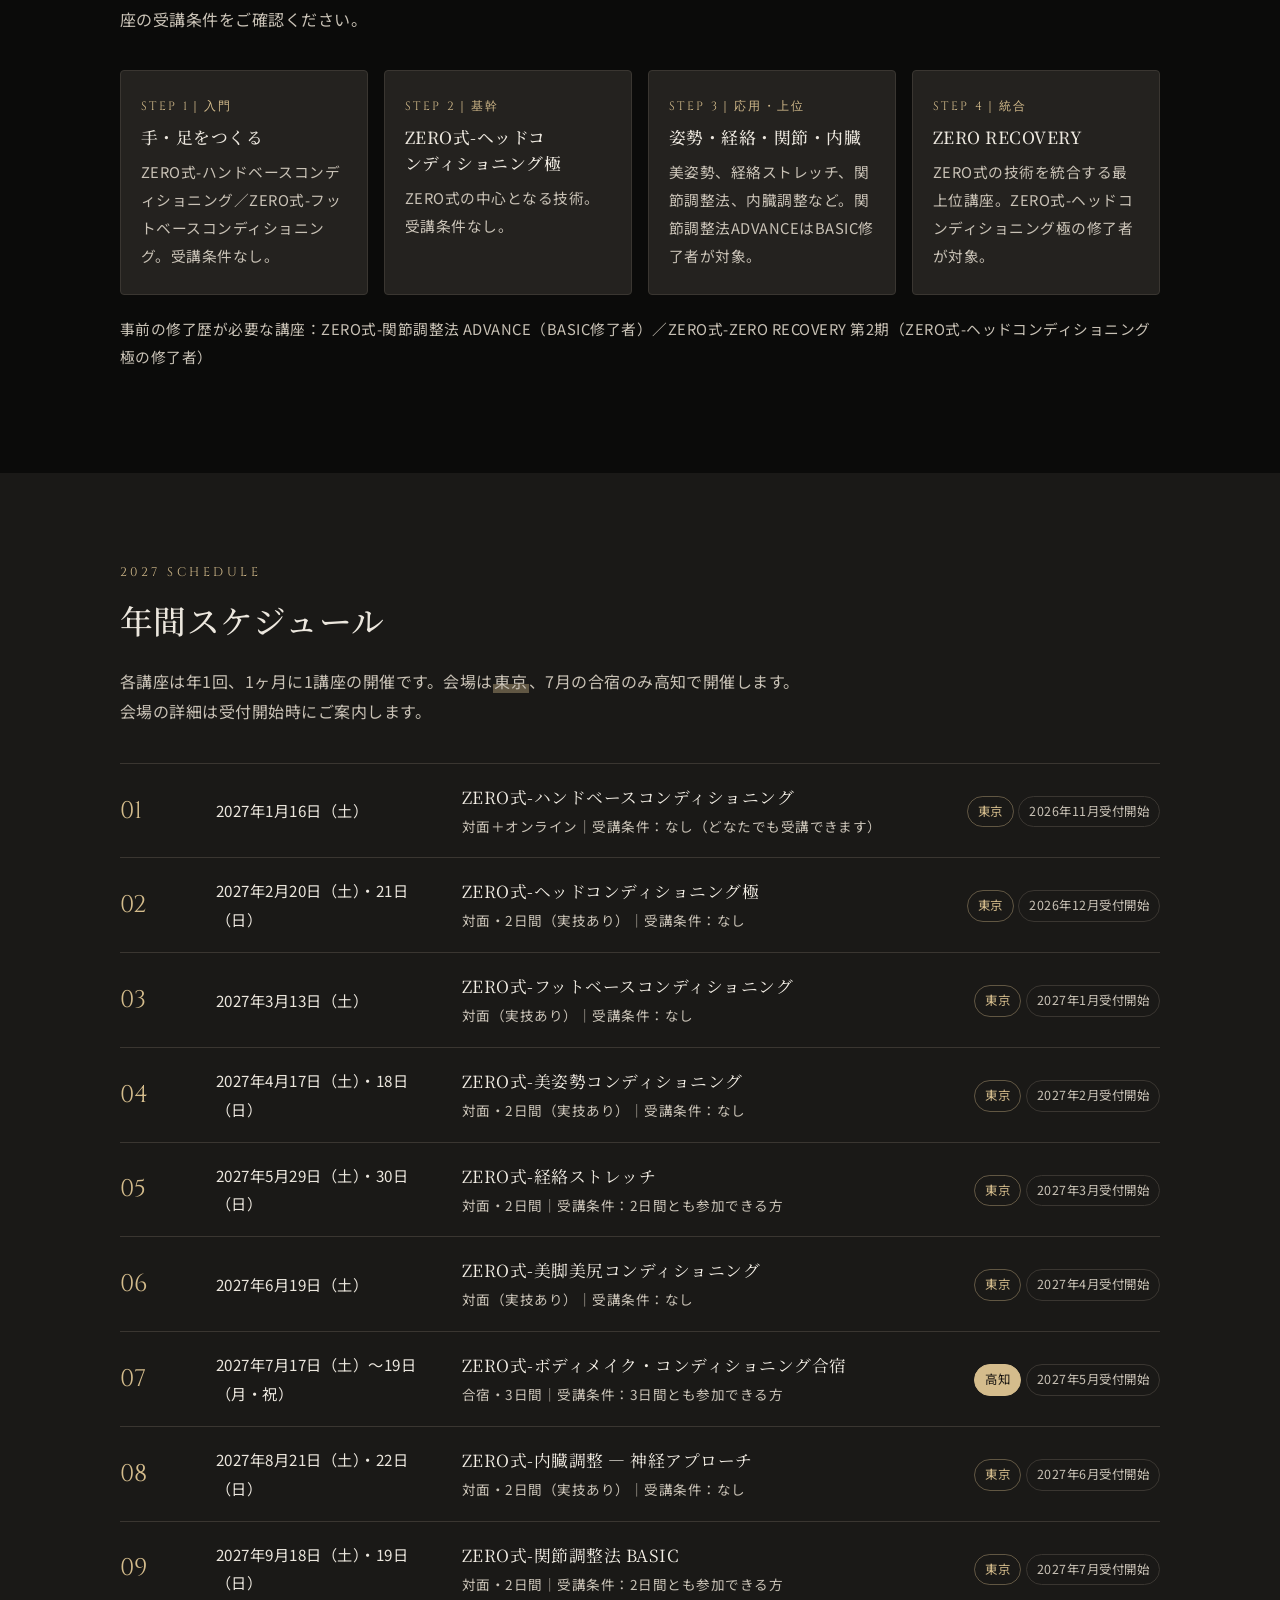
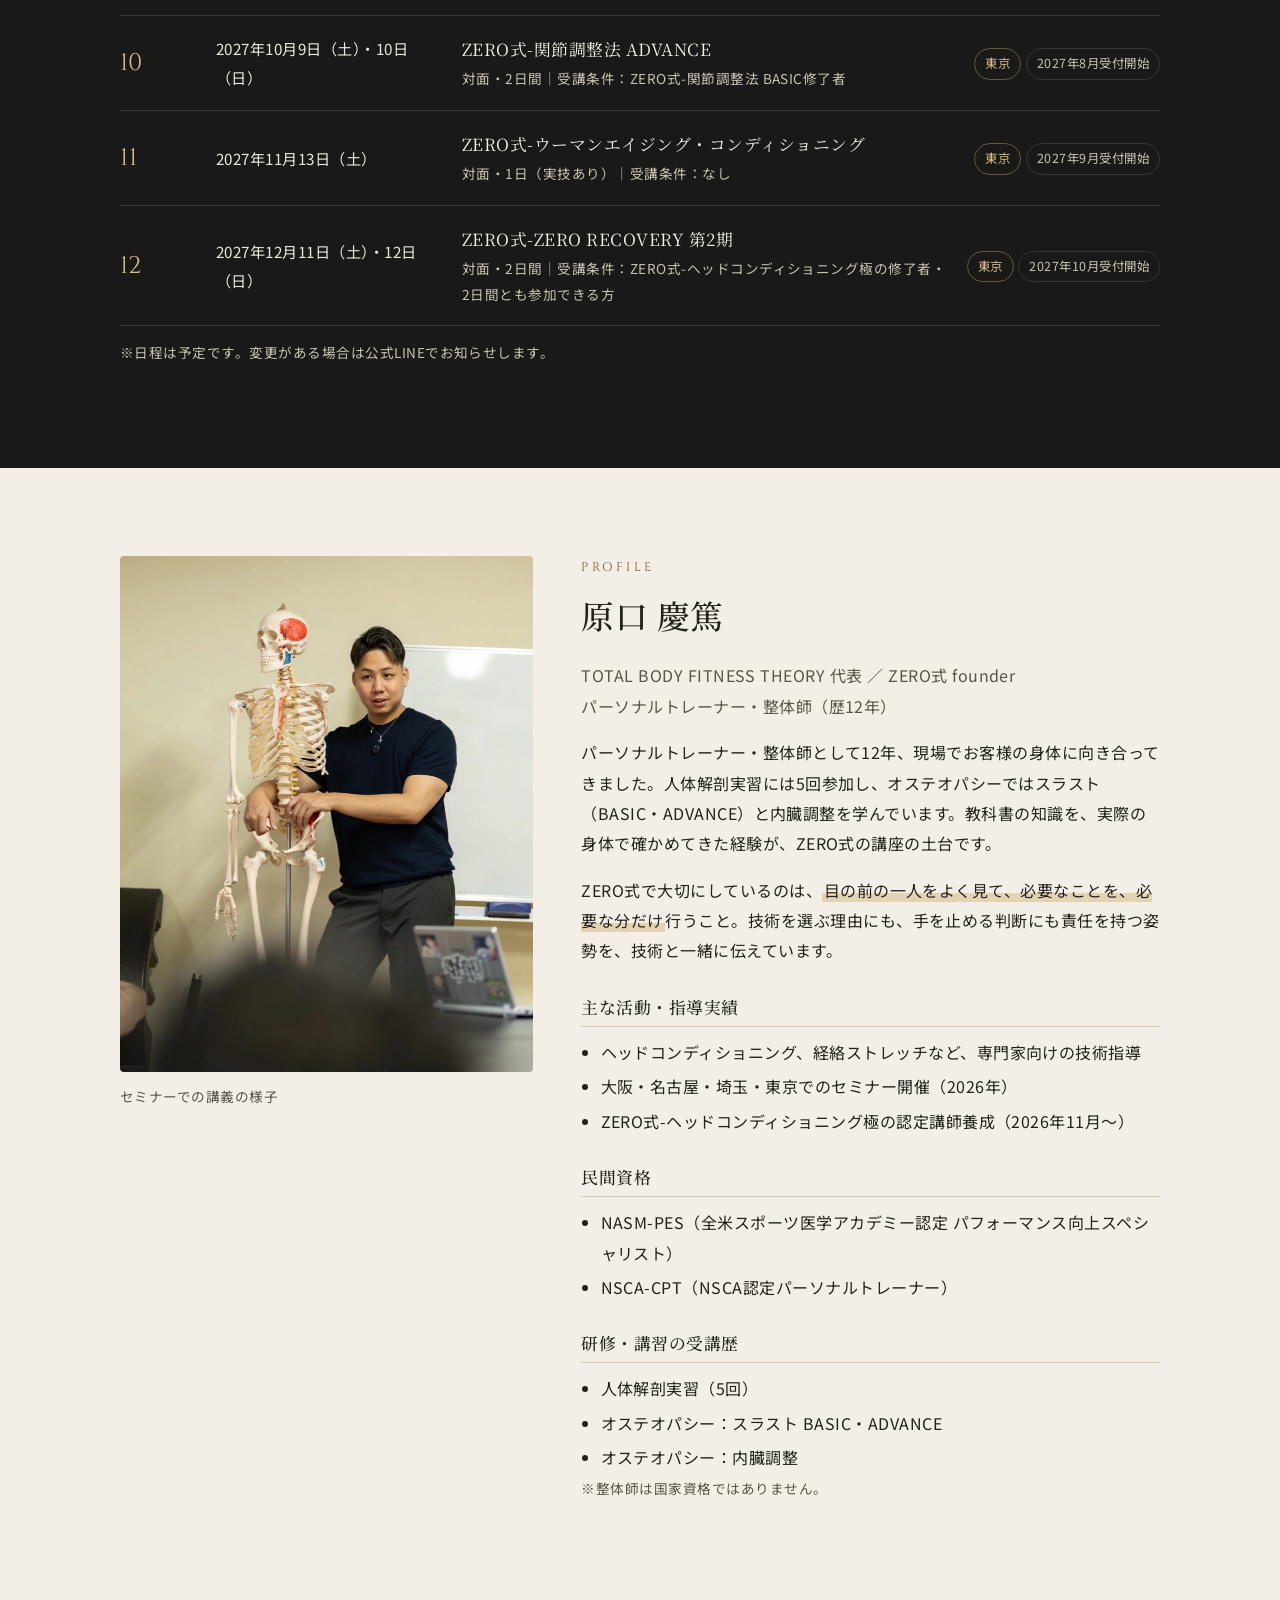
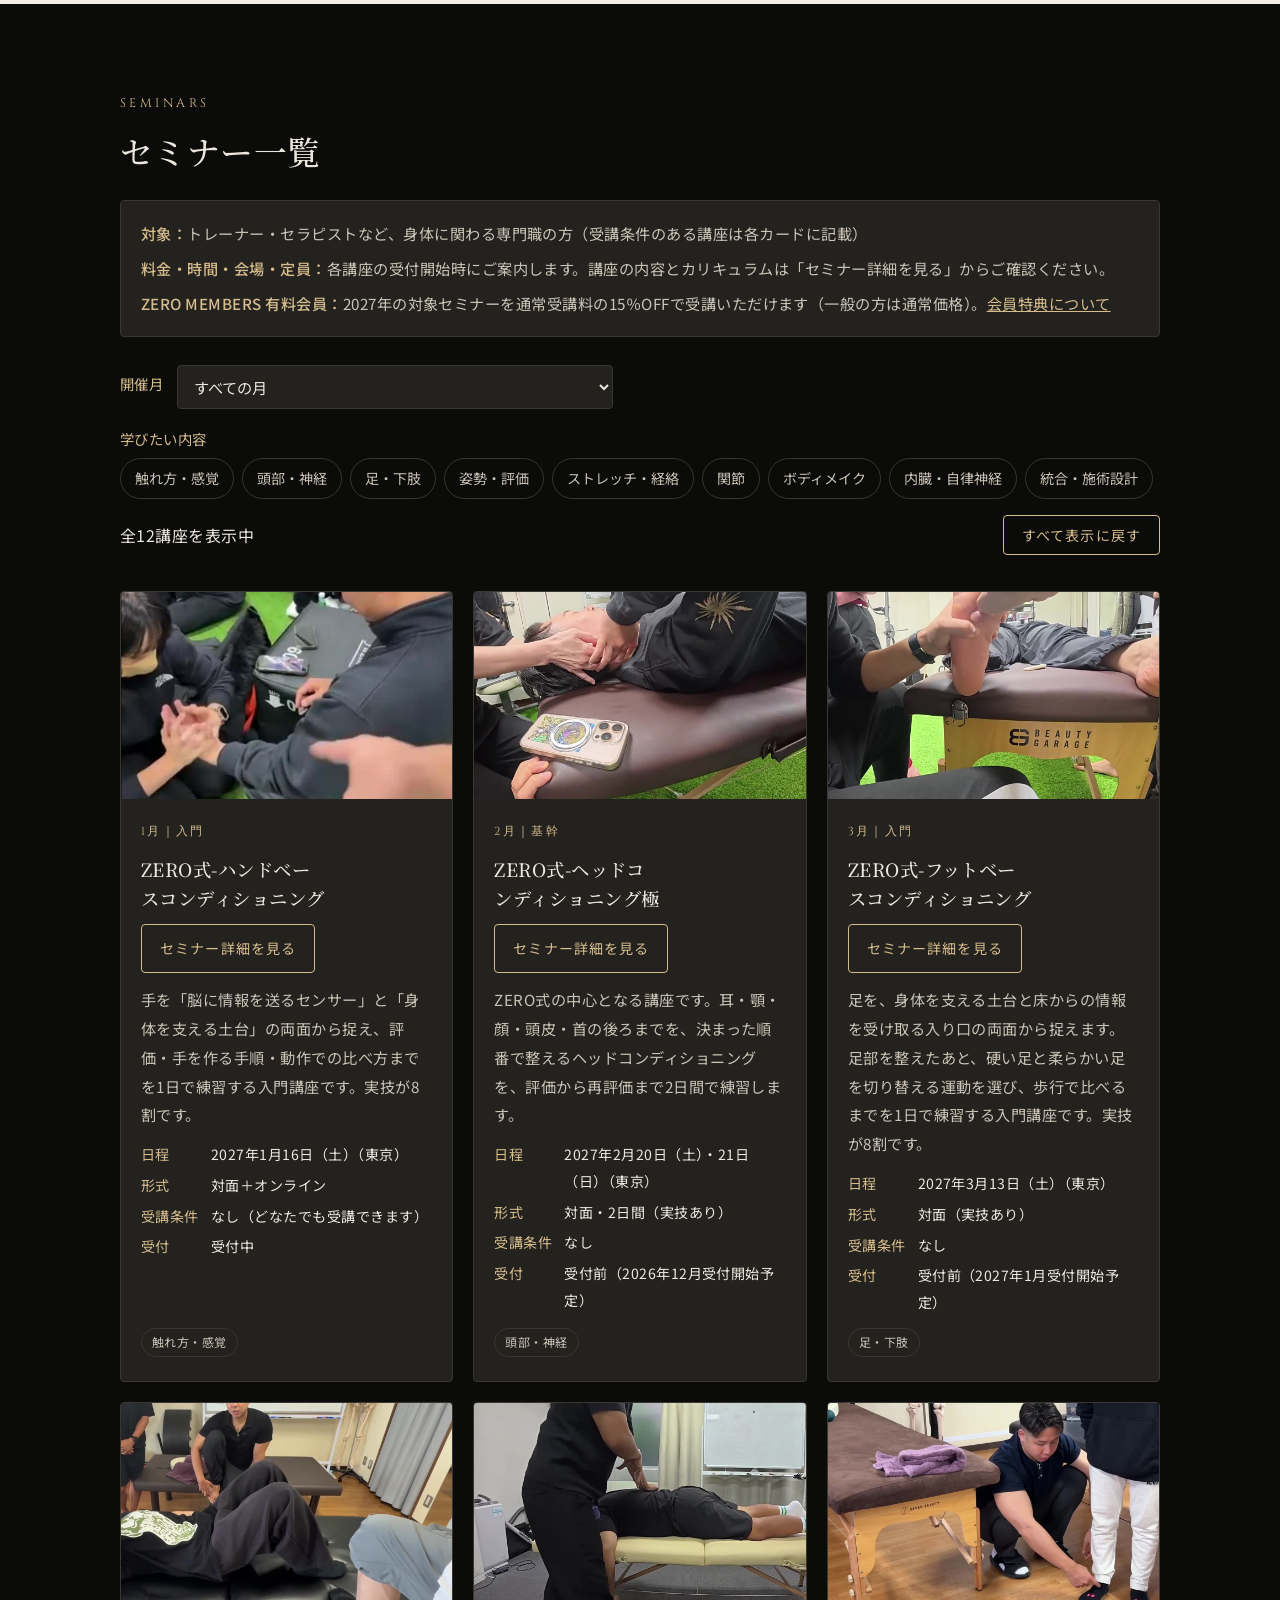
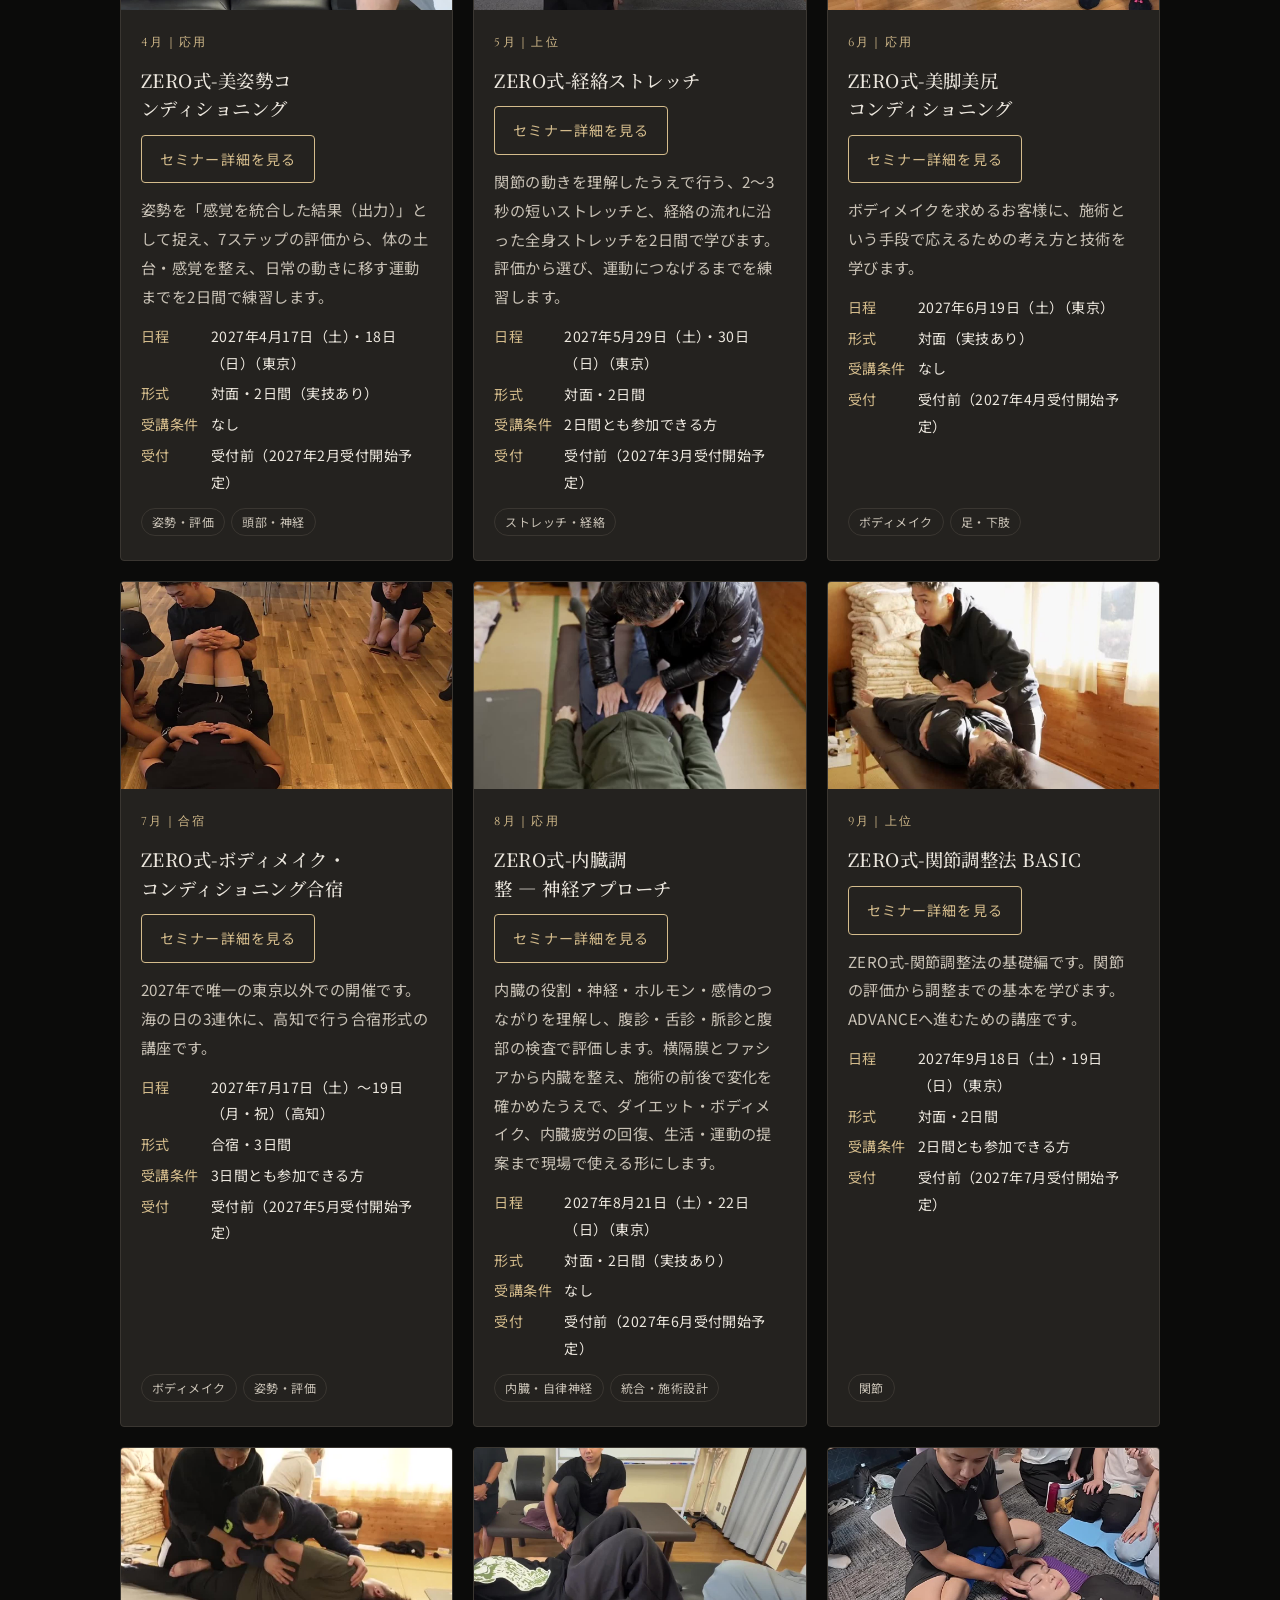
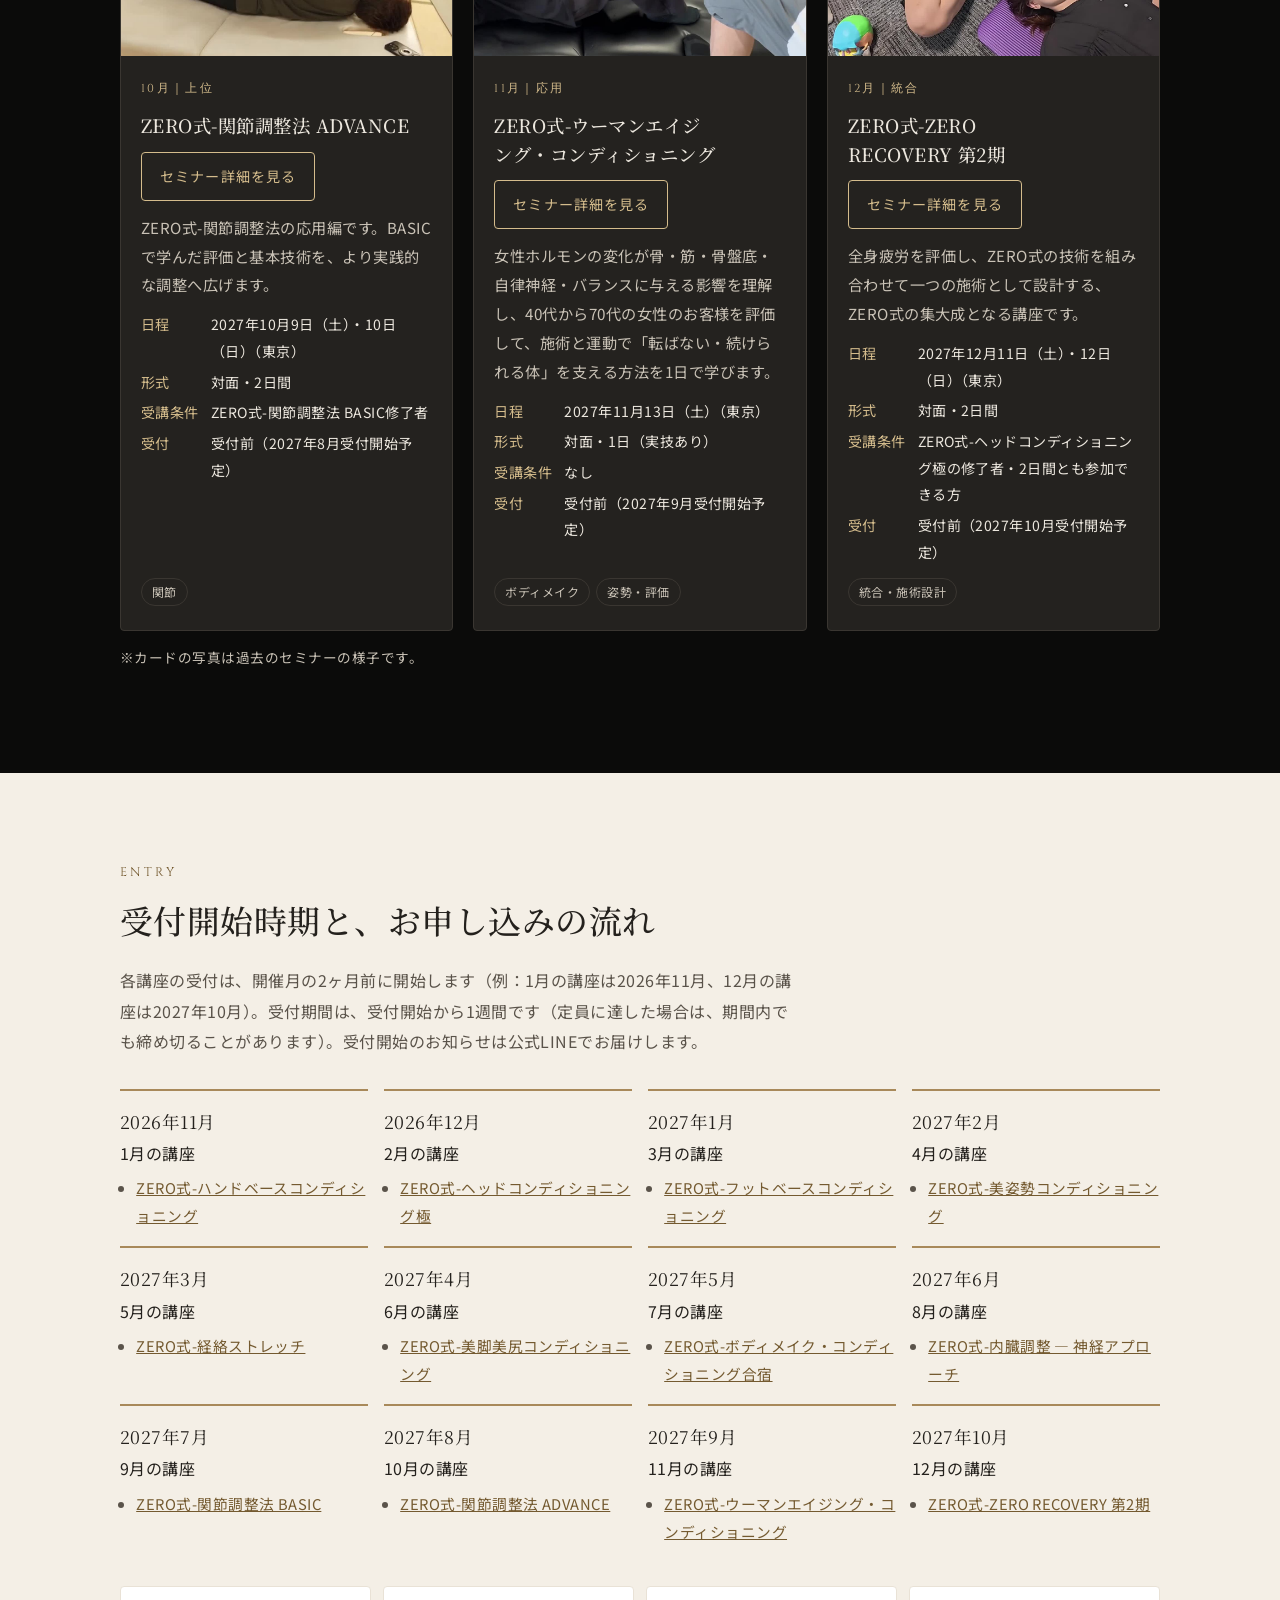
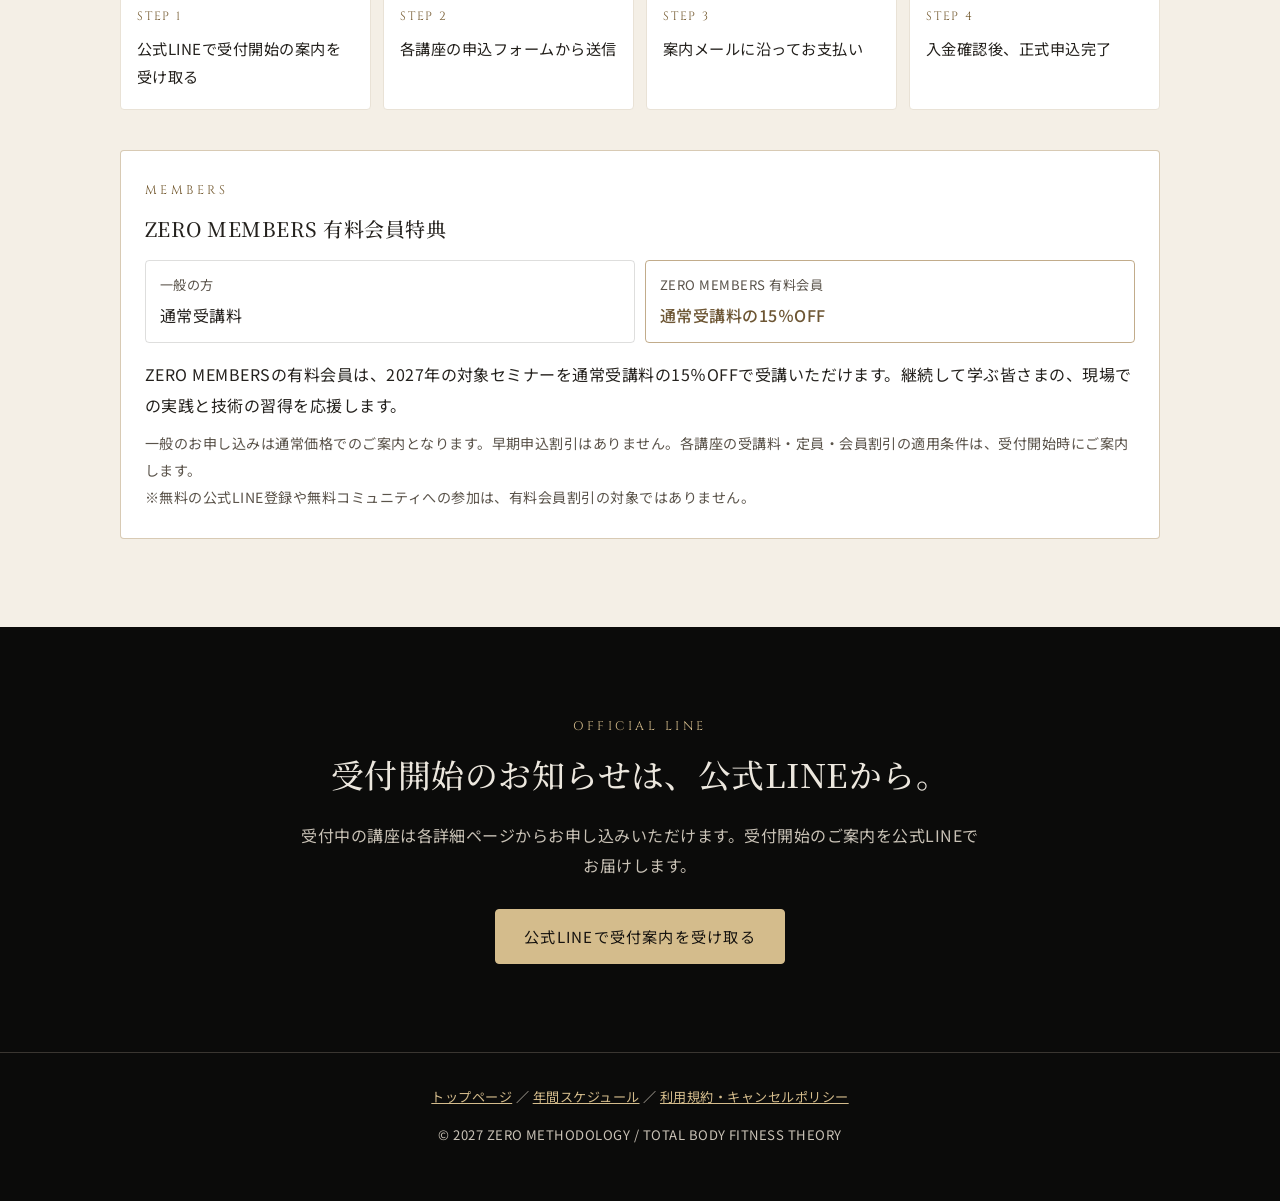
==== commit 8293d61c: "1月 ハンドベースコンディショニングの受付を開始（11月24日まで） Co-Authored-By: Claude Opus 5.5 <noreply@anthropic.com>" ====
--- a/index.html
+++ b/index.html
@@ -204,7 +204,7 @@
       <dt>日程</dt><dd>2027年1月16日（土）（東京）</dd>
       <dt>形式</dt><dd>対面＋オンライン</dd>
       <dt>受講条件</dt><dd>なし（どなたでも受講できます）</dd>
-      <dt>受付</dt><dd>受付前（2026年11月受付開始予定）</dd>
+      <dt>受付</dt><dd>受付中</dd>
     </dl>
     <div class="tags"><span class="tag-topic">触れ方・感覚</span></div>
   </div>
@@ -420,7 +420,7 @@
   <div class="wrap narrow">
     <p class="eyebrow">OFFICIAL LINE</p>
     <h2>受付開始のお知らせは、公式LINEから。</h2>
-    <p class="lead">現在、2027年の講座はすべて受付前です。受付開始のご案内を公式LINEでお届けします。</p>
+    <p class="lead">受付中の講座は各詳細ページからお申し込みいただけます。受付開始のご案内を公式LINEでお届けします。</p>
     <div class="btns"><a class="btn solid" href="https://lin.ee/Tzghten" rel="noopener">公式LINEで受付案内を受け取る</a></div>
   </div>
 </section>
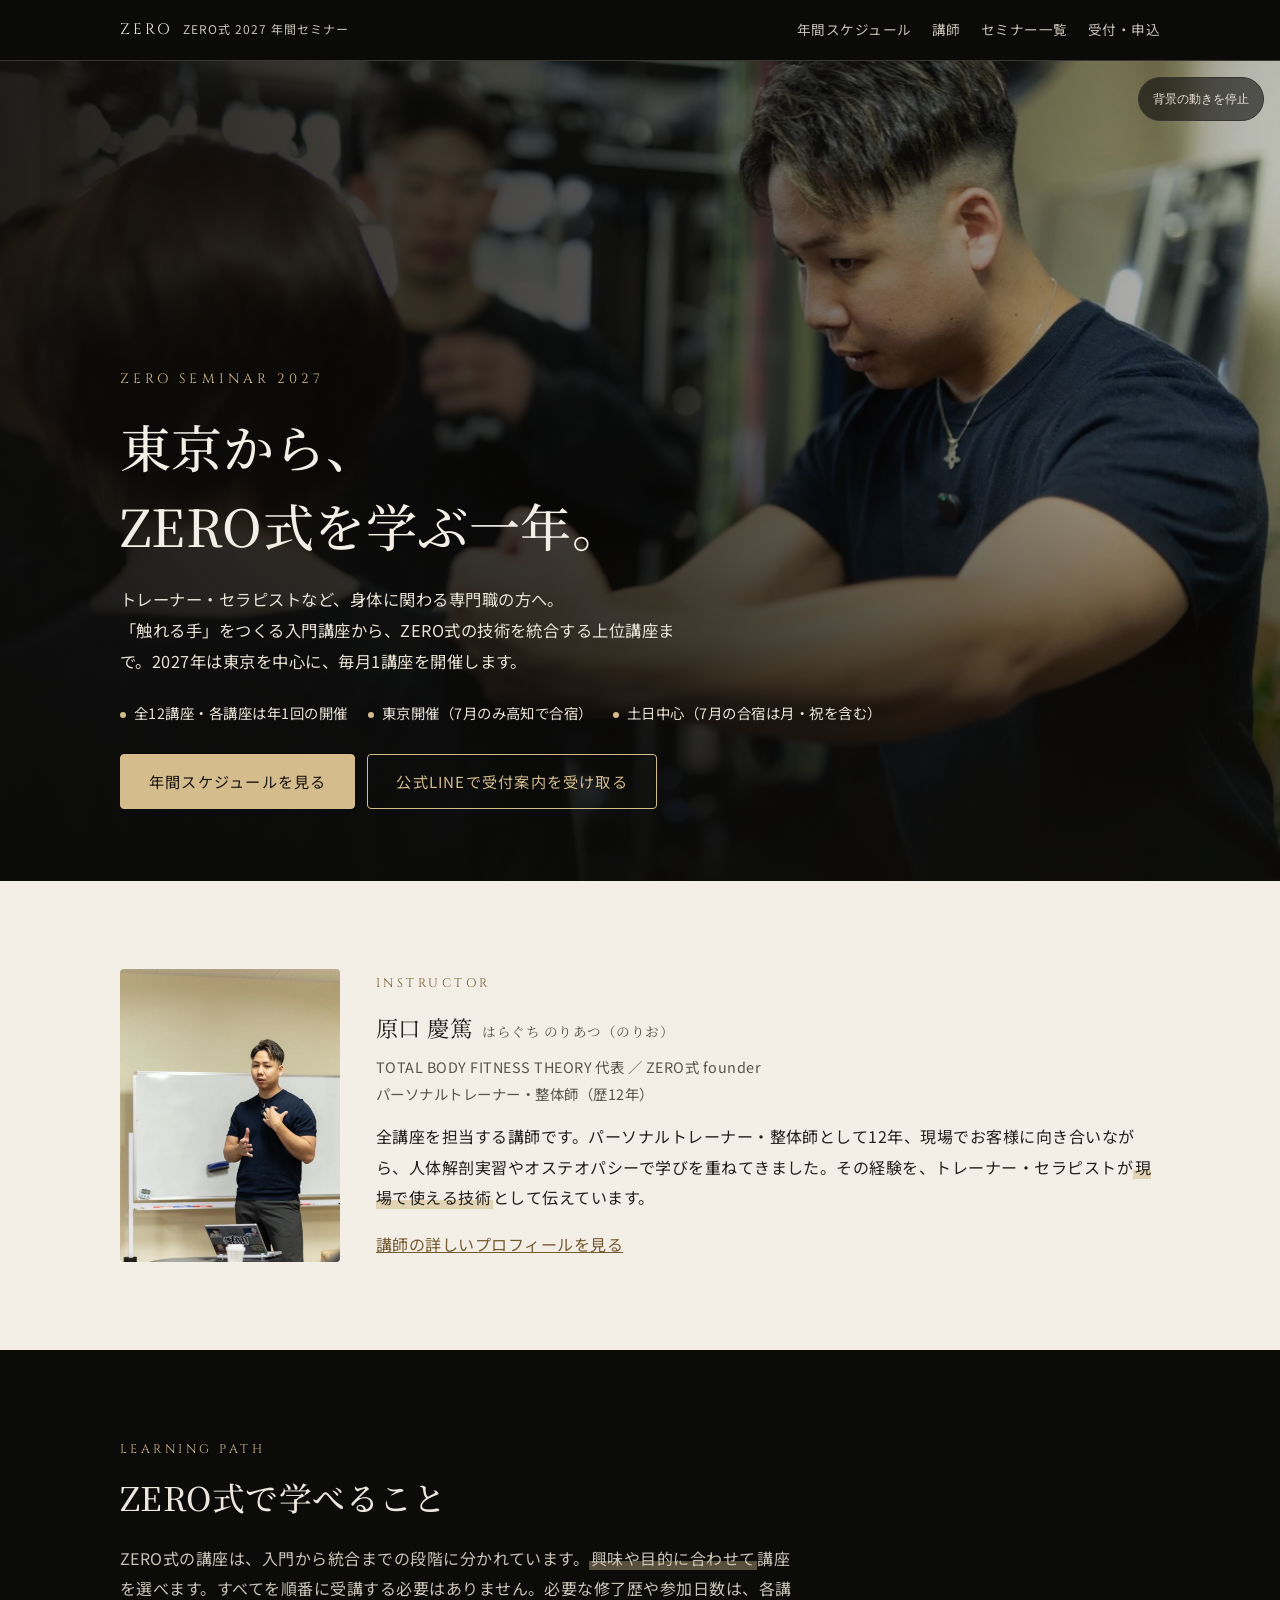
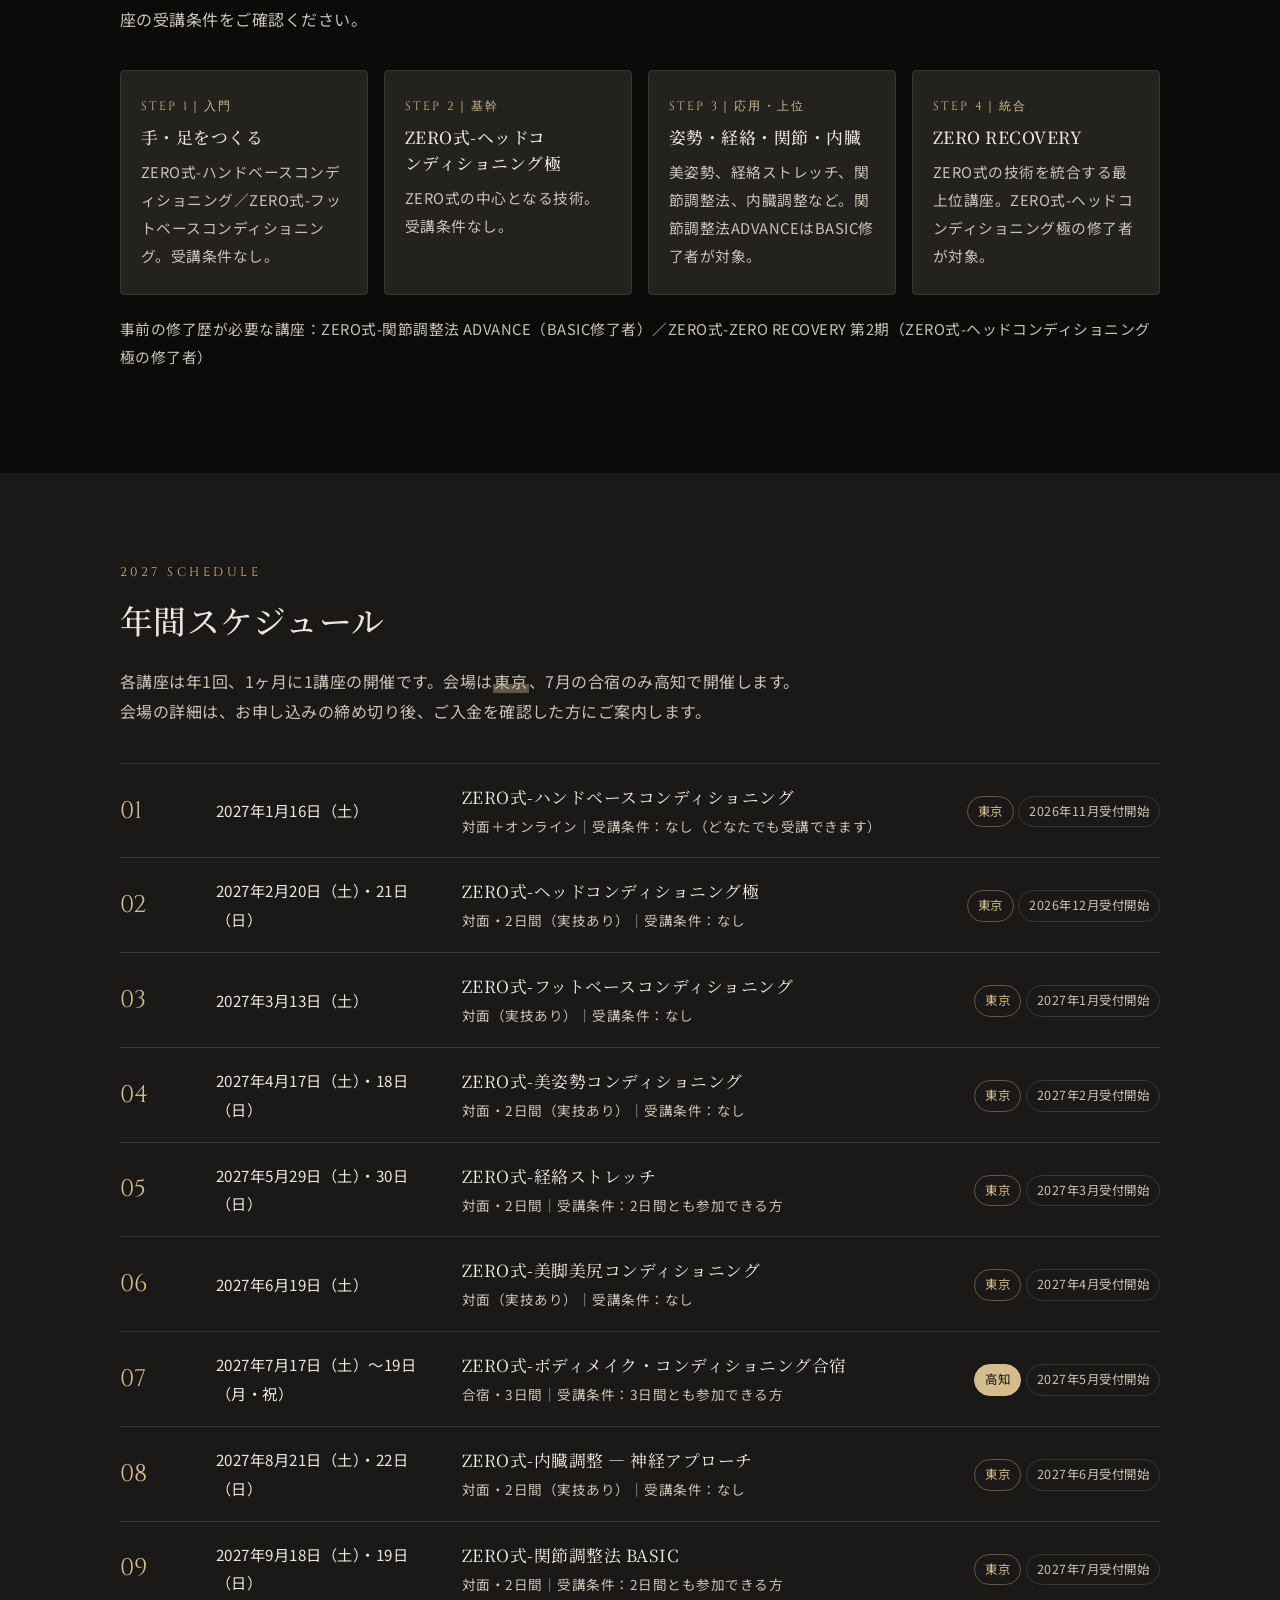
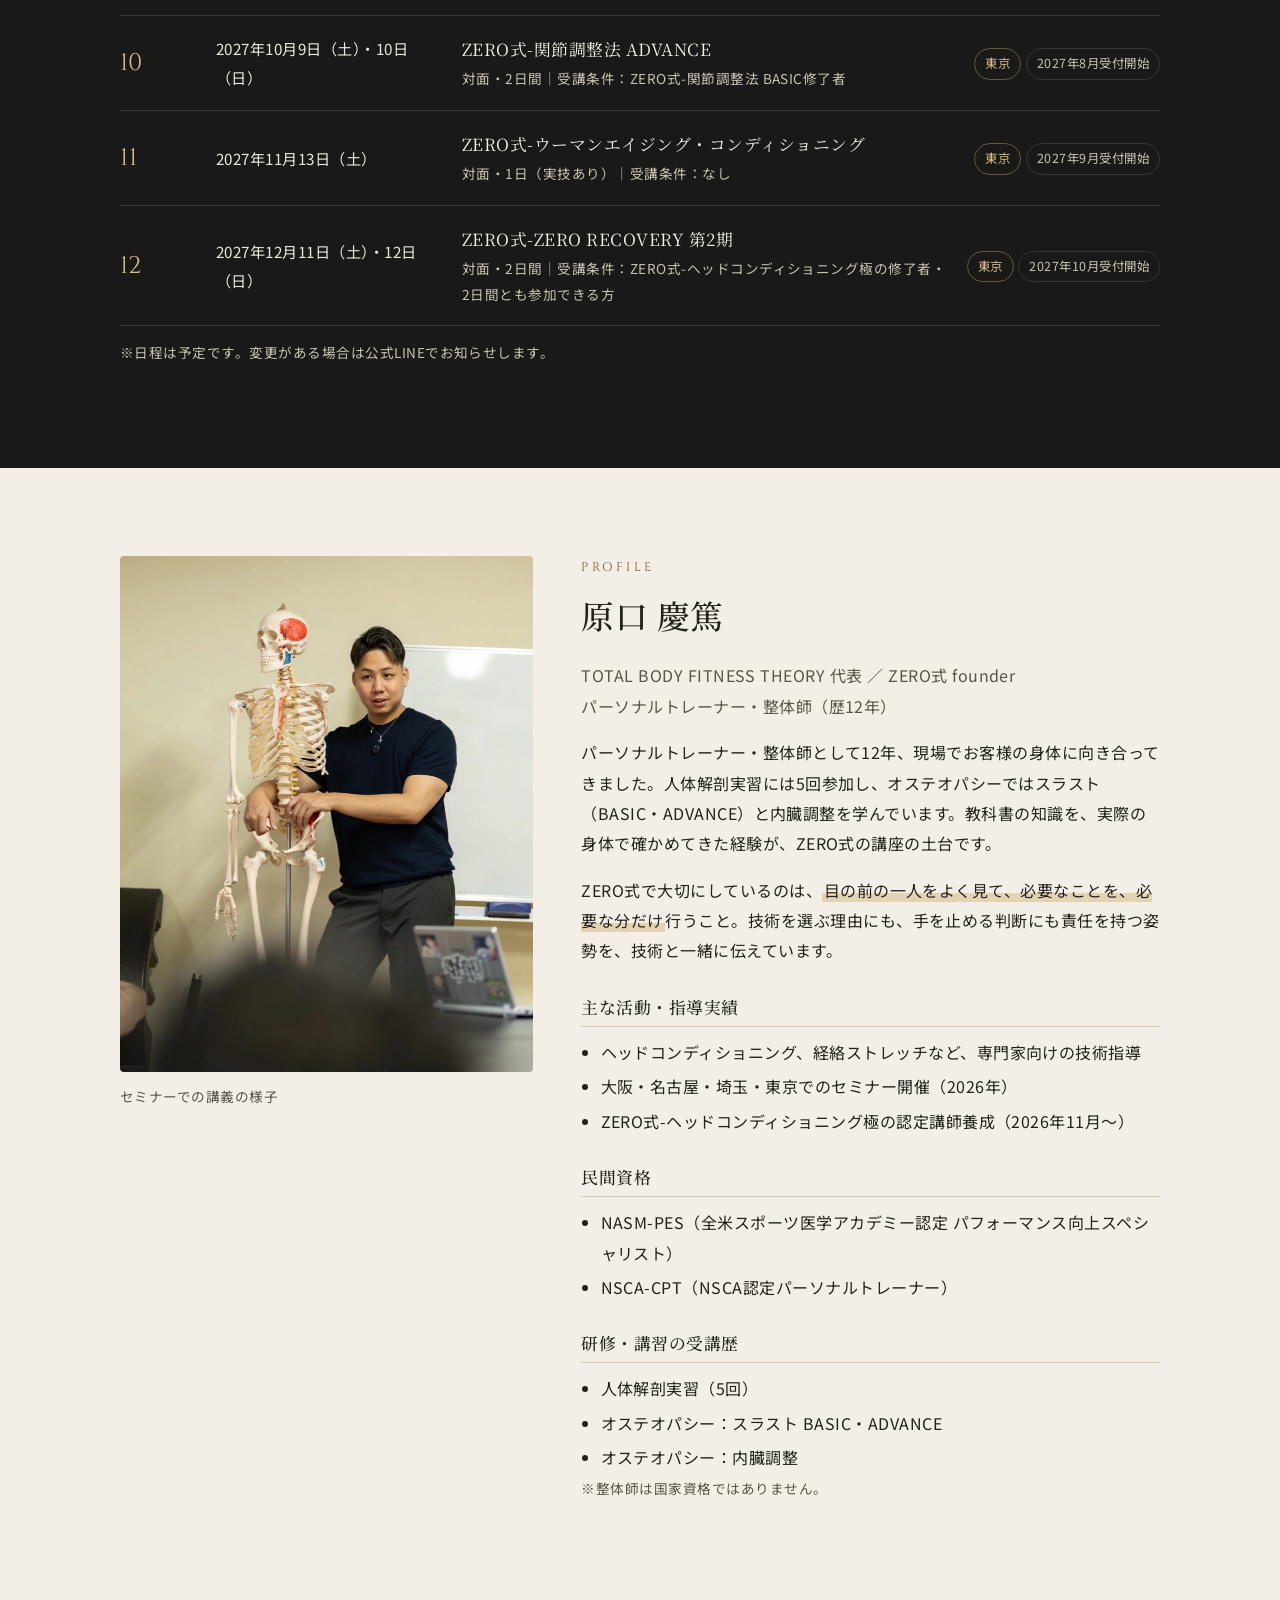
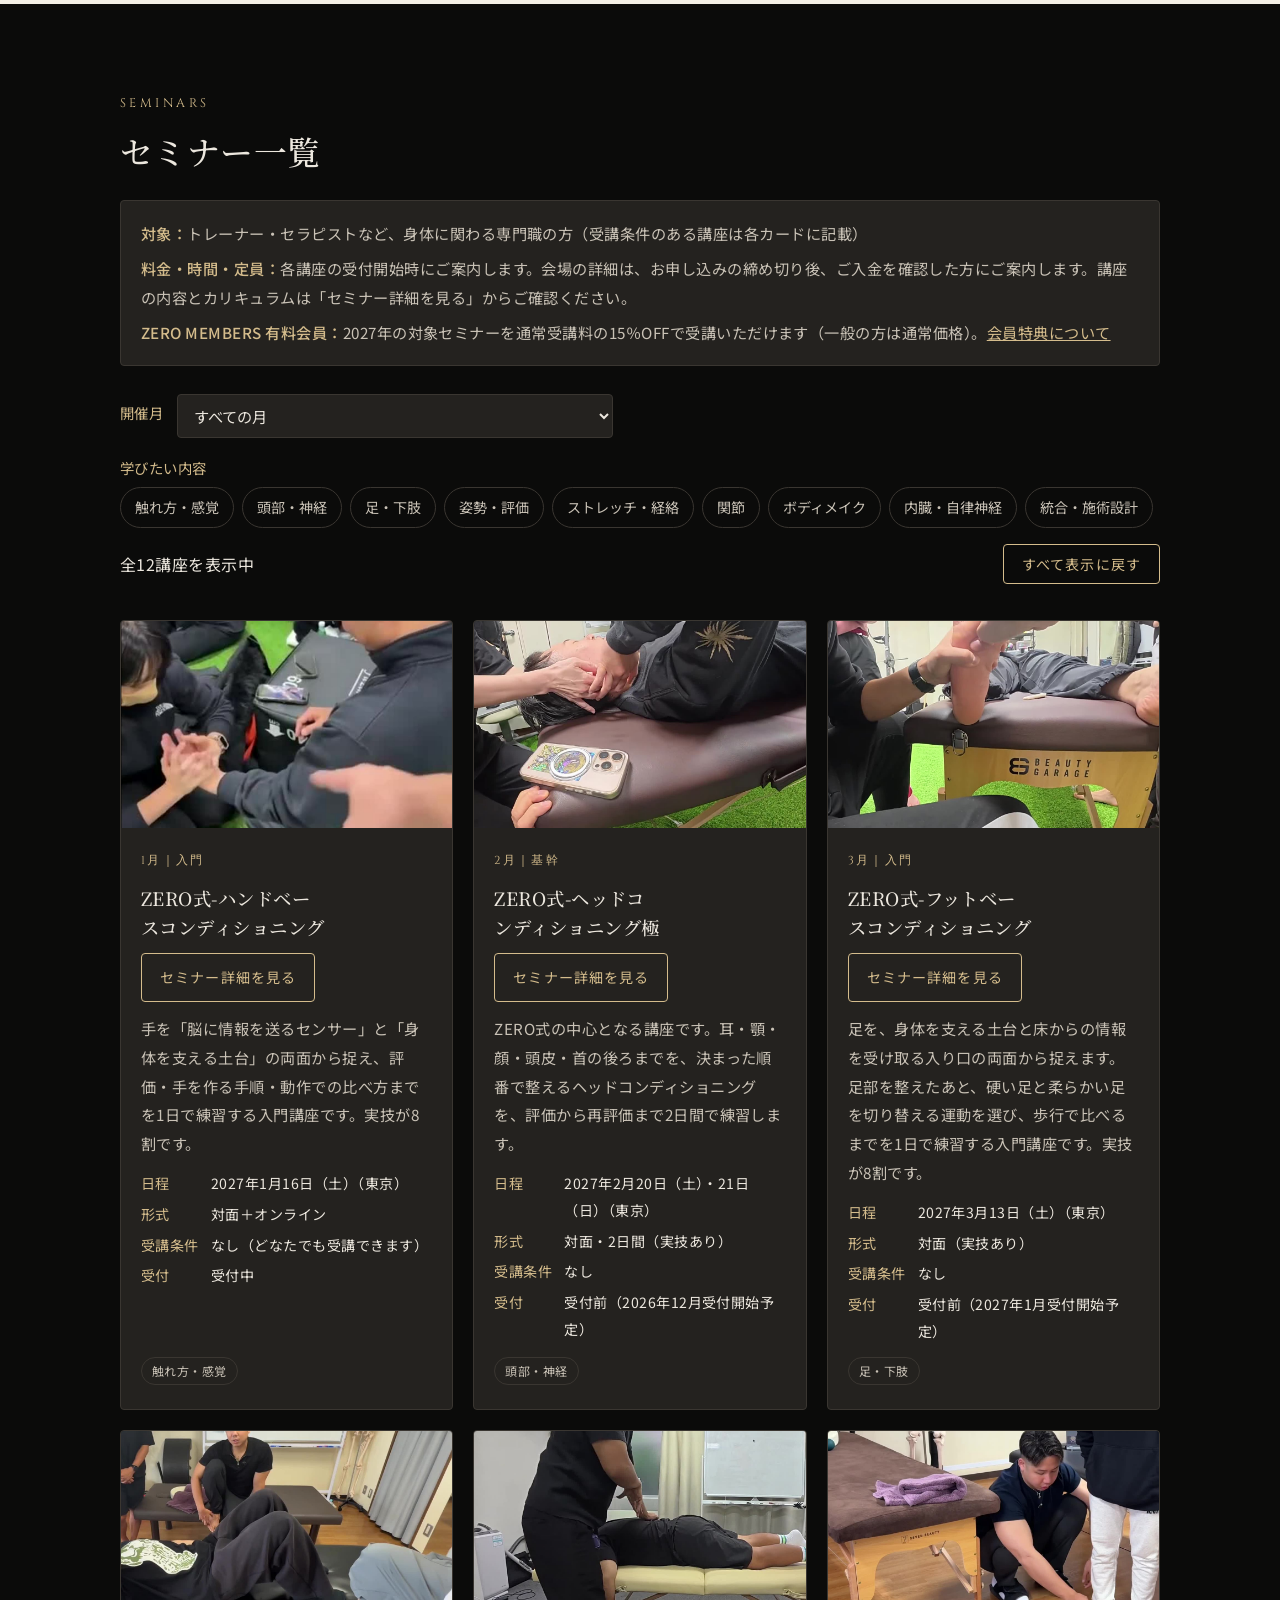
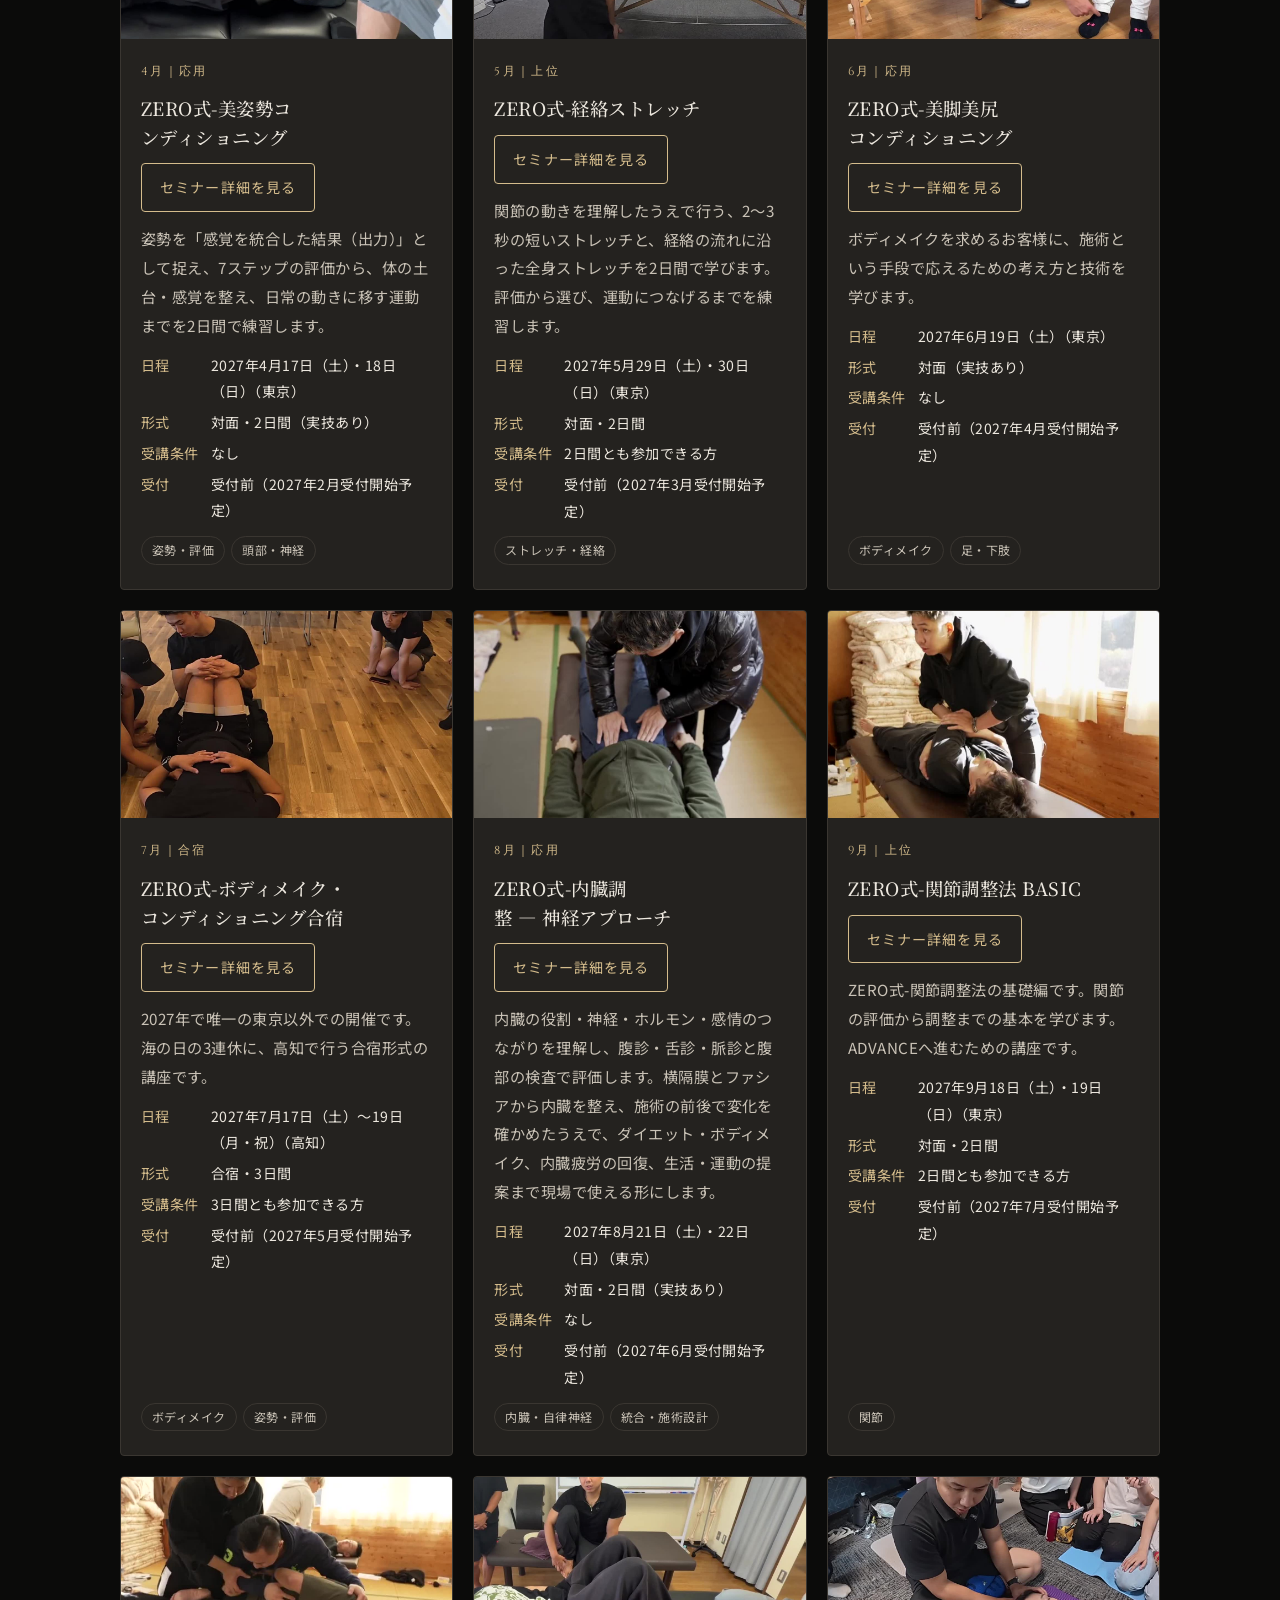
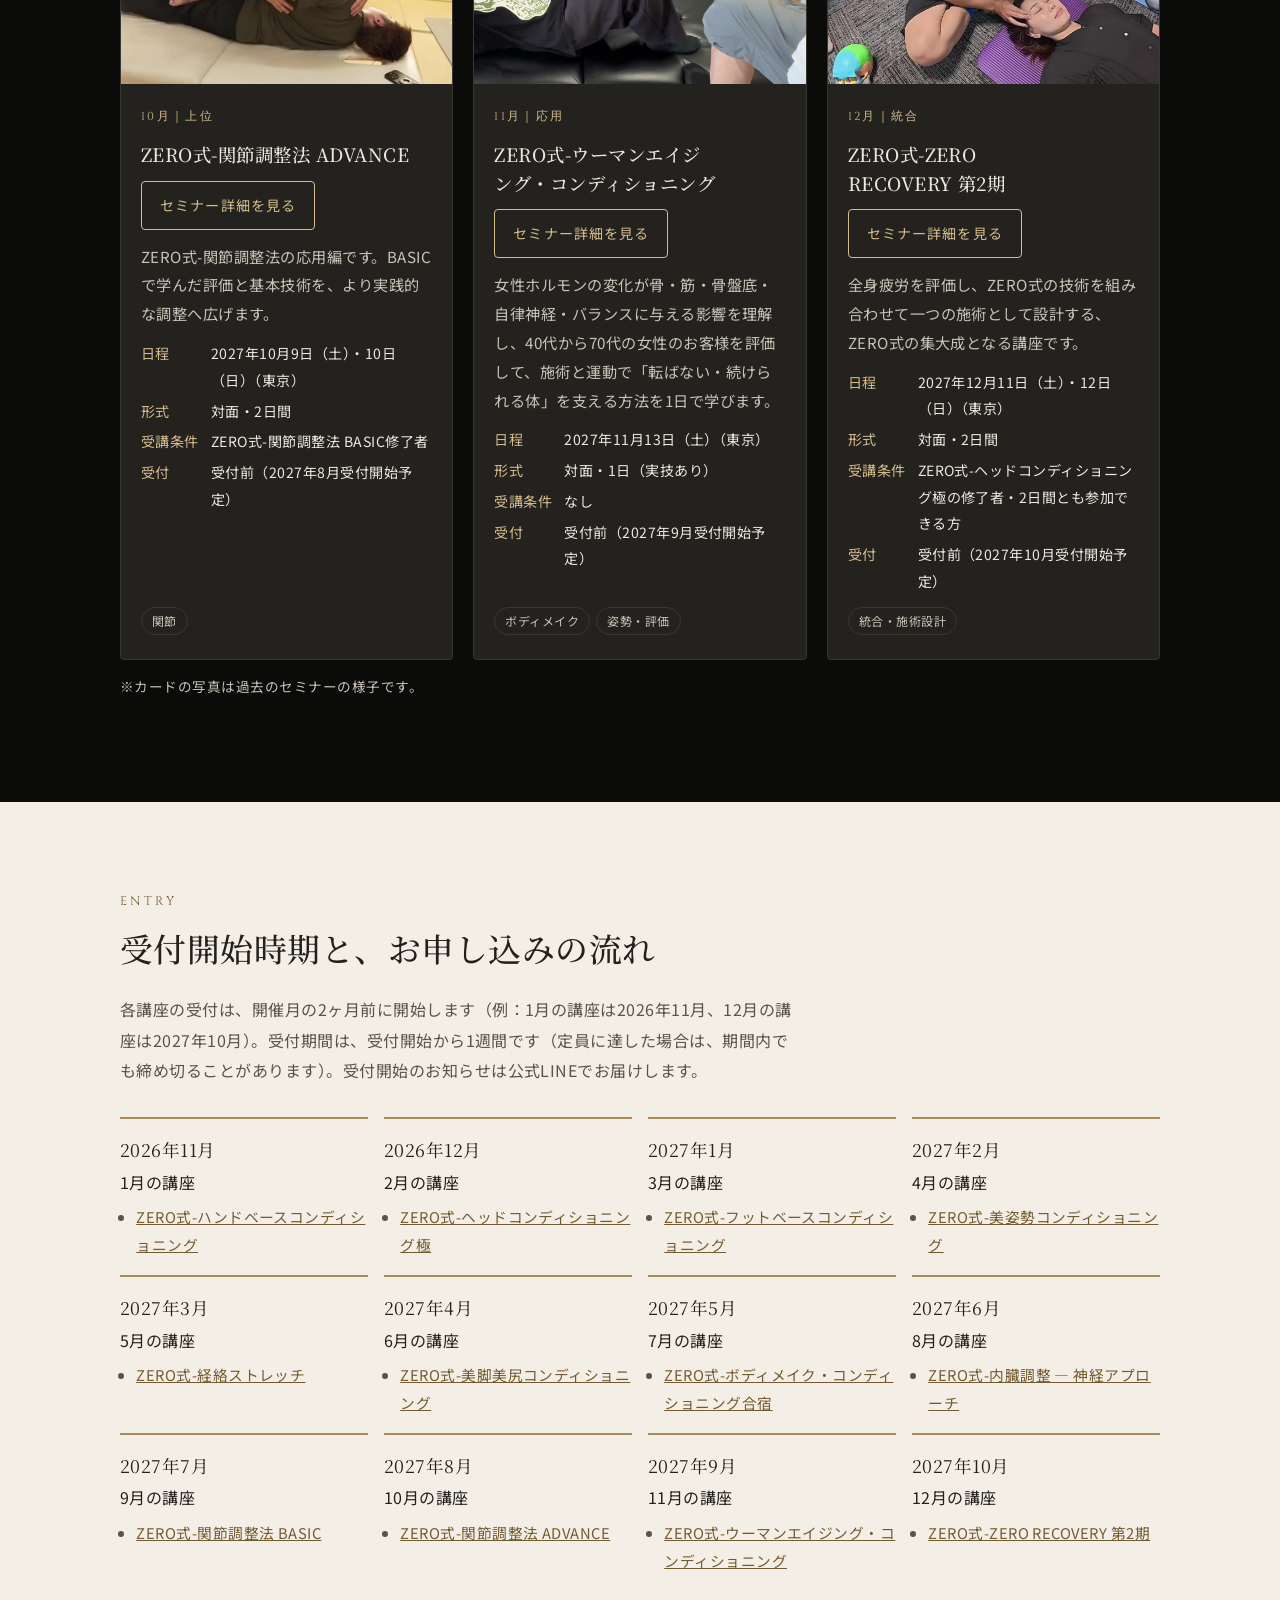
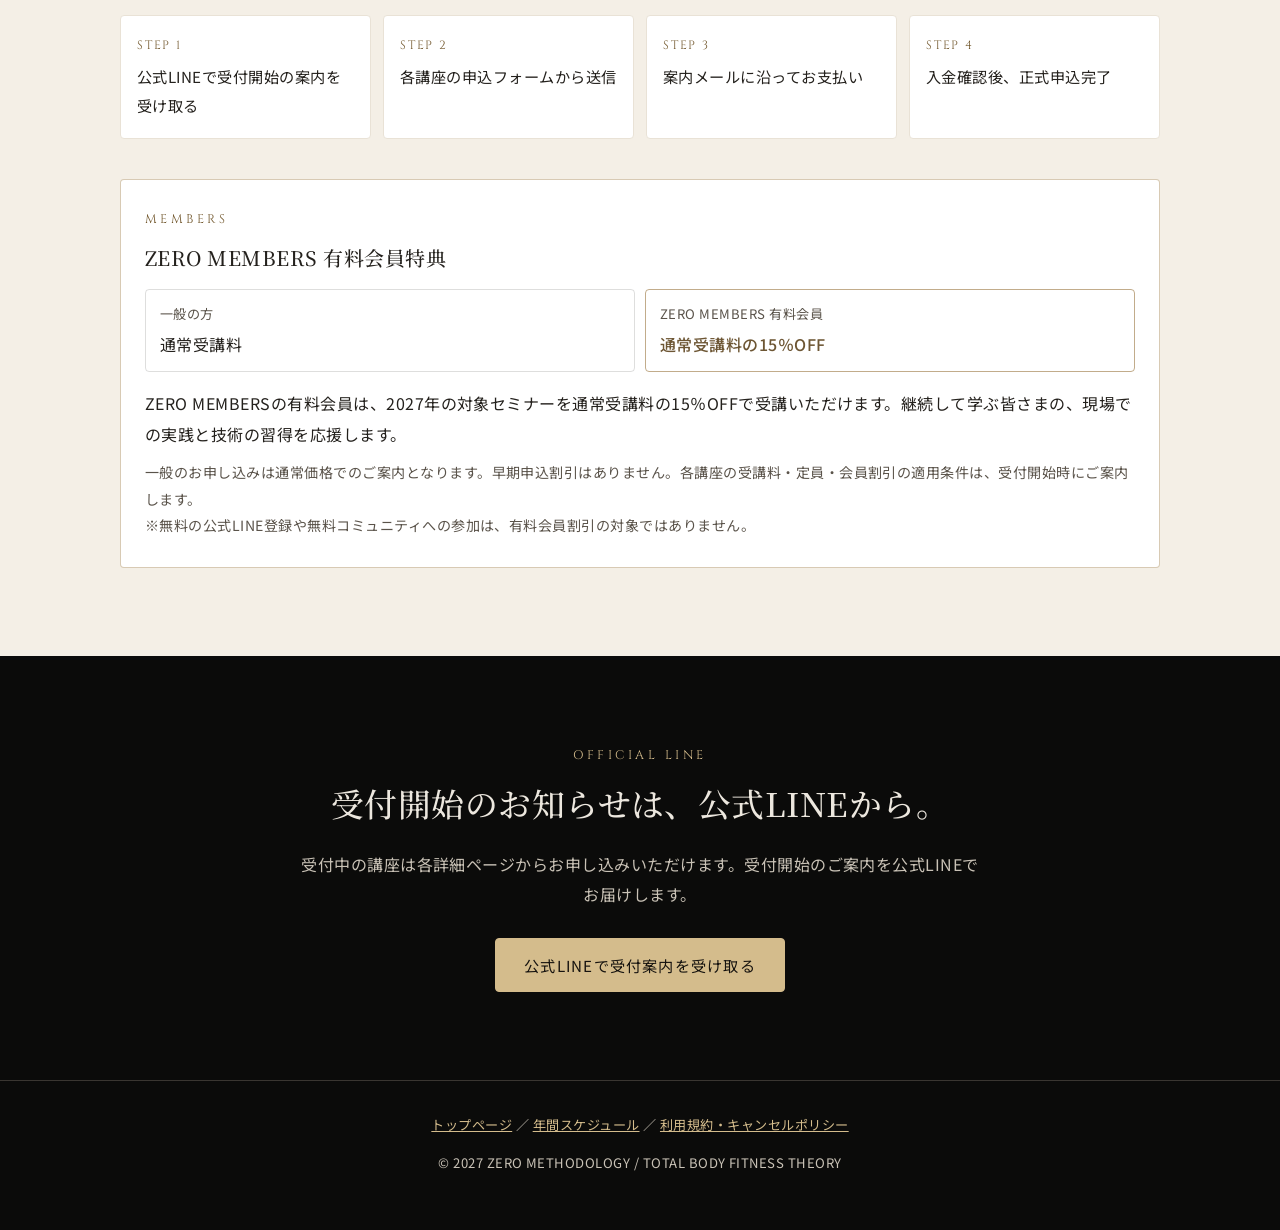
==== commit d64a9fdf: "会場の詳細は申込締切後・入金確認後に案内する旨に変更 Co-Authored-By: Claude Opus 5.5 <noreply@anthropic.com>" ====
--- a/index.html
+++ b/index.html
@@ -76,7 +76,7 @@
   <div class="wrap">
     <p class="eyebrow">2027 SCHEDULE</p>
     <h2>年間スケジュール</h2>
-    <p class="lead">各講座は年1回、1ヶ月に1講座の開催です。会場は<span class="mk">東京</span>、7月の合宿のみ高知で開催します。会場の詳細は受付開始時にご案内します。</p>
+    <p class="lead">各講座は年1回、1ヶ月に1講座の開催です。会場は<span class="mk">東京</span>、7月の合宿のみ高知で開催します。会場の詳細は、お申し込みの締め切り後、ご入金を確認した方にご案内します。</p>
     <div class="sched">
 <div class="row">
   <div class="m">01</div>
@@ -181,7 +181,7 @@
     <h2>セミナー一覧</h2>
     <div class="common-info">
       <p><strong>対象：</strong>トレーナー・セラピストなど、身体に関わる専門職の方（受講条件のある講座は各カードに記載）</p>
-      <p><strong>料金・時間・会場・定員：</strong>各講座の受付開始時にご案内します。講座の内容とカリキュラムは「セミナー詳細を見る」からご確認ください。</p>
+      <p><strong>料金・時間・定員：</strong>各講座の受付開始時にご案内します。会場の詳細は、お申し込みの締め切り後、ご入金を確認した方にご案内します。講座の内容とカリキュラムは「セミナー詳細を見る」からご確認ください。</p>
       <p><strong>ZERO MEMBERS 有料会員：</strong>2027年の対象セミナーを通常受講料の15％OFFで受講いただけます（一般の方は通常価格）。<a href="#members">会員特典について</a></p>
     </div>
     <form class="filter" aria-label="セミナーの絞り込み" hidden>
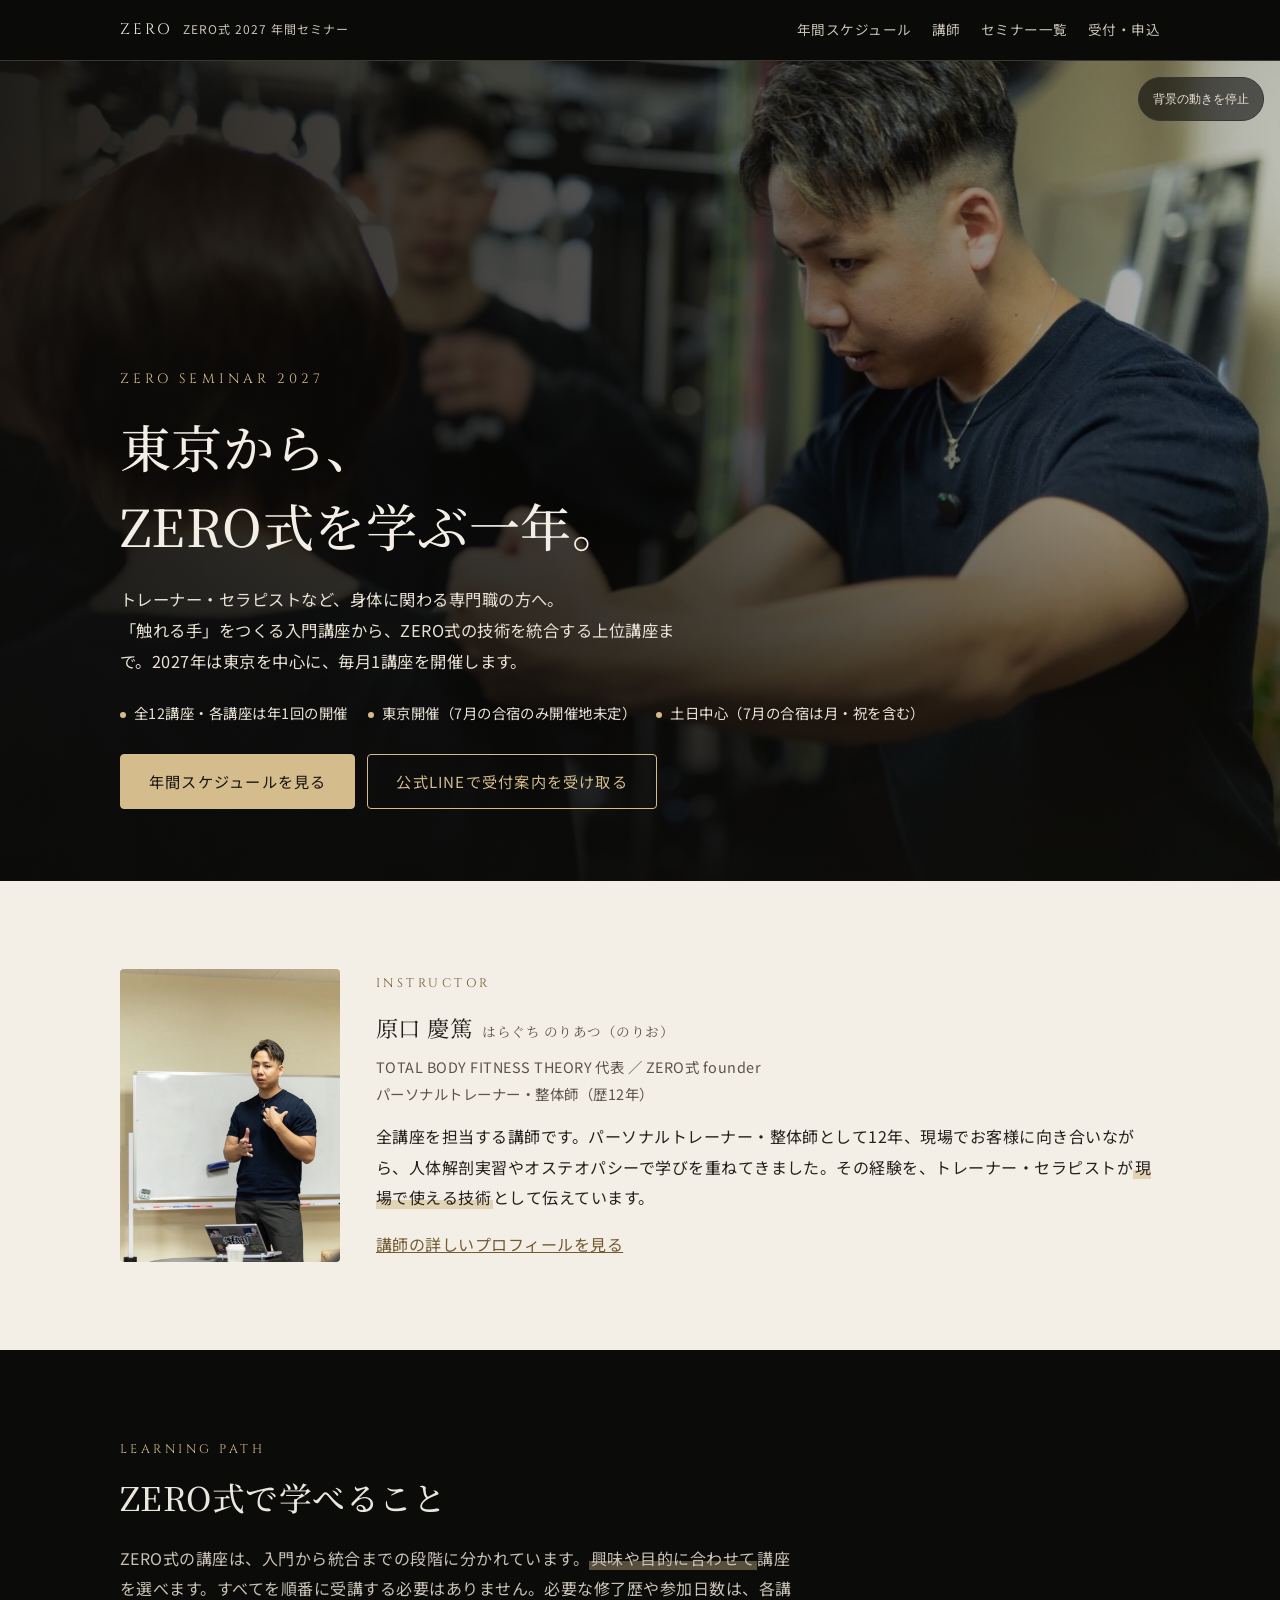
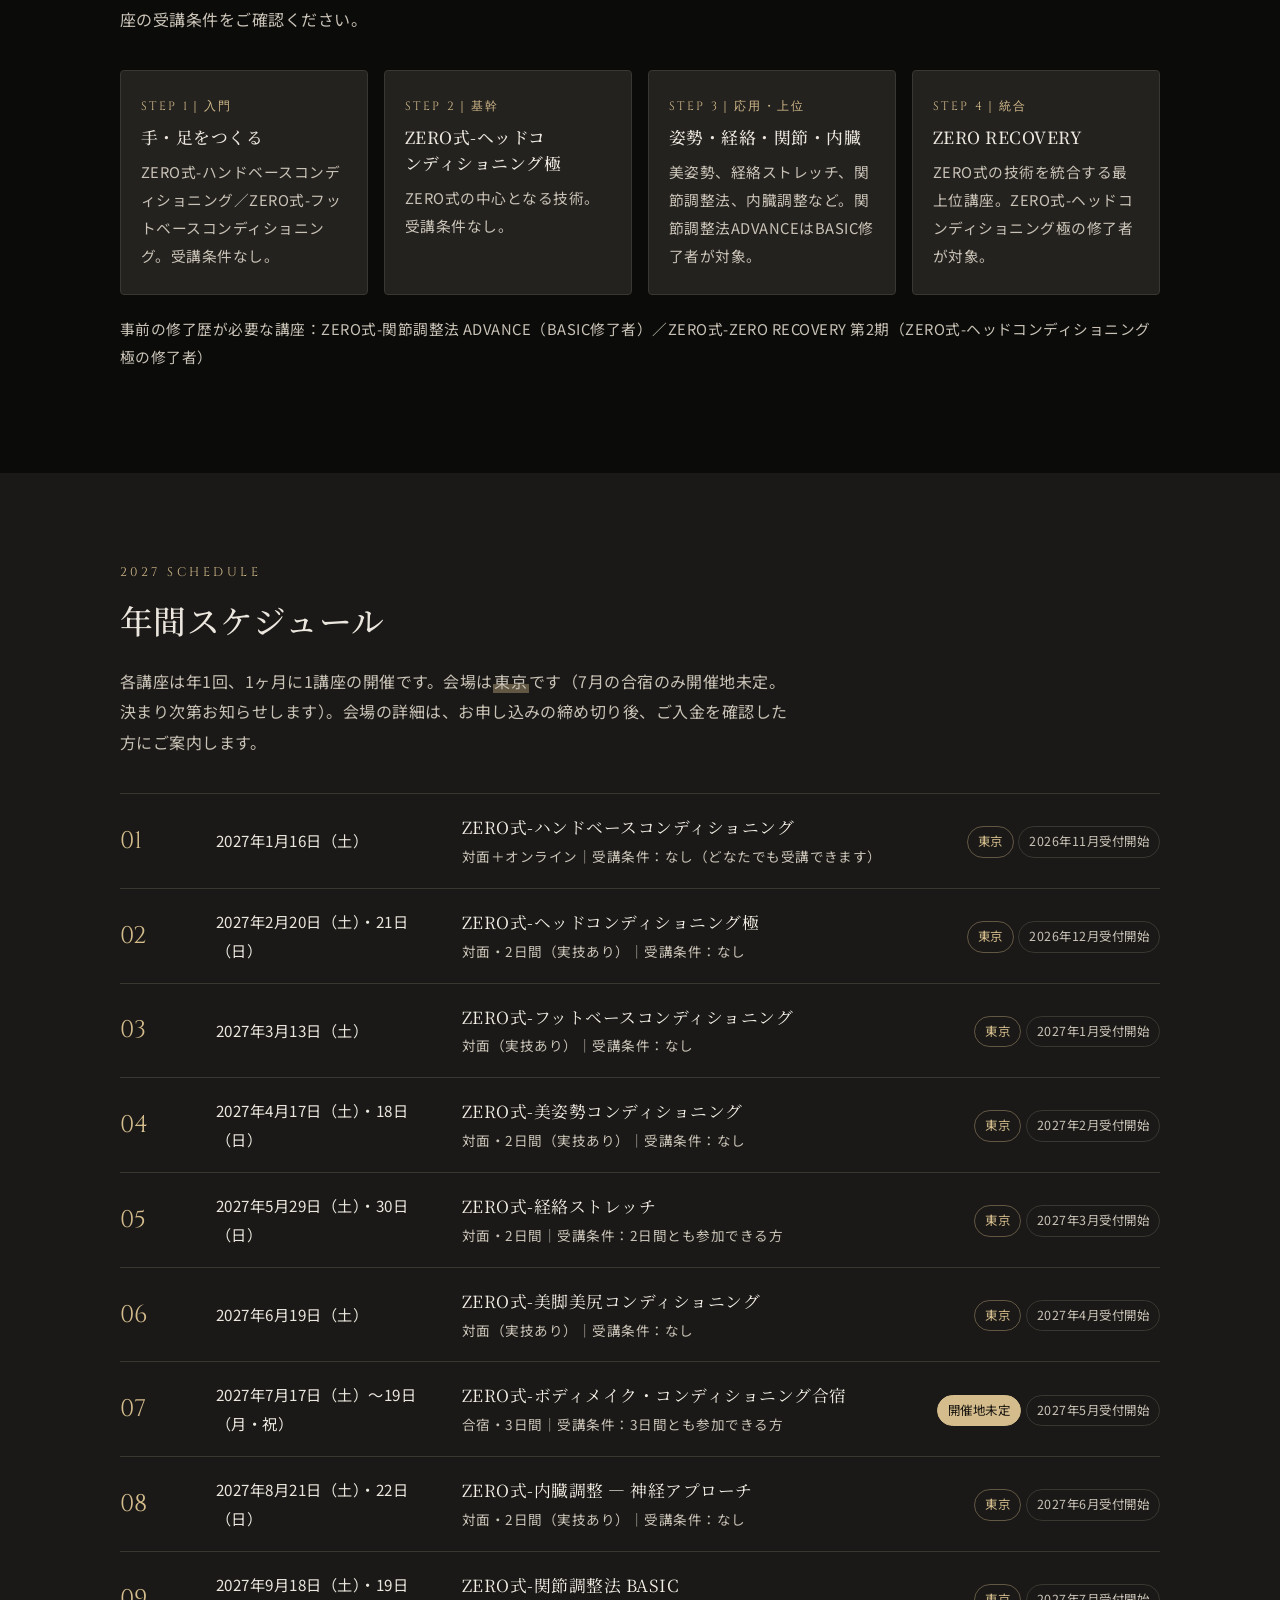
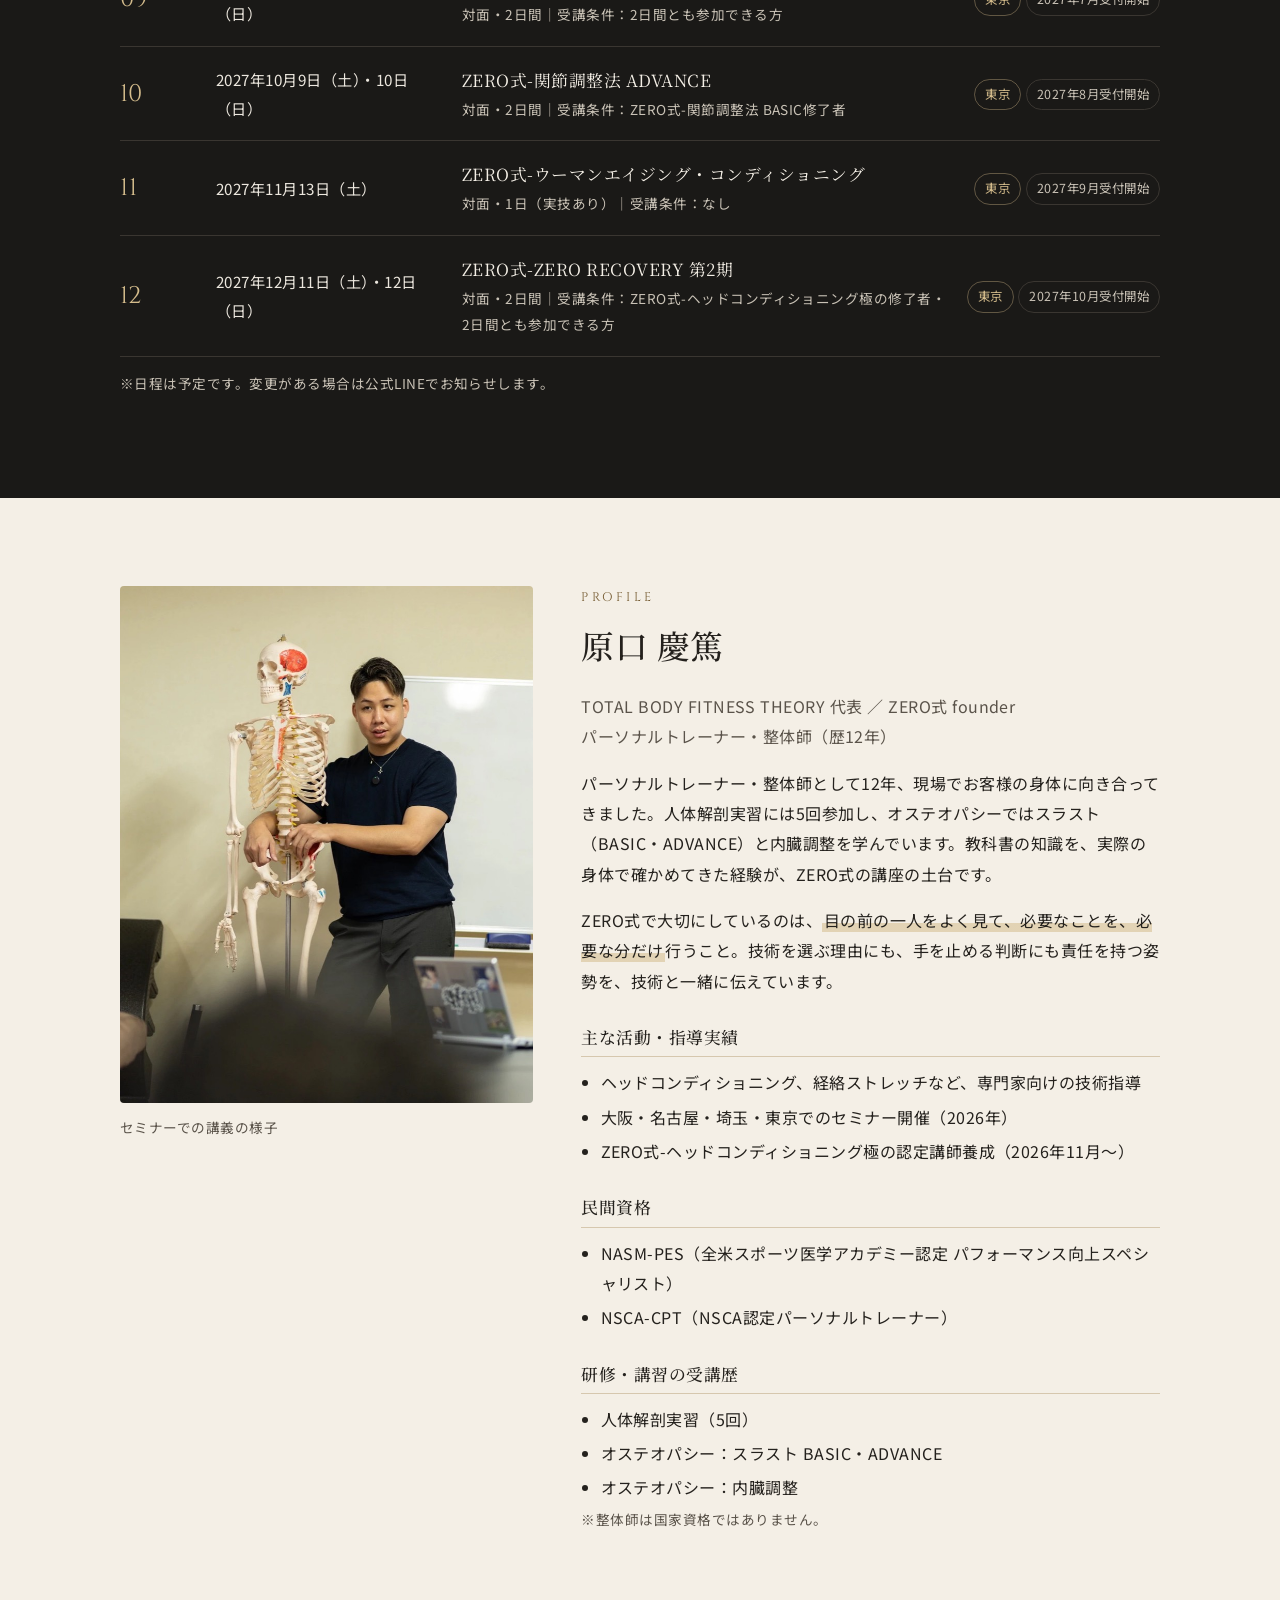
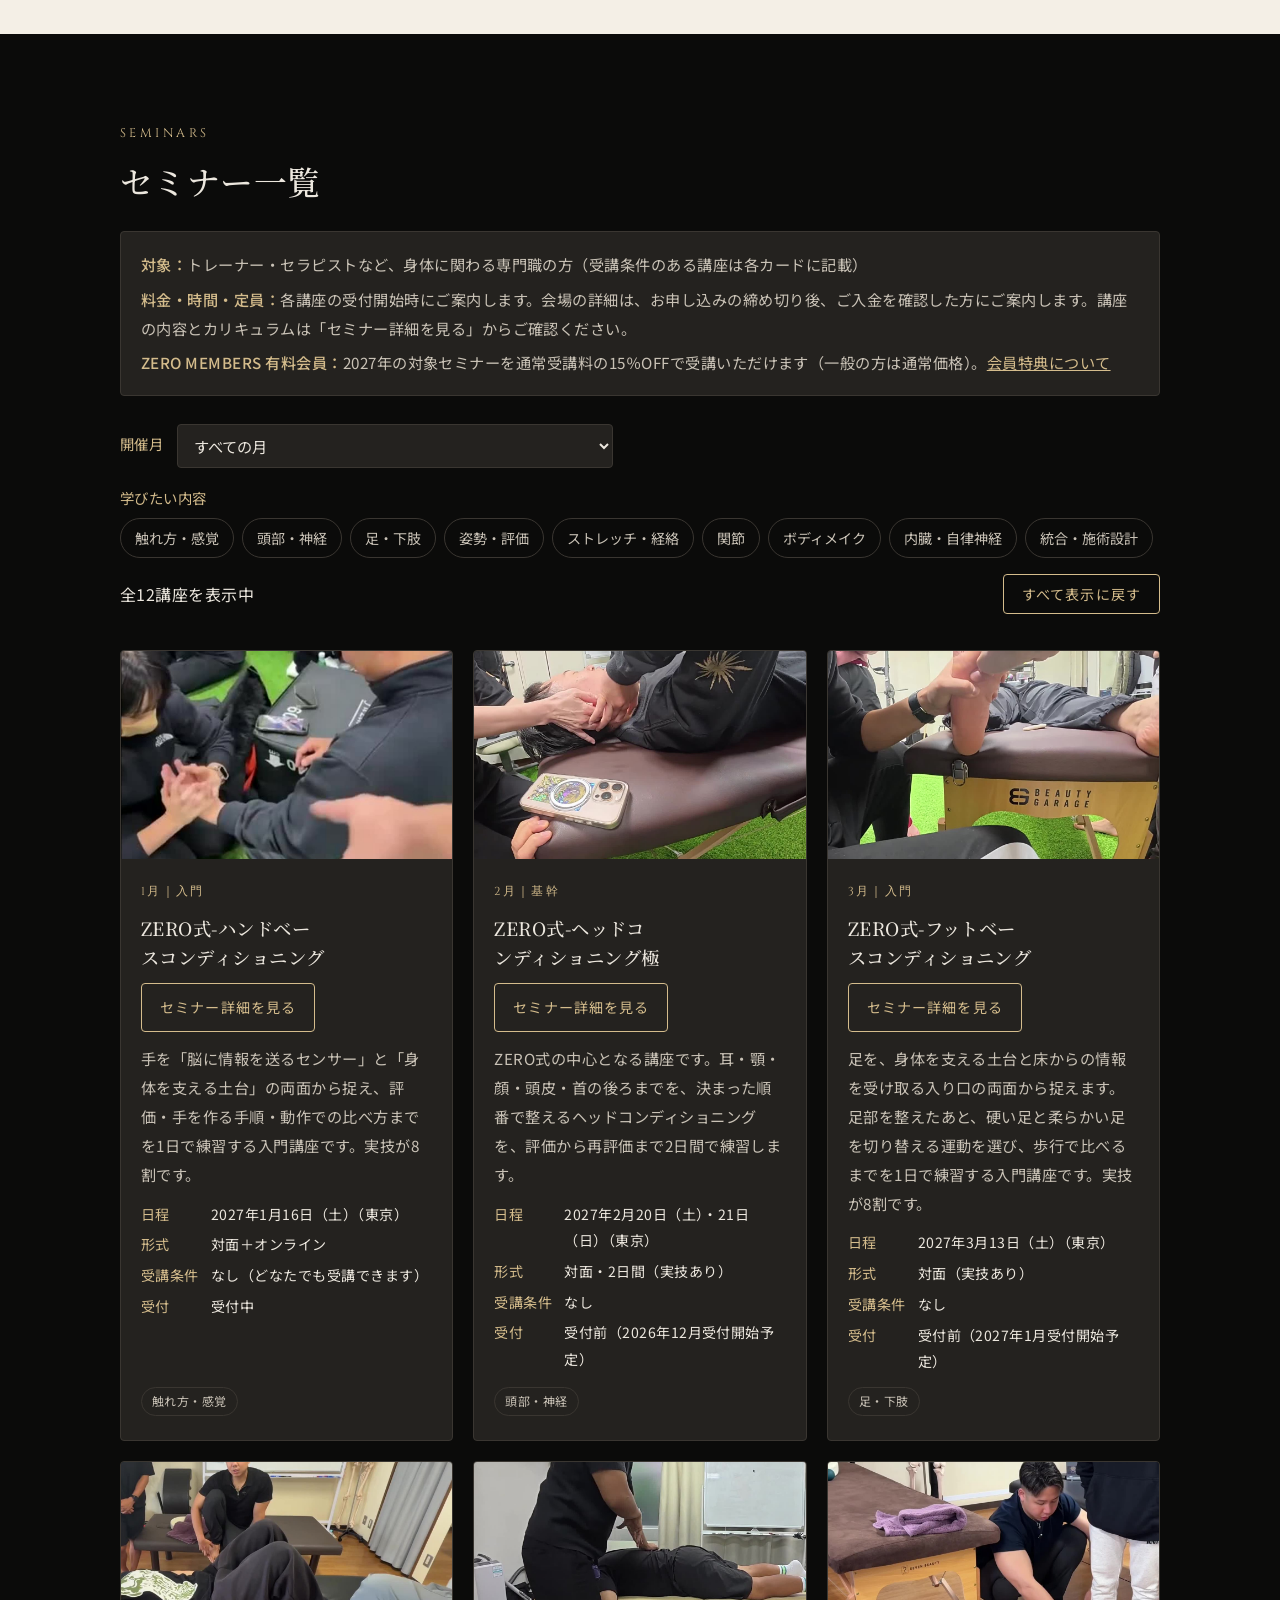
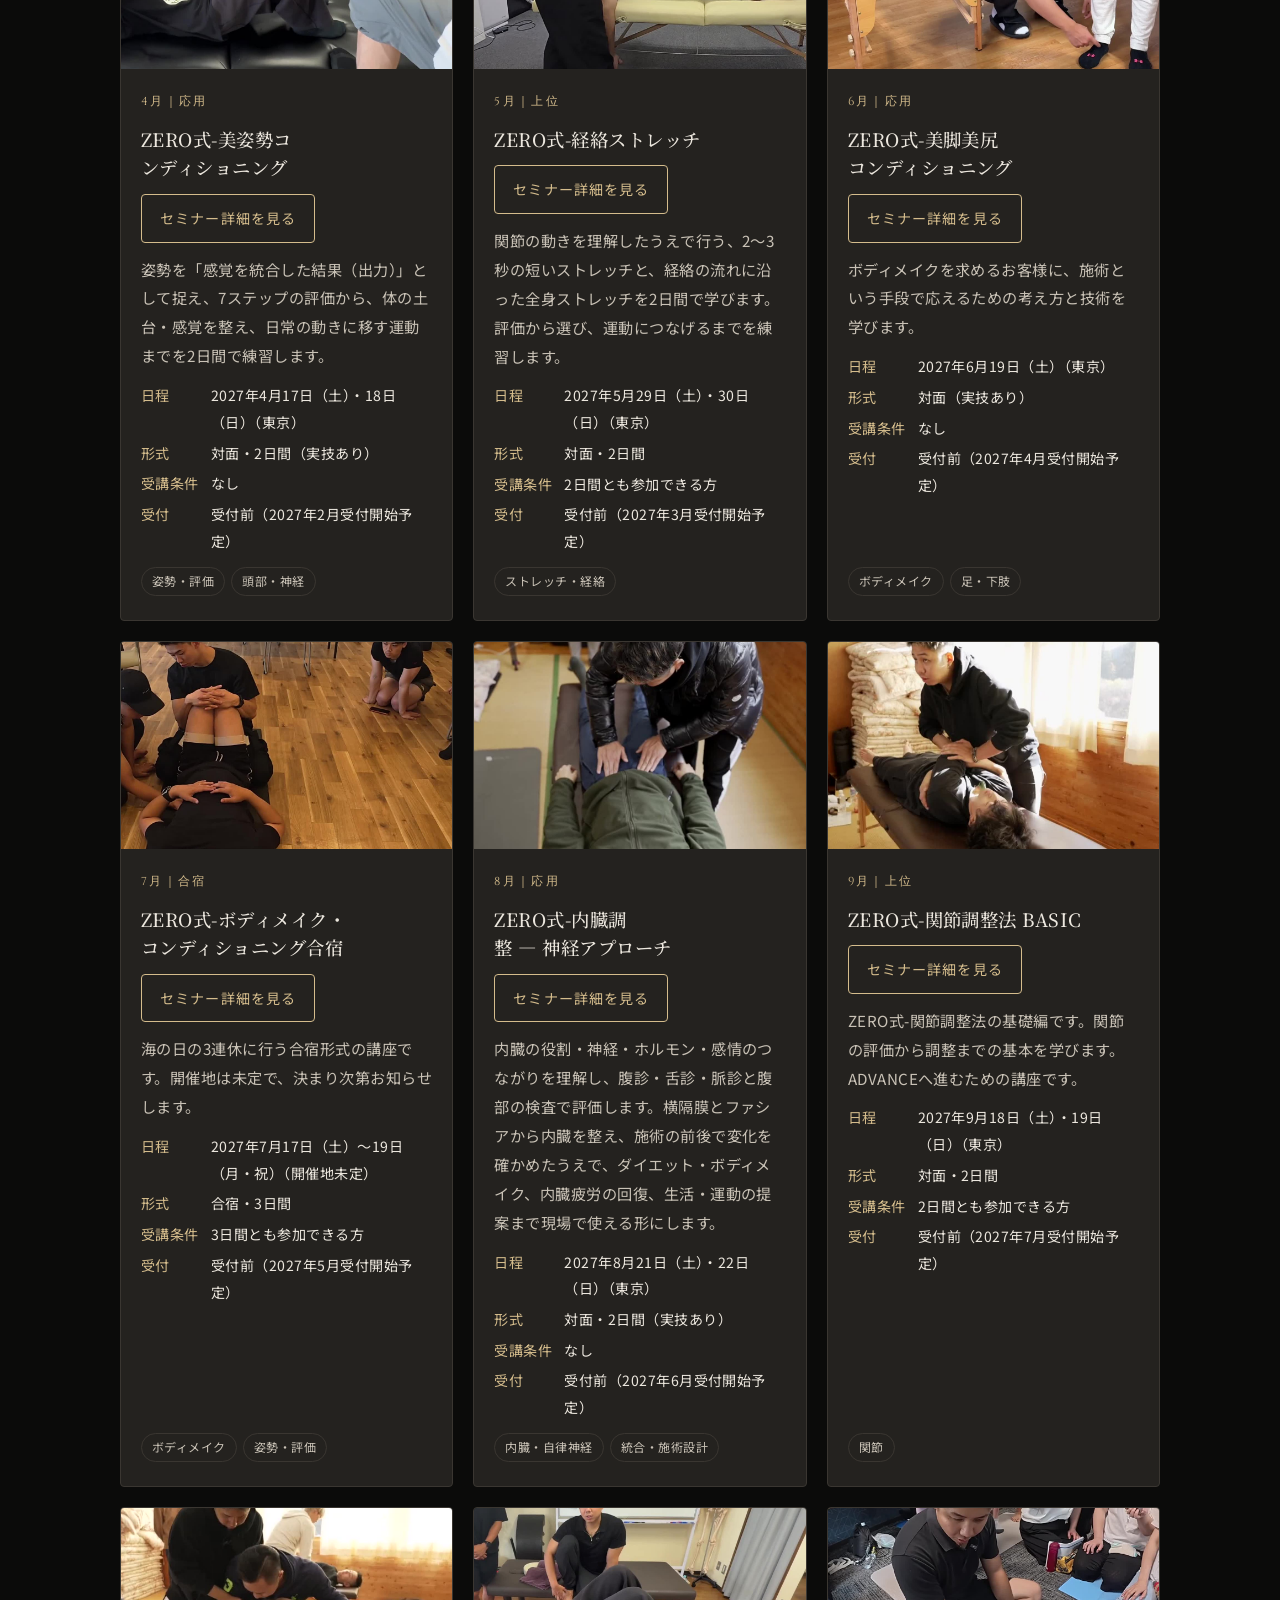
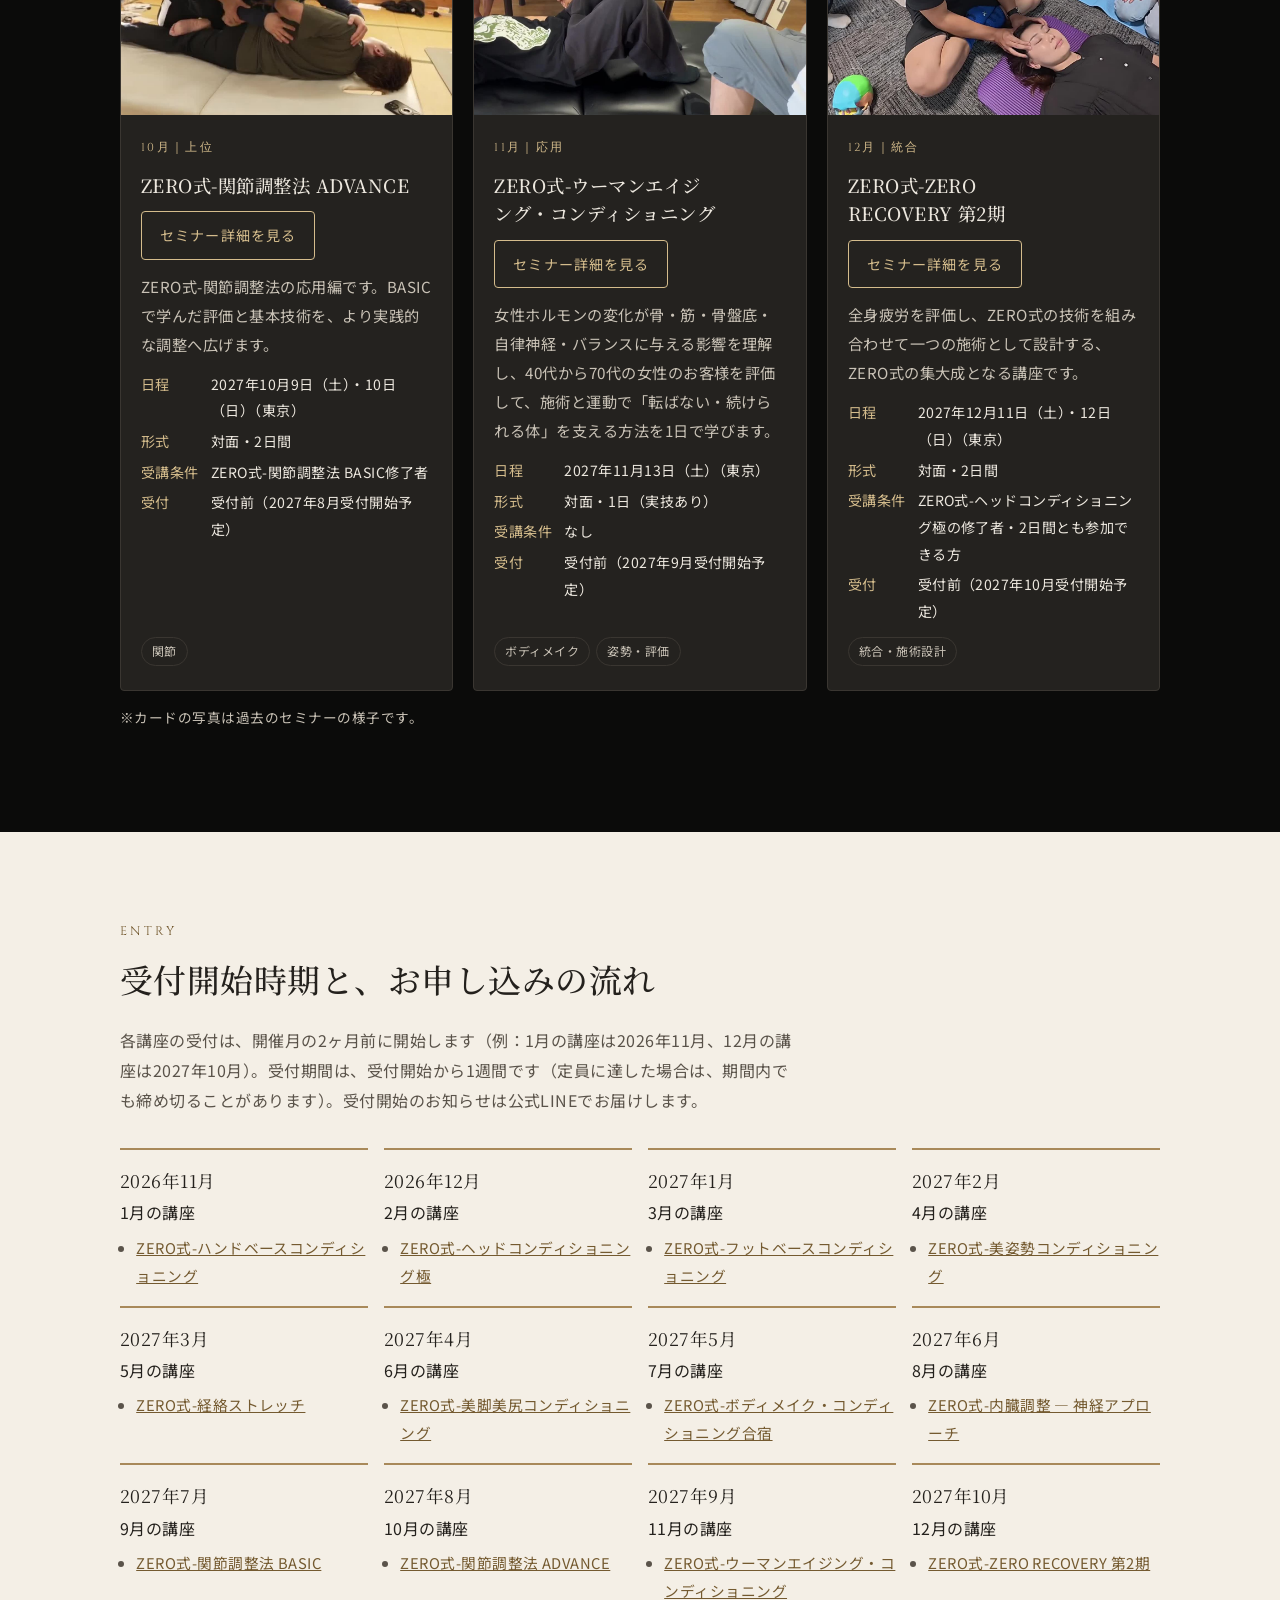
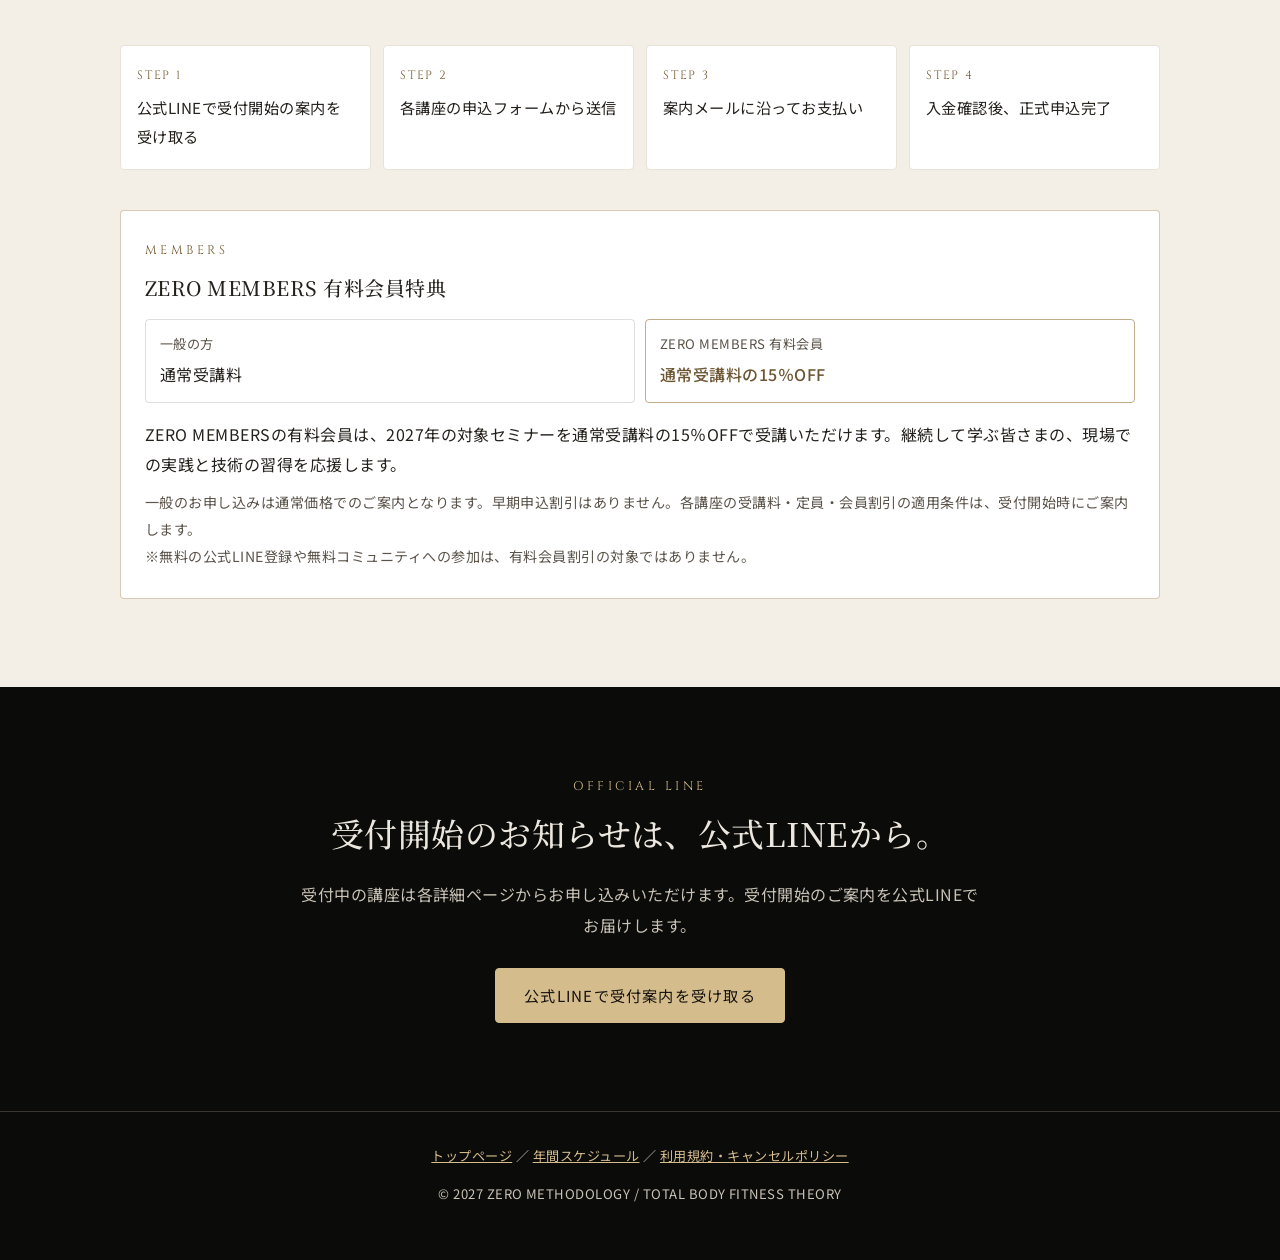
==== commit 2a25b5e0: "7月の合宿の開催地を未定に変更 Co-Authored-By: Claude Opus 5.5 <noreply@anthropic.com>" ====
--- a/index.html
+++ b/index.html
@@ -33,7 +33,7 @@
     <p class="hero-sub">トレーナー・セラピストなど、身体に関わる専門職の方へ。<br>「触れる手」をつくる入門講座から、ZERO式の技術を統合する上位講座まで。2027年は東京を中心に、毎月1講座を開催します。</p>
     <ul class="hero-facts">
       <li>全12講座・各講座は年1回の開催</li>
-      <li>東京開催（7月のみ高知で合宿）</li>
+      <li>東京開催（7月の合宿のみ開催地未定）</li>
       <li>土日中心（7月の合宿は月・祝を含む）</li>
     </ul>
     <div class="btns">
@@ -76,7 +76,7 @@
   <div class="wrap">
     <p class="eyebrow">2027 SCHEDULE</p>
     <h2>年間スケジュール</h2>
-    <p class="lead">各講座は年1回、1ヶ月に1講座の開催です。会場は<span class="mk">東京</span>、7月の合宿のみ高知で開催します。会場の詳細は、お申し込みの締め切り後、ご入金を確認した方にご案内します。</p>
+    <p class="lead">各講座は年1回、1ヶ月に1講座の開催です。会場は<span class="mk">東京</span>です（7月の合宿のみ開催地未定。決まり次第お知らせします）。会場の詳細は、お申し込みの締め切り後、ご入金を確認した方にご案内します。</p>
     <div class="sched">
 <div class="row">
   <div class="m">01</div>
@@ -118,7 +118,7 @@
   <div class="m">07</div>
   <div class="d">2027年7月17日（土）〜19日（月・祝）</div>
   <div class="t"><a href="seminars/gasshuku/" aria-label="ZERO式-ボディメイク・コンディショニング合宿の詳細ページ">ZERO式-ボディメイク・コンディショニング合宿</a><small>合宿・3日間｜受講条件：3日間とも参加できる方</small></div>
-  <div class="s"><span class="chip place-kochi">高知</span> <span class="chip status">2027年5月受付開始</span></div>
+  <div class="s"><span class="chip place-kochi">開催地未定</span> <span class="chip status">2027年5月受付開始</span></div>
 </div>
 <div class="row">
   <div class="m">08</div>
@@ -295,9 +295,9 @@
     <div class="lv">7月｜合宿</div>
     <h3>ZERO式-ボディメイク・コンディショニング合宿</h3>
     <a class="btn" href="seminars/gasshuku/" aria-label="ZERO式-ボディメイク・コンディショニング合宿のセミナー詳細を見る">セミナー詳細を見る</a>
-    <p>2027年で唯一の東京以外での開催です。海の日の3連休に、高知で行う合宿形式の講座です。</p>
-    <dl>
-      <dt>日程</dt><dd>2027年7月17日（土）〜19日（月・祝）（高知）</dd>
+    <p>海の日の3連休に行う合宿形式の講座です。開催地は未定で、決まり次第お知らせします。</p>
+    <dl>
+      <dt>日程</dt><dd>2027年7月17日（土）〜19日（月・祝）（開催地未定）</dd>
       <dt>形式</dt><dd>合宿・3日間</dd>
       <dt>受講条件</dt><dd>3日間とも参加できる方</dd>
       <dt>受付</dt><dd>受付前（2027年5月受付開始予定）</dd>
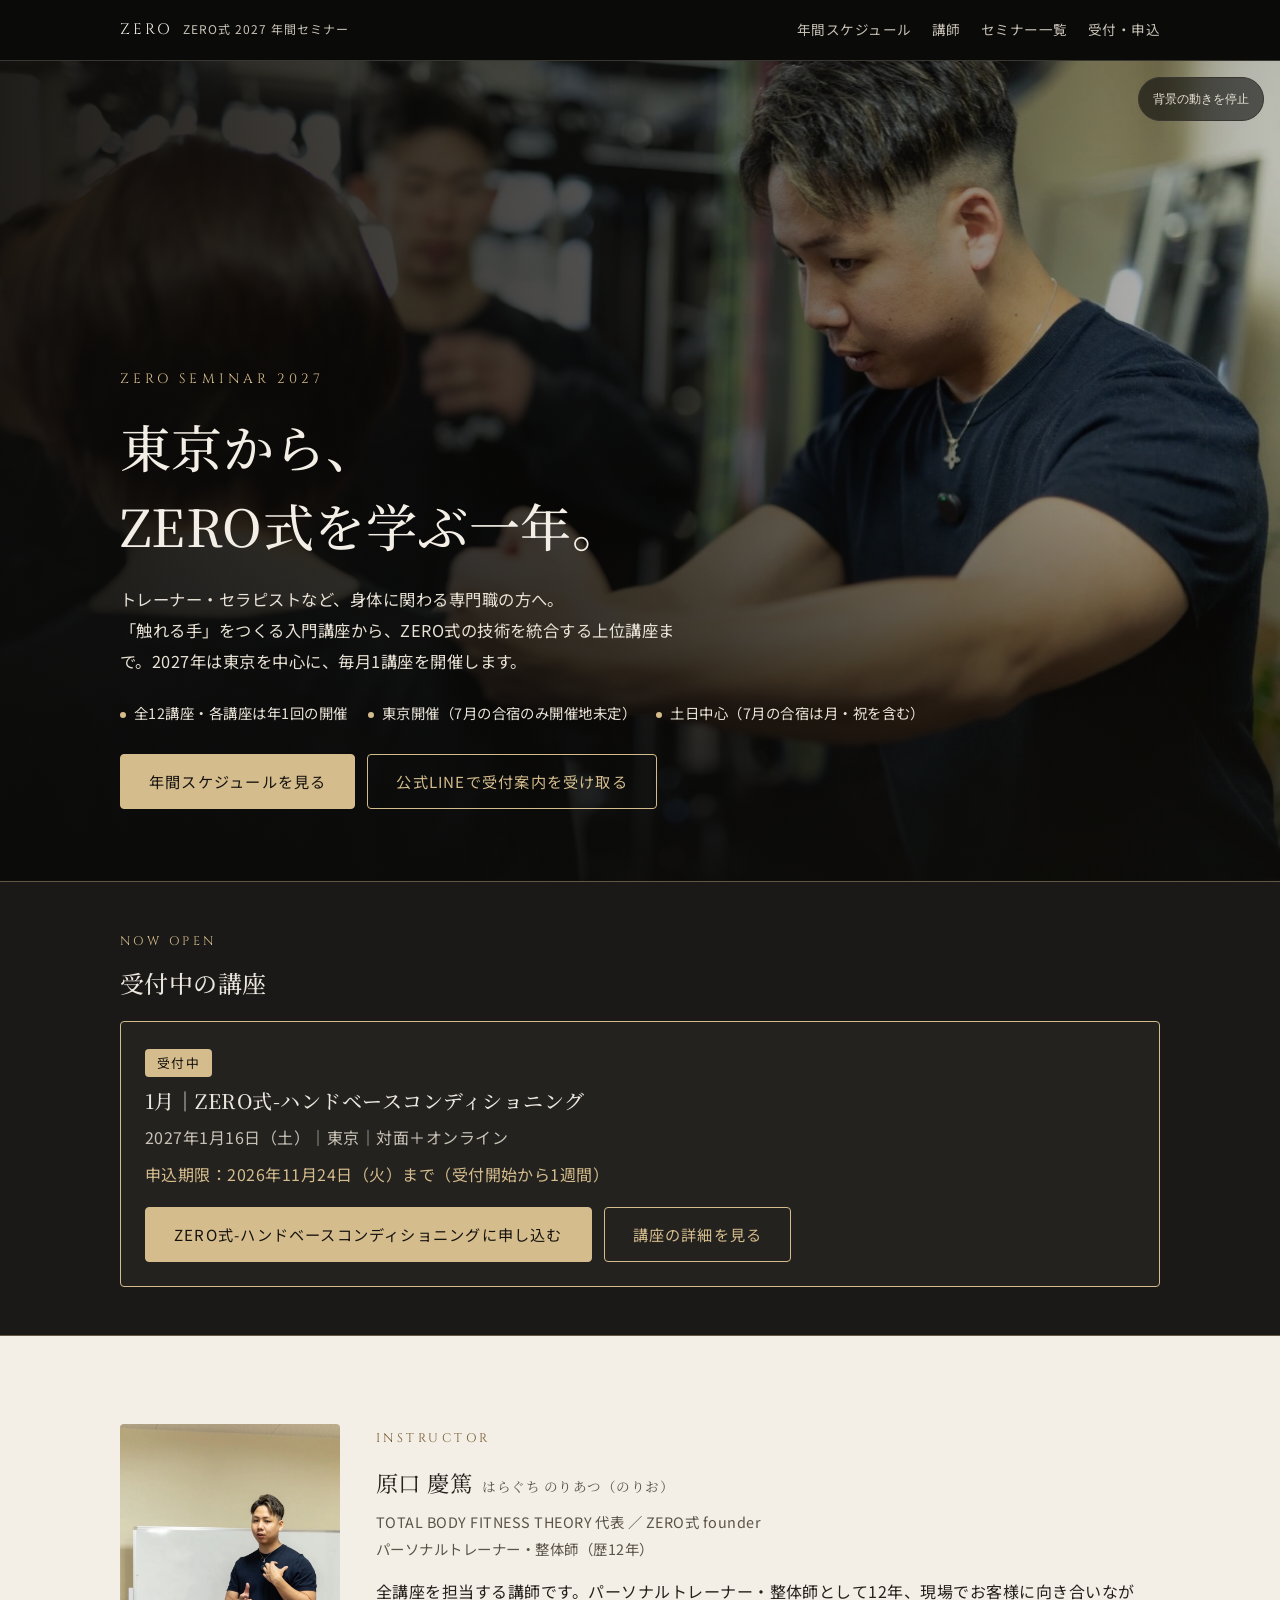
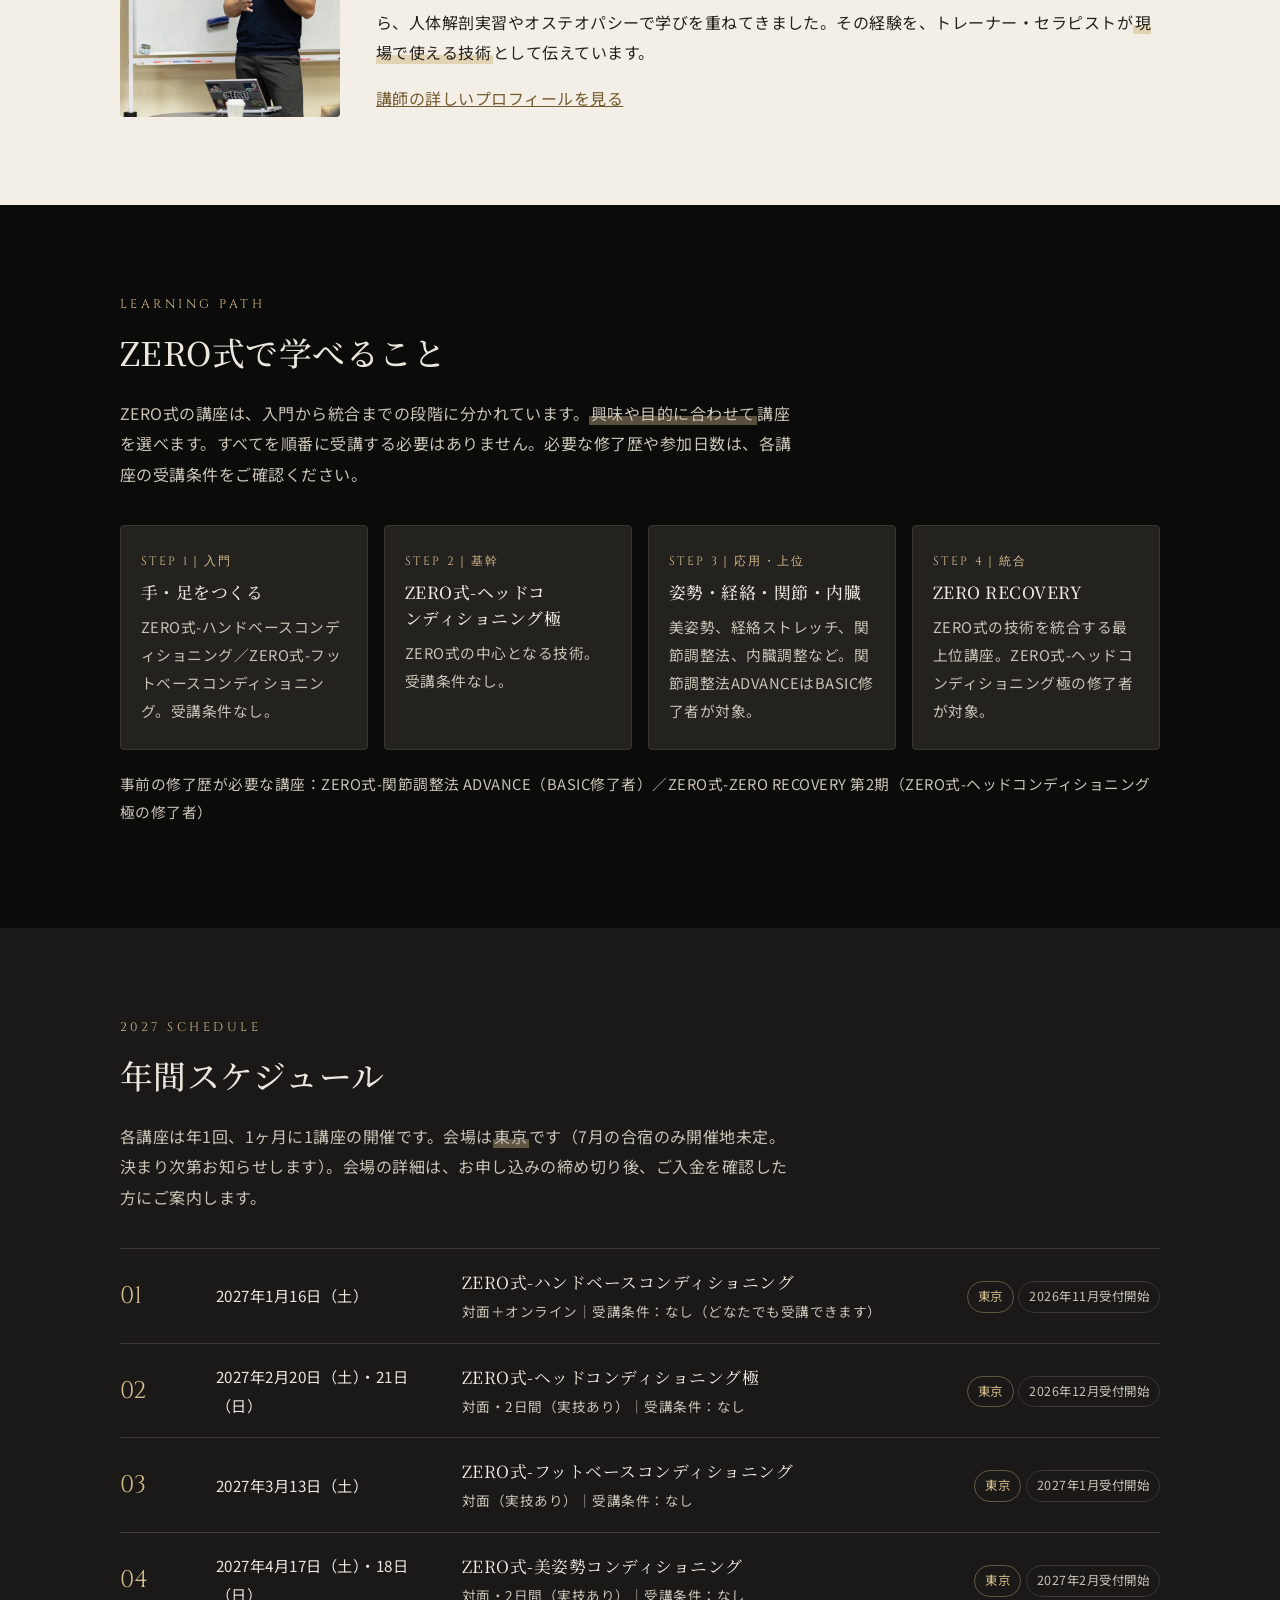
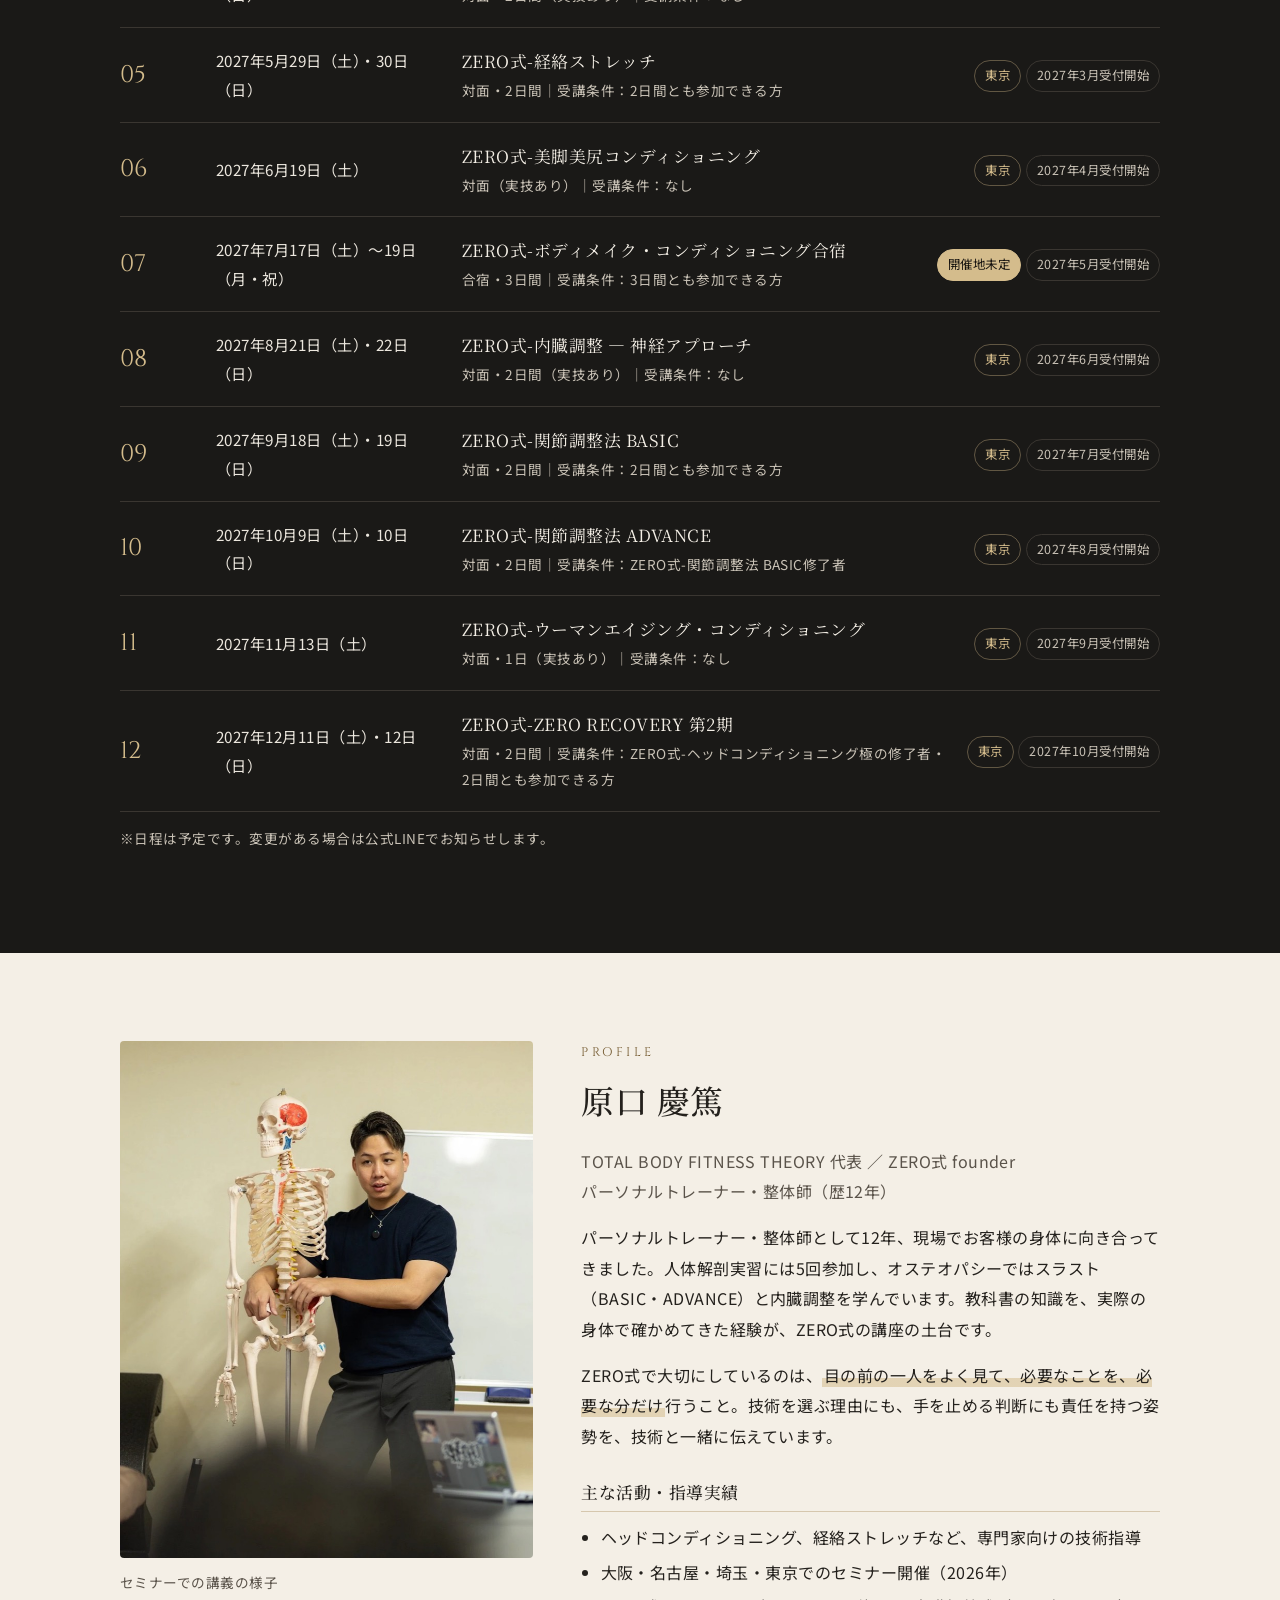
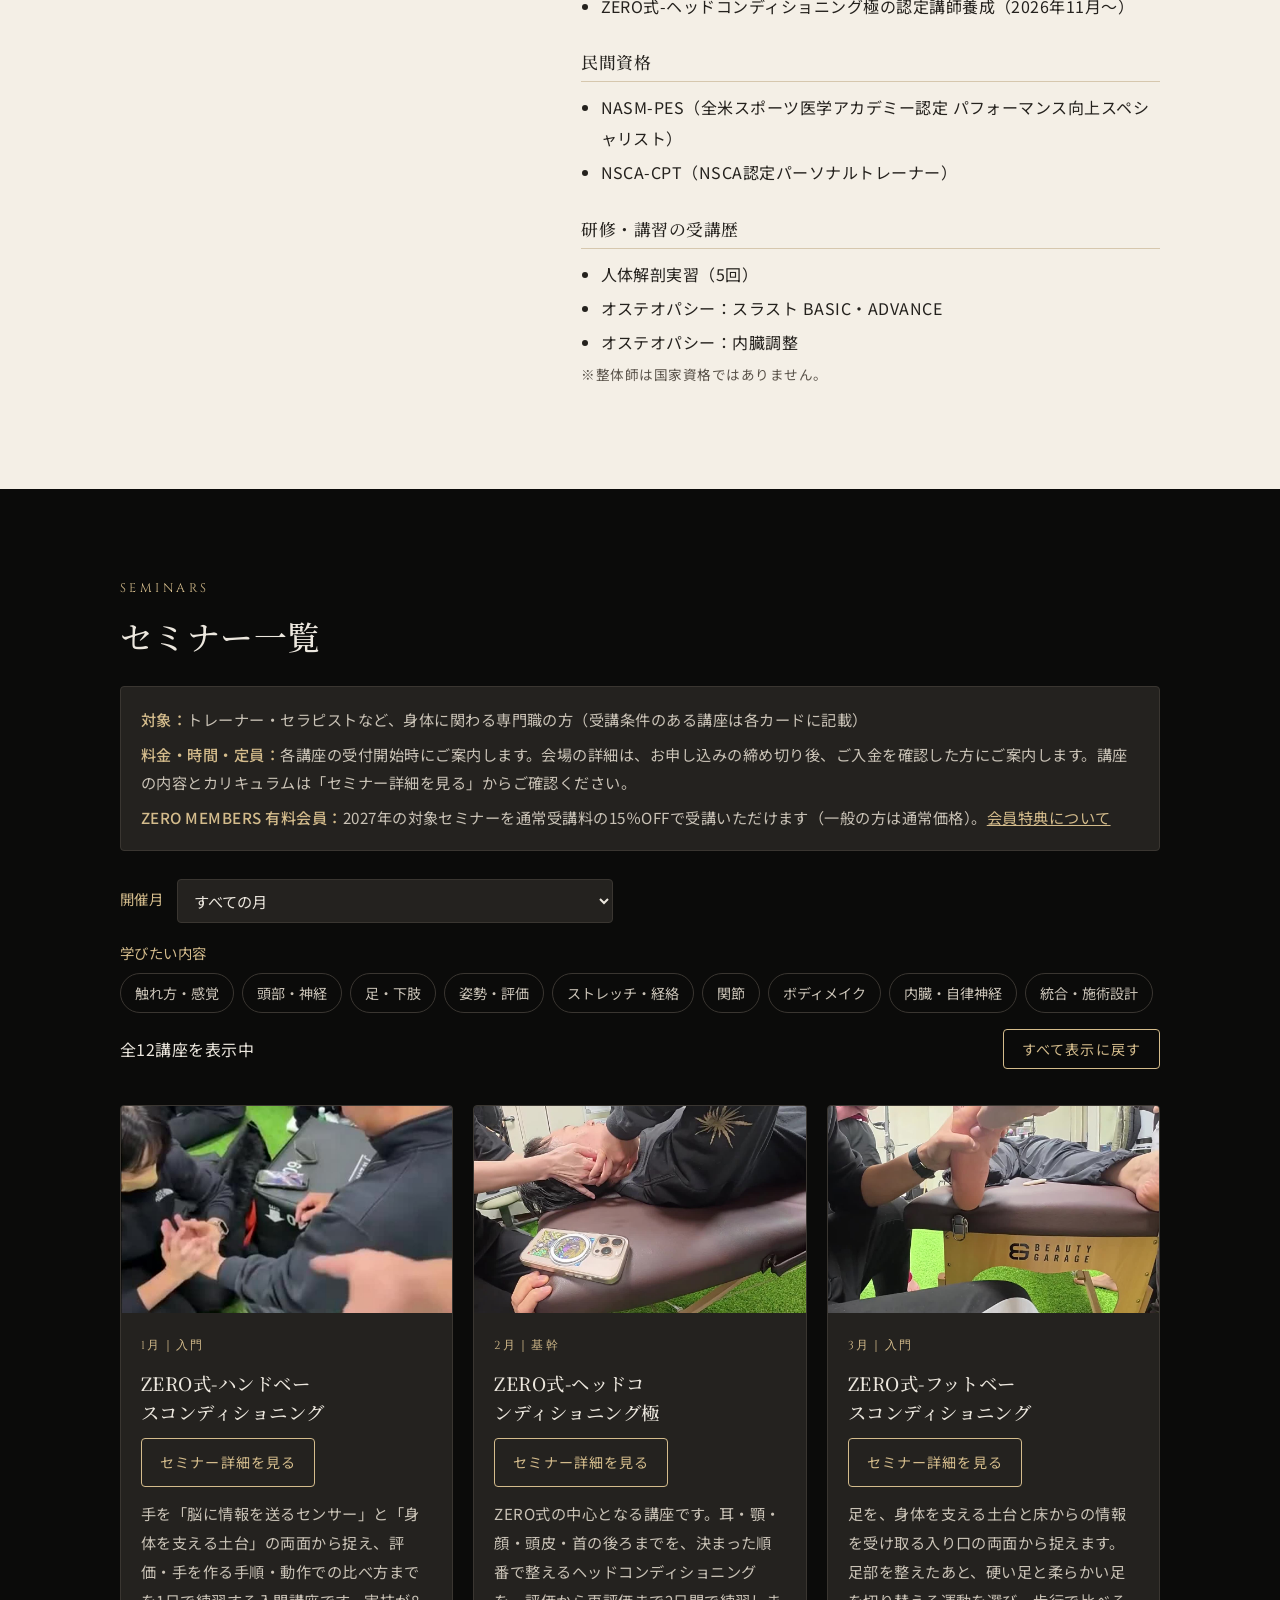
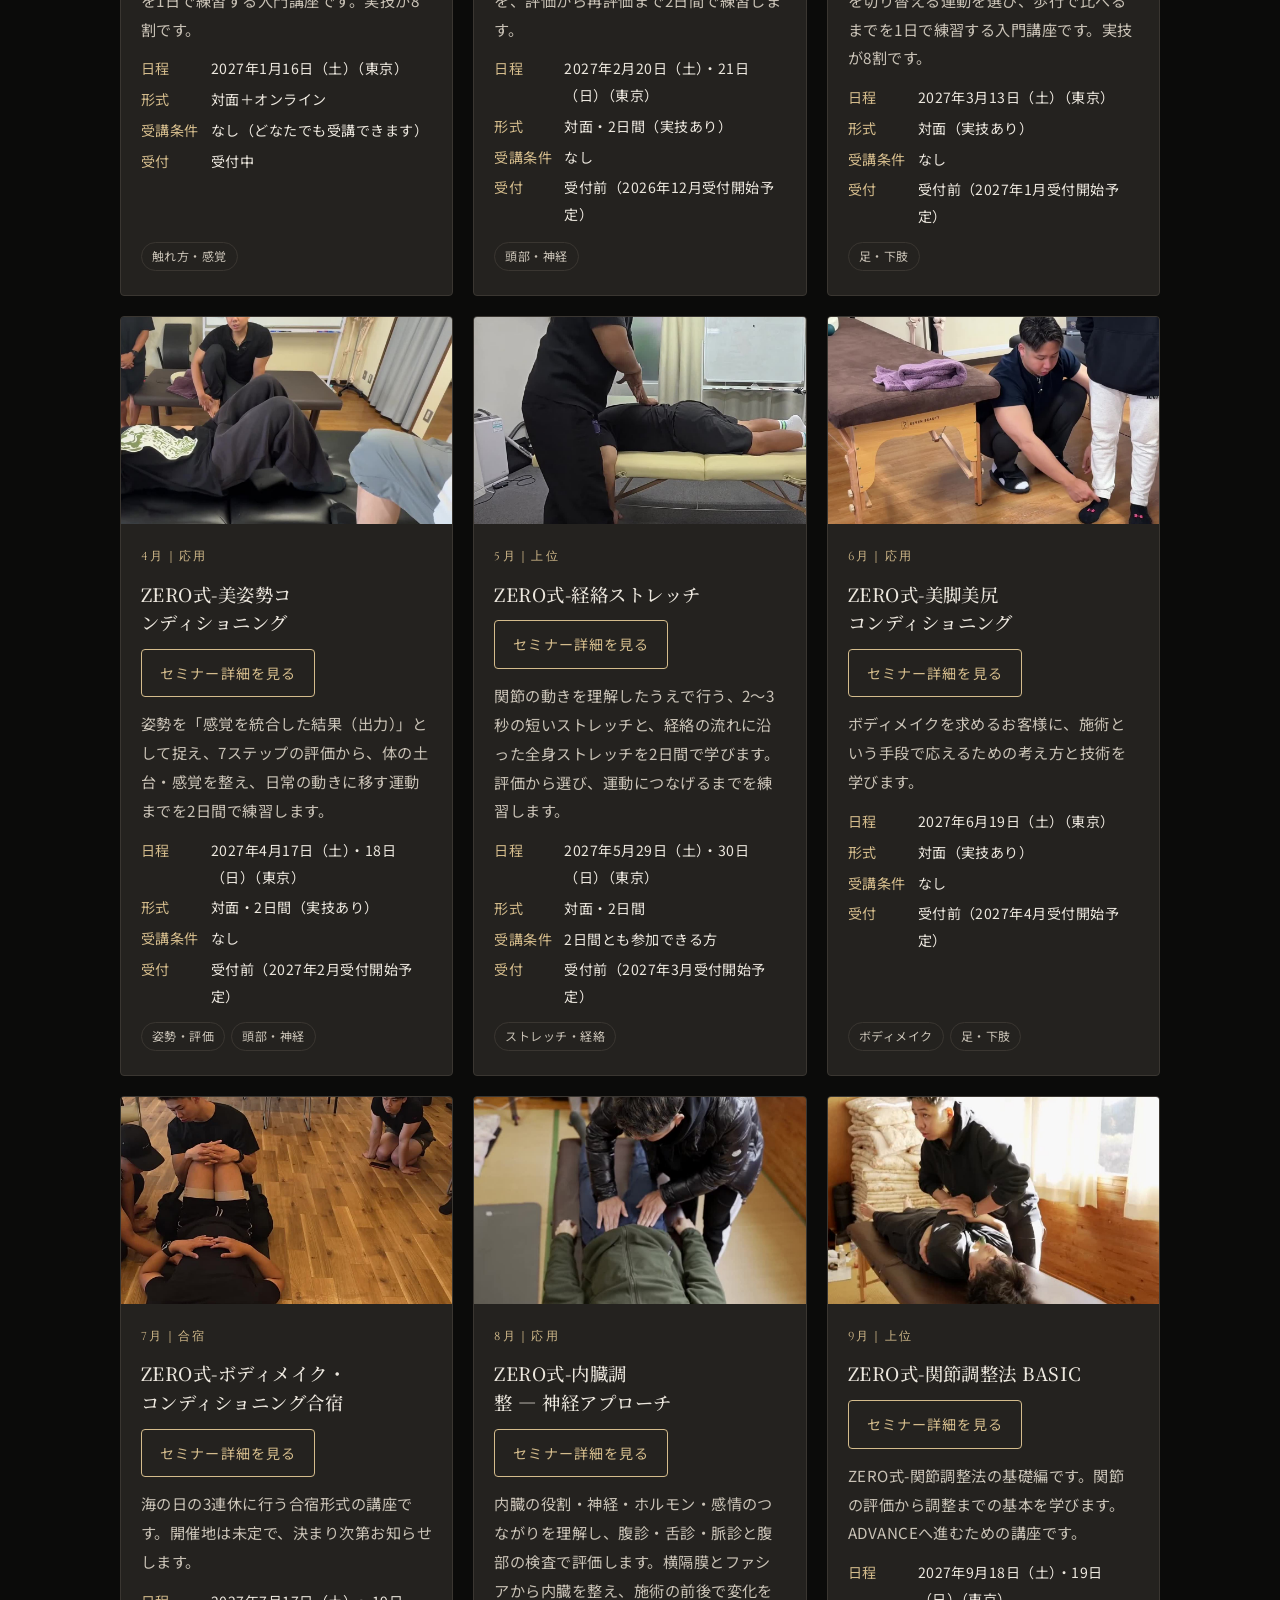
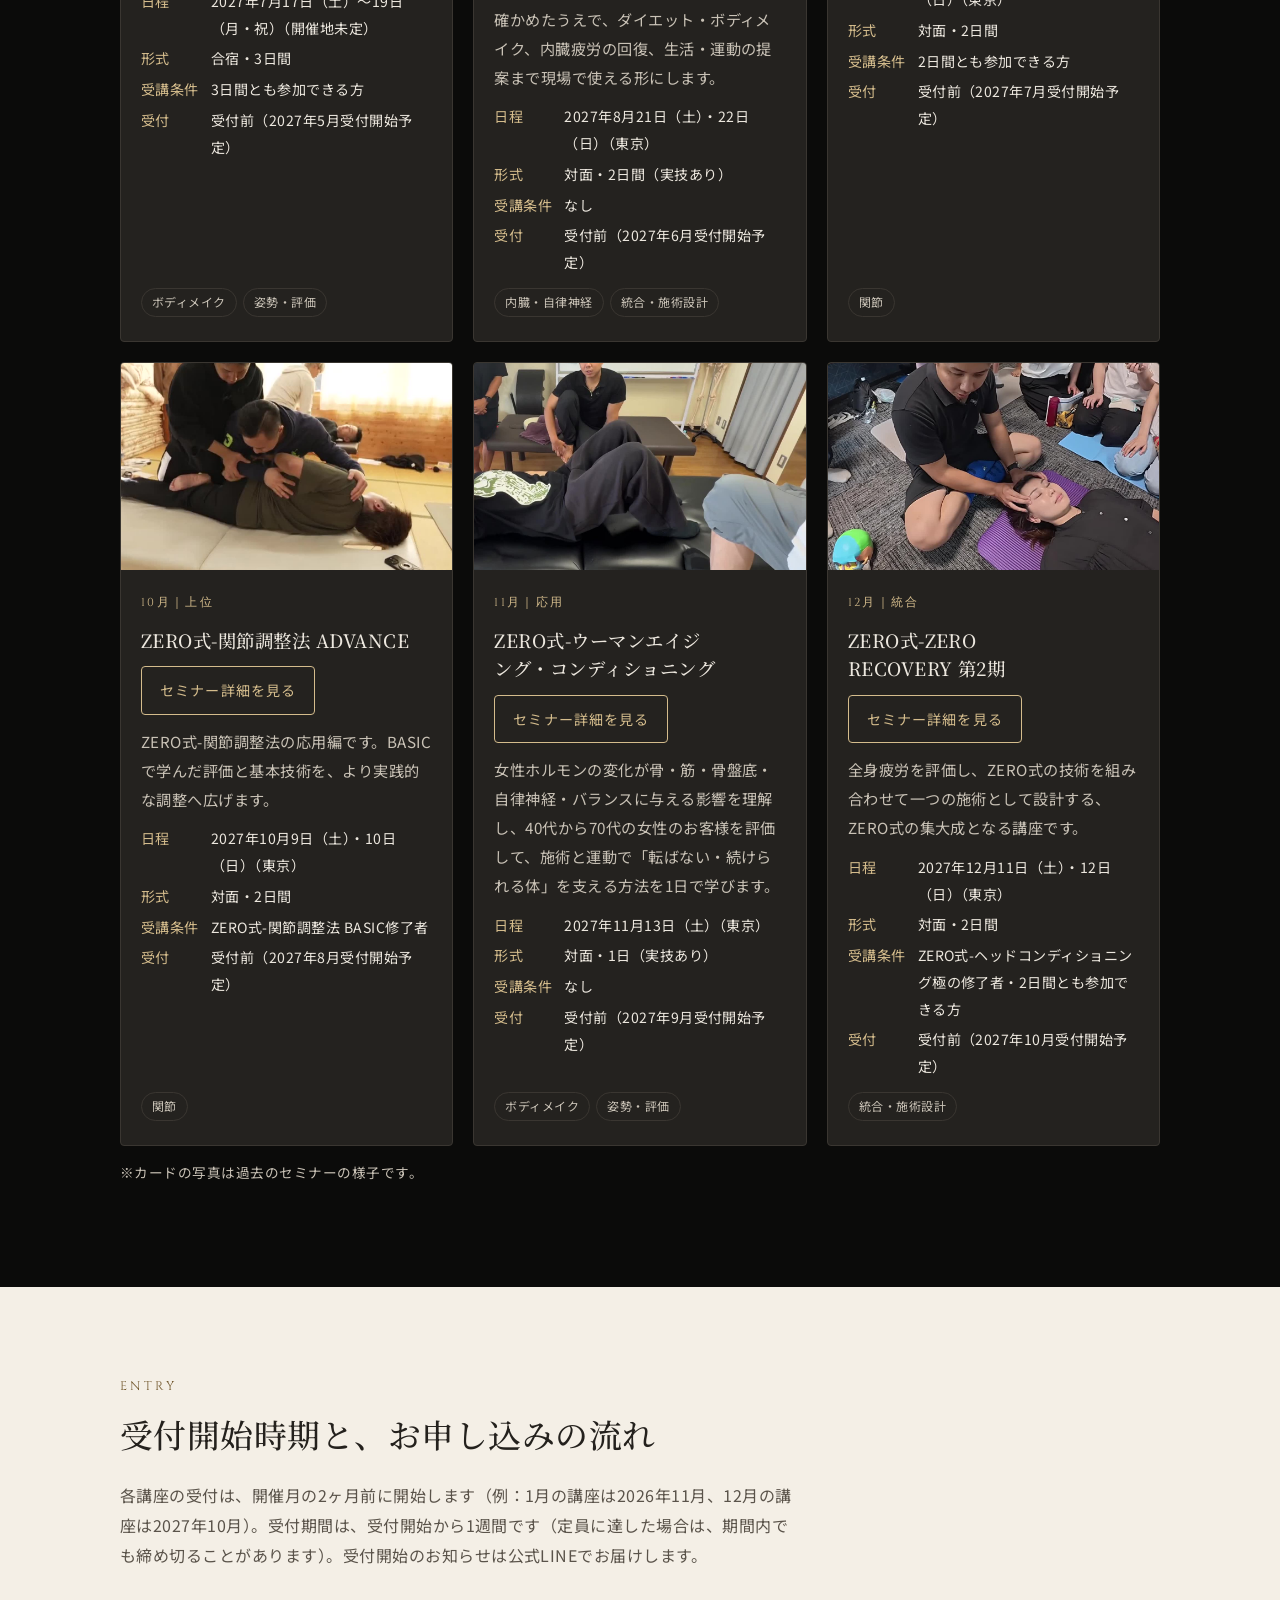
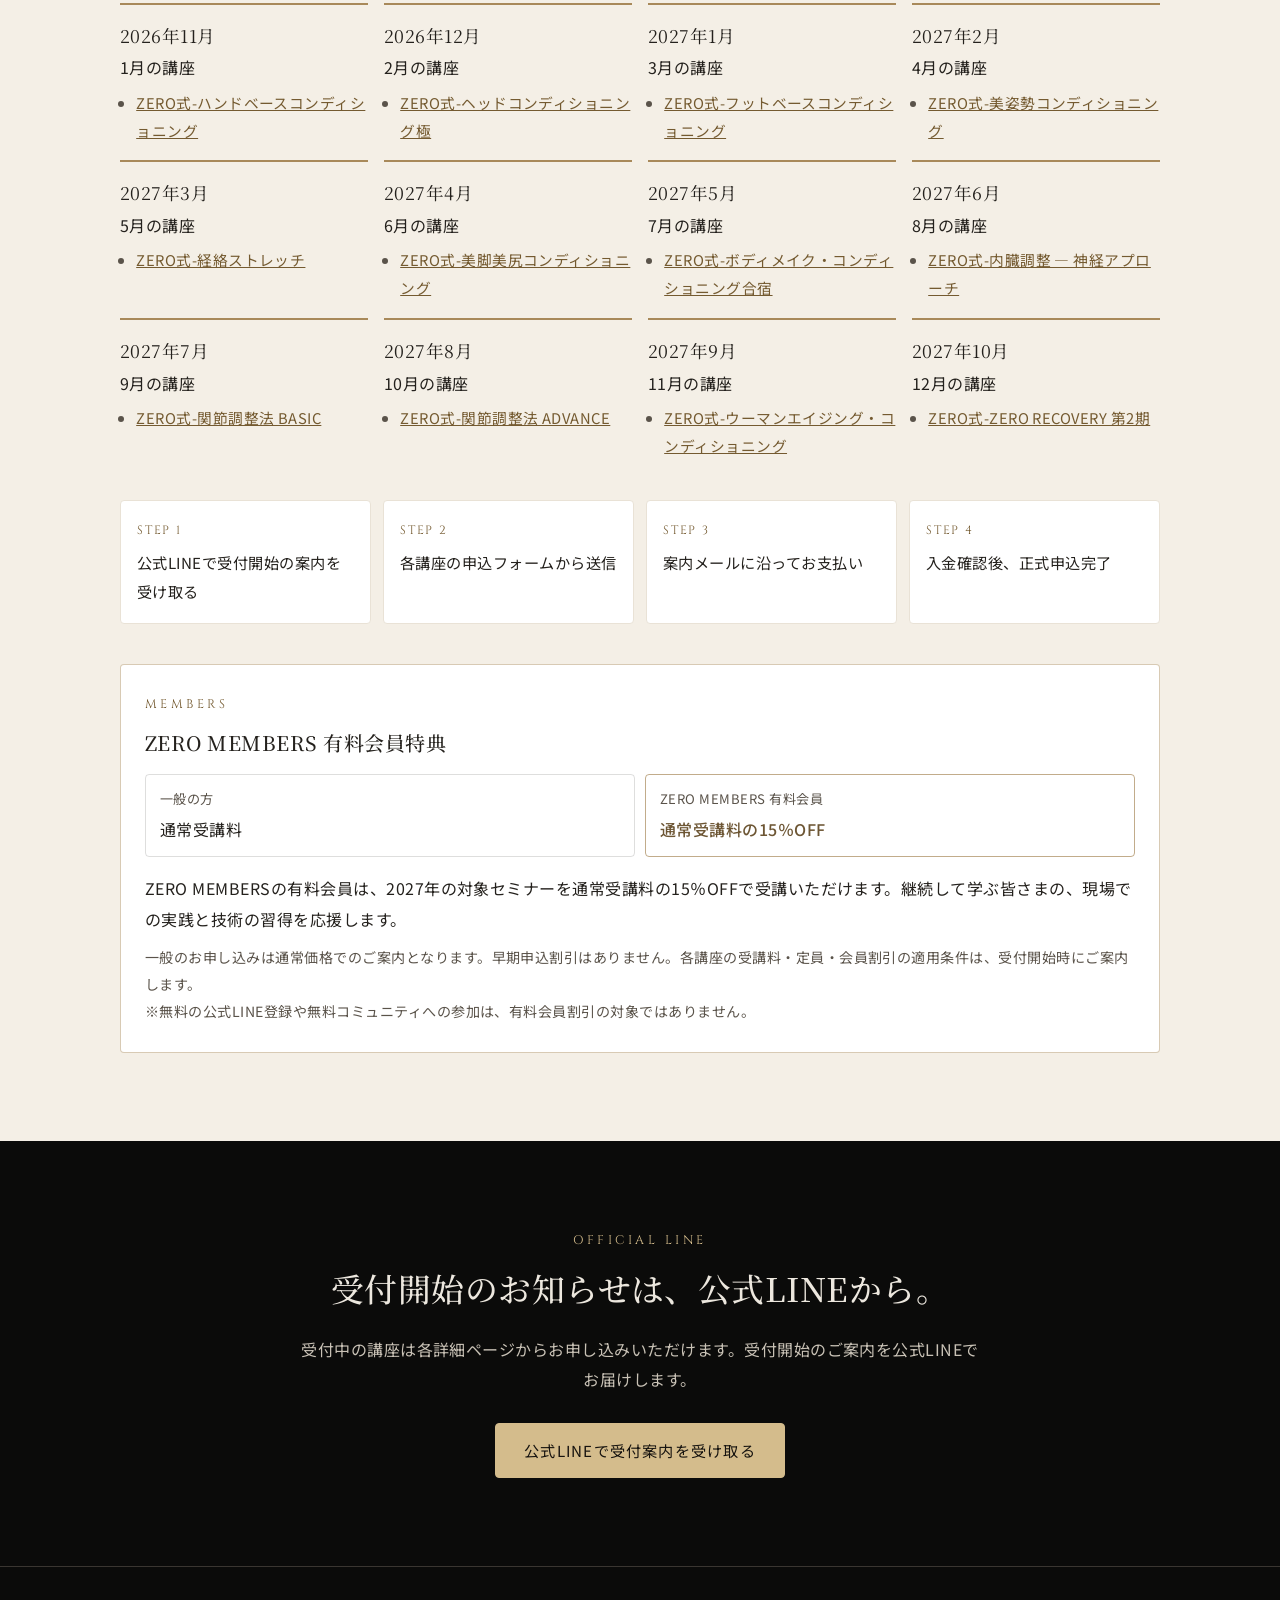
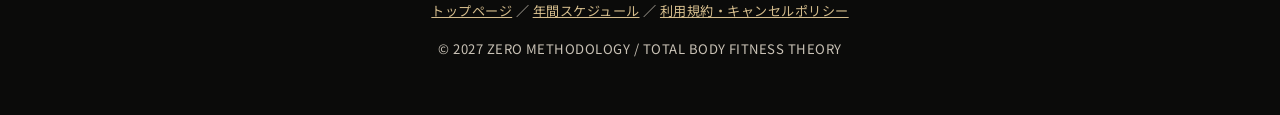
==== commit 8bc08478: "トップに受付中の講座を表示 Co-Authored-By: Claude Opus 5.5 <noreply@anthropic.com>" ====
--- a/index.html
+++ b/index.html
@@ -11,7 +11,7 @@
 <link rel="preconnect" href="https://fonts.googleapis.com">
 <link rel="preconnect" href="https://fonts.gstatic.com" crossorigin>
 <link rel="stylesheet" href="https://fonts.googleapis.com/css2?family=Cinzel:wght@400;500&family=Noto+Sans+JP:wght@400;500&family=Noto+Serif+JP:wght@500&display=swap">
-<link rel="stylesheet" href="assets/style.css?v=35978b9334de">
+<link rel="stylesheet" href="assets/style.css?v=d78a86f78c05">
 <script src="assets/main.js?v=65ad460fbd22" defer></script>
 </head>
 <body class="has-sticky">
@@ -44,6 +44,23 @@
   <button class="motion-toggle" type="button" aria-pressed="false">背景の動きを停止</button>
 </section>
 
+<section class="now-open" id="now-open" aria-labelledby="now-open-h">
+  <div class="wrap">
+    <p class="eyebrow">NOW OPEN</p>
+    <h2 id="now-open-h">受付中の講座</h2>
+    <div class="no-item">
+    <p class="no-badge">受付中</p>
+    <h3>1月｜ZERO式-ハンドベースコンディショニング</h3>
+    <p class="no-date">2027年1月16日（土）｜東京｜対面＋オンライン</p>
+    <p class="no-dl">申込期限：2026年11月24日（火）まで（受付開始から1週間）</p>
+    <div class="btns">
+      <a class="btn solid" href="https://docs.google.com/forms/d/e/1FAIpQLSf6kjyjsDLaYanBHFRyJfcgoMZms5SpXGWCwxUFN2NF4wsHrQ/viewform" rel="noopener">ZERO式-ハンドベースコンディショニングに申し込む</a>
+      <a class="btn" href="seminars/hands/">講座の詳細を見る</a>
+    </div>
+  </div>
+  </div>
+</section>
+
 <section class="sec-ivory">
   <div class="wrap intro fade">
     <img src="images/lecture-talk.jpg" alt="セミナーで受講者に向けて話す原口慶篤" width="440" height="587" loading="lazy">
@@ -141,7 +158,7 @@
 <div class="row">
   <div class="m">11</div>
   <div class="d">2027年11月13日（土）</div>
-  <div class="t"><a href="seminars/new-course/" aria-label="ZERO式-ウーマンエイジング・コンディショニングの詳細ページ">ZERO式-ウーマンエイジング・コンディショニング</a><small>対面・1日（実技あり）｜受講条件：なし</small></div>
+  <div class="t"><a href="seminars/woman-aging/" aria-label="ZERO式-ウーマンエイジング・コンディショニングの詳細ページ">ZERO式-ウーマンエイジング・コンディショニング</a><small>対面・1日（実技あり）｜受講条件：なし</small></div>
   <div class="s"><span class="chip">東京</span> <span class="chip status">2027年9月受付開始</span></div>
 </div>
 <div class="row">
@@ -358,7 +375,7 @@
   <div class="card-body">
     <div class="lv">11月｜応用</div>
     <h3>ZERO式-ウーマンエイジング・コンディショニング</h3>
-    <a class="btn" href="seminars/new-course/" aria-label="ZERO式-ウーマンエイジング・コンディショニングのセミナー詳細を見る">セミナー詳細を見る</a>
+    <a class="btn" href="seminars/woman-aging/" aria-label="ZERO式-ウーマンエイジング・コンディショニングのセミナー詳細を見る">セミナー詳細を見る</a>
     <p>女性ホルモンの変化が骨・筋・骨盤底・自律神経・バランスに与える影響を理解し、40代から70代の女性のお客様を評価して、施術と運動で「転ばない・続けられる体」を支える方法を1日で学びます。</p>
     <dl>
       <dt>日程</dt><dd>2027年11月13日（土）（東京）</dd>
@@ -396,7 +413,7 @@
     <p class="eyebrow">ENTRY</p>
     <h2>受付開始時期と、お申し込みの流れ</h2>
     <p class="lead">各講座の受付は、開催月の2ヶ月前に開始します（例：1月の講座は2026年11月、12月の講座は2027年10月）。受付期間は、受付開始から1週間です（定員に達した場合は、期間内でも締め切ることがあります）。受付開始のお知らせは公式LINEでお届けします。</p>
-    <div class="release"><div class="rel"><div class="when">2026年11月</div><div>1月の講座</div><ul><li><a href="seminars/hands/">ZERO式-ハンドベースコンディショニング</a></li></ul></div><div class="rel"><div class="when">2026年12月</div><div>2月の講座</div><ul><li><a href="seminars/kiwami/">ZERO式-ヘッドコンディショニング極</a></li></ul></div><div class="rel"><div class="when">2027年1月</div><div>3月の講座</div><ul><li><a href="seminars/foot/">ZERO式-フットベースコンディショニング</a></li></ul></div><div class="rel"><div class="when">2027年2月</div><div>4月の講座</div><ul><li><a href="seminars/posture/">ZERO式-美姿勢コンディショニング</a></li></ul></div><div class="rel"><div class="when">2027年3月</div><div>5月の講座</div><ul><li><a href="seminars/keiraku/">ZERO式-経絡ストレッチ</a></li></ul></div><div class="rel"><div class="when">2027年4月</div><div>6月の講座</div><ul><li><a href="seminars/bikyaku/">ZERO式-美脚美尻コンディショニング</a></li></ul></div><div class="rel"><div class="when">2027年5月</div><div>7月の講座</div><ul><li><a href="seminars/gasshuku/">ZERO式-ボディメイク・コンディショニング合宿</a></li></ul></div><div class="rel"><div class="when">2027年6月</div><div>8月の講座</div><ul><li><a href="seminars/naizou/">ZERO式-内臓調整 ― 神経アプローチ</a></li></ul></div><div class="rel"><div class="when">2027年7月</div><div>9月の講座</div><ul><li><a href="seminars/kansetsu-basic/">ZERO式-関節調整法 BASIC</a></li></ul></div><div class="rel"><div class="when">2027年8月</div><div>10月の講座</div><ul><li><a href="seminars/kansetsu-advance/">ZERO式-関節調整法 ADVANCE</a></li></ul></div><div class="rel"><div class="when">2027年9月</div><div>11月の講座</div><ul><li><a href="seminars/new-course/">ZERO式-ウーマンエイジング・コンディショニング</a></li></ul></div><div class="rel"><div class="when">2027年10月</div><div>12月の講座</div><ul><li><a href="seminars/zero-recovery/">ZERO式-ZERO RECOVERY 第2期</a></li></ul></div></div>
+    <div class="release"><div class="rel"><div class="when">2026年11月</div><div>1月の講座</div><ul><li><a href="seminars/hands/">ZERO式-ハンドベースコンディショニング</a></li></ul></div><div class="rel"><div class="when">2026年12月</div><div>2月の講座</div><ul><li><a href="seminars/kiwami/">ZERO式-ヘッドコンディショニング極</a></li></ul></div><div class="rel"><div class="when">2027年1月</div><div>3月の講座</div><ul><li><a href="seminars/foot/">ZERO式-フットベースコンディショニング</a></li></ul></div><div class="rel"><div class="when">2027年2月</div><div>4月の講座</div><ul><li><a href="seminars/posture/">ZERO式-美姿勢コンディショニング</a></li></ul></div><div class="rel"><div class="when">2027年3月</div><div>5月の講座</div><ul><li><a href="seminars/keiraku/">ZERO式-経絡ストレッチ</a></li></ul></div><div class="rel"><div class="when">2027年4月</div><div>6月の講座</div><ul><li><a href="seminars/bikyaku/">ZERO式-美脚美尻コンディショニング</a></li></ul></div><div class="rel"><div class="when">2027年5月</div><div>7月の講座</div><ul><li><a href="seminars/gasshuku/">ZERO式-ボディメイク・コンディショニング合宿</a></li></ul></div><div class="rel"><div class="when">2027年6月</div><div>8月の講座</div><ul><li><a href="seminars/naizou/">ZERO式-内臓調整 ― 神経アプローチ</a></li></ul></div><div class="rel"><div class="when">2027年7月</div><div>9月の講座</div><ul><li><a href="seminars/kansetsu-basic/">ZERO式-関節調整法 BASIC</a></li></ul></div><div class="rel"><div class="when">2027年8月</div><div>10月の講座</div><ul><li><a href="seminars/kansetsu-advance/">ZERO式-関節調整法 ADVANCE</a></li></ul></div><div class="rel"><div class="when">2027年9月</div><div>11月の講座</div><ul><li><a href="seminars/woman-aging/">ZERO式-ウーマンエイジング・コンディショニング</a></li></ul></div><div class="rel"><div class="when">2027年10月</div><div>12月の講座</div><ul><li><a href="seminars/zero-recovery/">ZERO式-ZERO RECOVERY 第2期</a></li></ul></div></div>
     <ol class="flow">
       <li>公式LINEで受付開始の案内を受け取る</li>
       <li>各講座の申込フォームから送信</li>
--- a/assets/style.css
+++ b/assets/style.css
@@ -322,3 +322,14 @@
 .members-note{margin:16px 0 0;font-size:.9rem;color:var(--ink-sub)}
 .members-note strong{color:#6d5634;font-weight:500}
 @media (max-width:560px){.members{padding:22px 16px}.members-compare{grid-template-columns:1fr}}
+
+.now-open{background:var(--charcoal);border-top:1px solid var(--gold-soft);border-bottom:1px solid var(--gold-soft);padding:48px 0}
+.now-open h2{font-size:1.5rem;margin-bottom:20px}
+.no-item{border:1px solid var(--gold);border-radius:var(--radius);padding:24px;background:var(--charcoal-2)}
+.no-item+.no-item{margin-top:16px}
+.no-badge{display:inline-block;margin:0 0 8px;padding:2px 12px;background:var(--gold);color:#16130f;font-size:.8rem;letter-spacing:.1em;border-radius:var(--radius)}
+.no-item h3{font-size:1.25rem}
+.no-date,.no-dl{margin:6px 0 0;color:var(--text-sub)}
+.no-dl{color:var(--gold)}
+.no-item .btns{margin-top:18px;display:flex;flex-wrap:wrap;gap:12px}
+@media (max-width:560px){.no-item .btns .btn{width:100%}}
